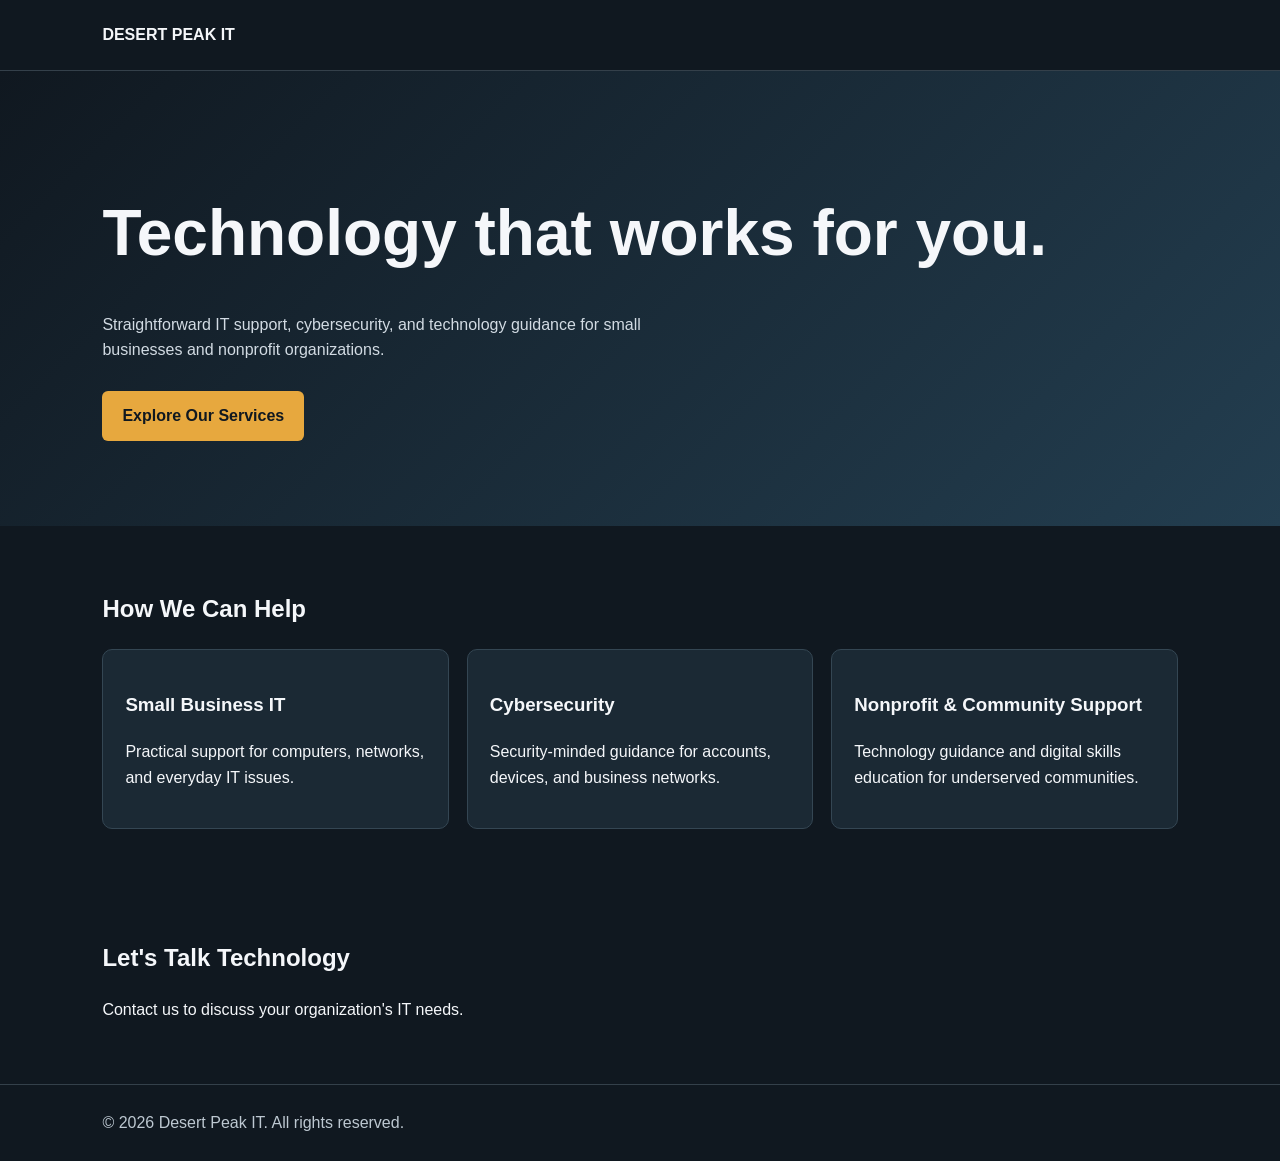
==== index.html @ 36201f3e "Add initial HTML structure for Desert Peak IT website This HTML file provides the structure and styl" ====
<!DOCTYPE html>
<html lang="en">
<head>
  <meta charset="UTF-8">
  <meta name="viewport" content="width=device-width, initial-scale=1">
  <title>Desert Peak IT | Small Business IT Support</title>
  <meta name="description" content="Practical IT support, cybersecurity, and technology assistance for small businesses and nonprofits.">
  <style>
    * { box-sizing: border-box; }
    body {
      margin: 0;
      font-family: Arial, sans-serif;
      background: #101820;
      color: #f5f7fa;
      line-height: 1.6;
    }
    header {
      padding: 22px 8%;
      border-bottom: 1px solid #34404a;
    }
    header a { color: #f5f7fa; text-decoration: none; }
    .hero {
      padding: 85px 8%;
      background: linear-gradient(135deg, #101820, #233e50);
    }
    .hero h1 { font-size: clamp(2.3rem, 6vw, 4rem); line-height: 1.1; }
    .hero p { max-width: 620px; color: #d2dbe3; }
    .button {
      display: inline-block;
      padding: 12px 20px;
      background: #e7a83e;
      color: #101820;
      text-decoration: none;
      border-radius: 6px;
      font-weight: bold;
      margin-top: 12px;
    }
    section { padding: 45px 8%; }
    .services {
      display: grid;
      grid-template-columns: repeat(auto-fit, minmax(220px, 1fr));
      gap: 18px;
    }
    .service {
      background: #1b2934;
      border: 1px solid #344653;
      border-radius: 10px;
      padding: 22px;
    }
    footer {
      padding: 25px 8%;
      color: #bdc8d1;
      border-top: 1px solid #34404a;
    }
  </style>
</head>
<body>
  <header>
    <a href="#"><strong>DESERT PEAK IT</strong></a>
  </header>

  <main>
    <div class="hero">
      <h1>Technology that works for you.</h1>
      <p>
        Straightforward IT support, cybersecurity, and technology
        guidance for small businesses and nonprofit organizations.
      </p>
      <a class="button" href="#services">Explore Our Services</a>
    </div>

    <section id="services">
      <h2>How We Can Help</h2>
      <div class="services">
        <div class="service">
          <h3>Small Business IT</h3>
          <p>Practical support for computers, networks, and everyday IT issues.</p>
        </div>
        <div class="service">
          <h3>Cybersecurity</h3>
          <p>Security-minded guidance for accounts, devices, and business networks.</p>
        </div>
        <div class="service">
          <h3>Nonprofit & Community Support</h3>
          <p>Technology guidance and digital skills education for underserved communities.</p>
        </div>
      </div>
    </section>

    <section>
      <h2>Let's Talk Technology</h2>
      <p>Contact us to discuss your organization's IT needs.</p>
      <!-- Add your business email or contact form here. -->
    </section>
  </main>

  <footer>
    &copy; 2026 Desert Peak IT. All rights reserved.
  </footer>
</body>
</html>
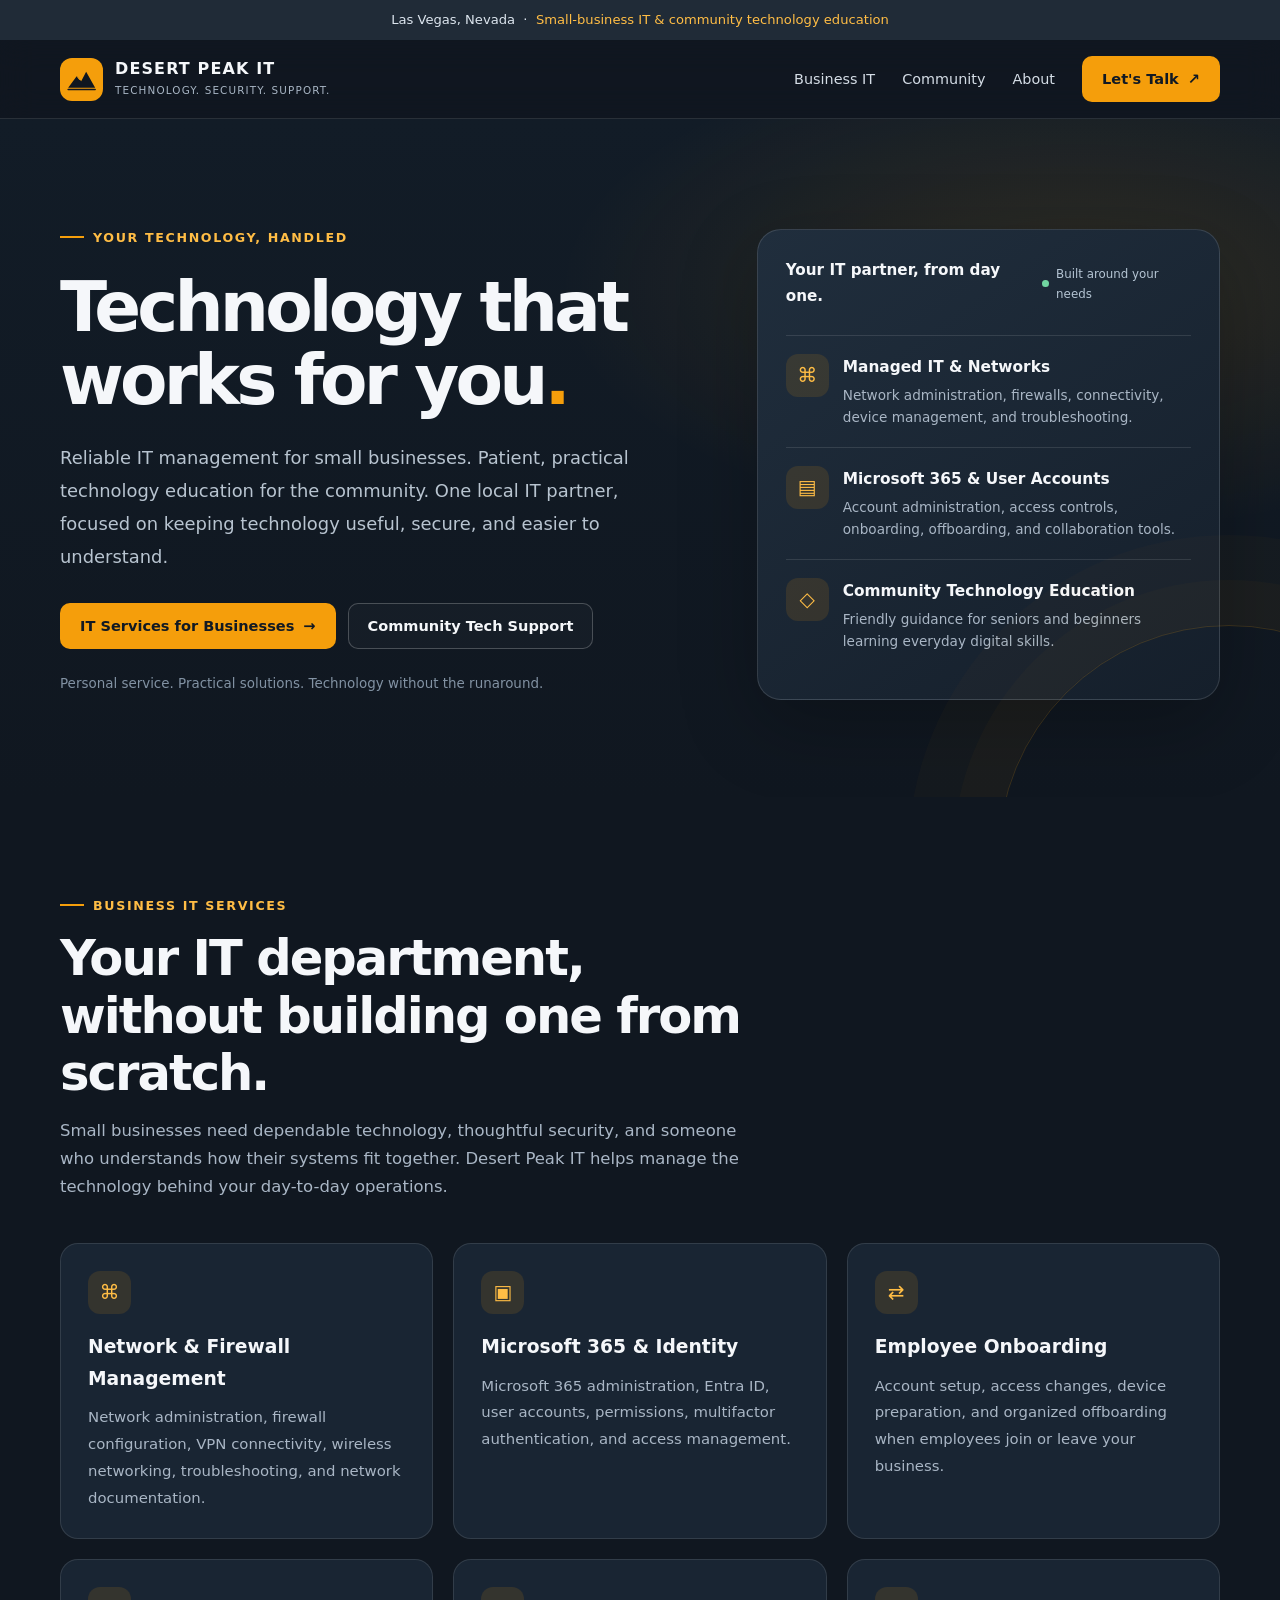
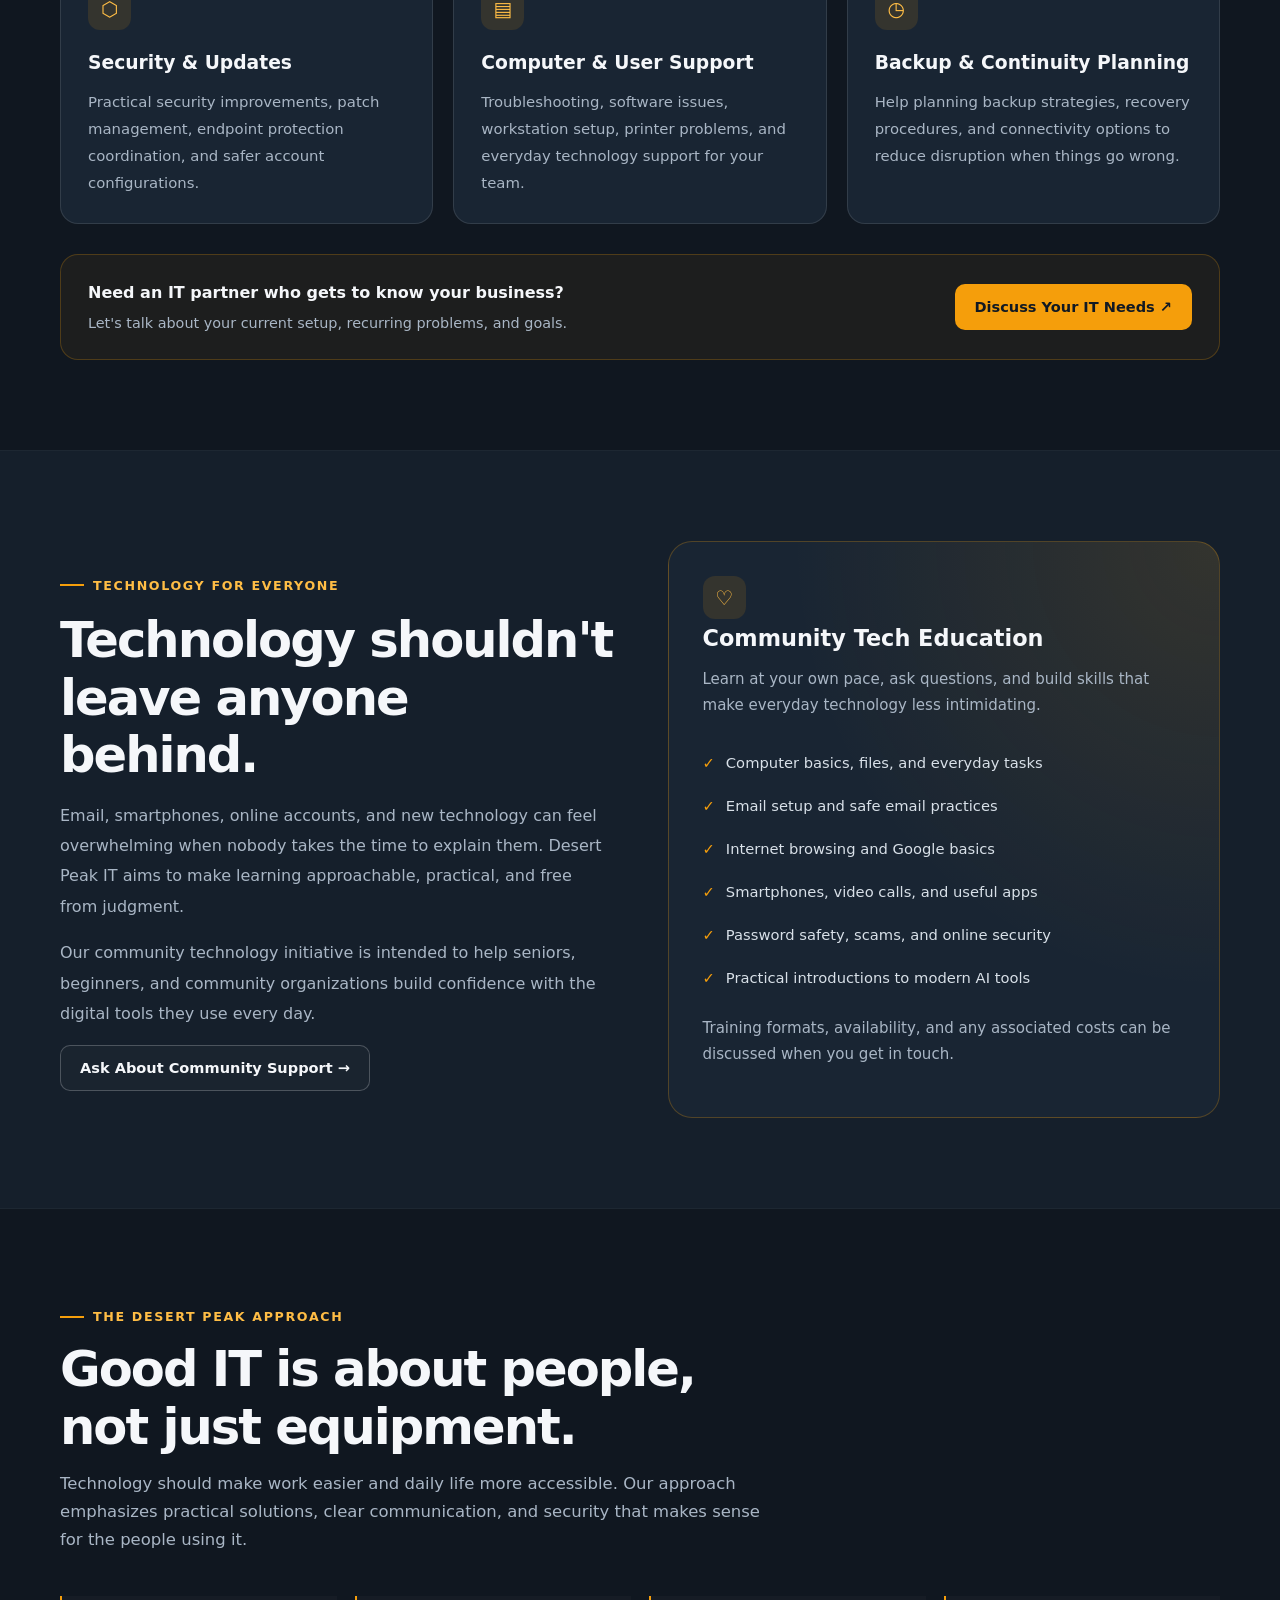
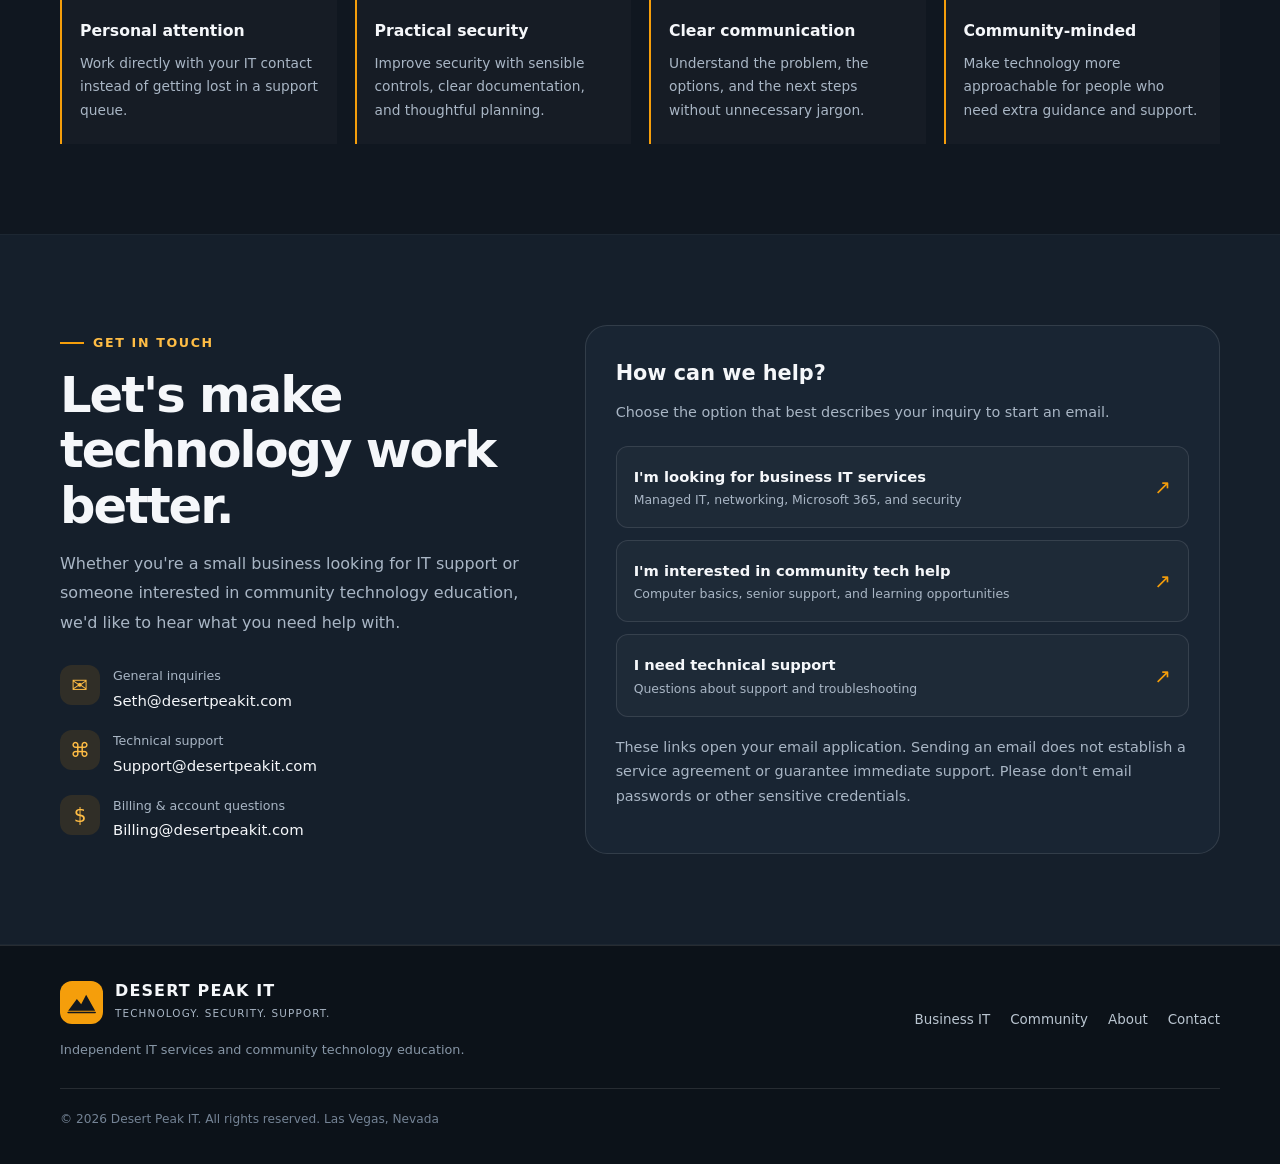
==== commit 3d1c303f: "Update print statement from 'Hello' to 'Goodbye'" ====
--- a/index.html
+++ b/index.html
@@ -3,100 +3,1054 @@
 <html lang="en">
 <head>
   <meta charset="UTF-8">
-  <meta name="viewport" content="width=device-width, initial-scale=1">
-  <title>Desert Peak IT | Small Business IT Support</title>
-  <meta name="description" content="Practical IT support, cybersecurity, and technology assistance for small businesses and nonprofits.">
+  <meta name="viewport" content="width=device-width, initial-scale=1.0">
+
+  <title>Desert Peak IT | Managed IT & Community Technology</title>
+  <meta name="description" content="Desert Peak IT provides small-business managed IT, network management, Microsoft 365 administration, cybersecurity support, and patient technology education for seniors and beginners in Las Vegas, Nevada.">
+  <meta name="theme-color" content="#101720">
+
+  <meta property="og:title" content="Desert Peak IT | Technology That Works for You">
+  <meta property="og:description" content="Reliable IT management for small businesses. Patient technology education for the community.">
+  <meta property="og:type" content="website">
+  <meta property="og:url" content="https://desertpeakit.com">
+
+  <link rel="canonical" href="https://desertpeakit.com">
+  <link rel="icon" href="data:image/svg+xml,%3Csvg xmlns='http://www.w3.org/2000/svg' viewBox='0 0 100 100'%3E%3Crect width='100' height='100' rx='20' fill='%23101720'/%3E%3Cpath d='M12 72 39 37 52 53 65 27 89 72Z' fill='%23f59e0b'/%3E%3Cpath d='M12 78H89' stroke='%23fff' stroke-width='4'/%3E%3C/svg%3E">
+
   <style>
+    :root {
+      --bg: #101720;
+      --bg-soft: #151f2b;
+      --panel: #192533;
+      --panel-light: #202e3d;
+      --orange: #f59e0b;
+      --orange-light: #ffbd45;
+      --text: #f5f7fa;
+      --muted: #a9b6c5;
+      --line: rgba(255,255,255,.11);
+      --radius: 18px;
+      --max-width: 1160px;
+    }
+
     * { box-sizing: border-box; }
+
+    html {
+      scroll-behavior: smooth;
+      scroll-padding-top: 90px;
+    }
+
     body {
       margin: 0;
-      font-family: Arial, sans-serif;
-      background: #101820;
-      color: #f5f7fa;
-      line-height: 1.6;
-    }
+      background: var(--bg);
+      color: var(--text);
+      font-family: Inter, ui-sans-serif, system-ui, -apple-system,
+        BlinkMacSystemFont, "Segoe UI", sans-serif;
+      line-height: 1.7;
+      -webkit-font-smoothing: antialiased;
+    }
+
+    a { color: inherit; text-decoration: none; }
+    a:focus-visible, button:focus-visible {
+      outline: 3px solid var(--orange);
+      outline-offset: 4px;
+    }
+
+    .container {
+      width: min(var(--max-width), calc(100% - 40px));
+      margin-inline: auto;
+    }
+
+    .announcement {
+      padding: 9px 16px;
+      text-align: center;
+      background: #202b37;
+      color: #dce5ee;
+      font-size: .82rem;
+    }
+
+    .announcement span { color: var(--orange-light); }
+
     header {
-      padding: 22px 8%;
-      border-bottom: 1px solid #34404a;
-    }
-    header a { color: #f5f7fa; text-decoration: none; }
+      position: sticky;
+      top: 0;
+      z-index: 100;
+      background: rgba(16,23,32,.94);
+      backdrop-filter: blur(16px);
+      border-bottom: 1px solid var(--line);
+    }
+
+    .nav {
+      min-height: 78px;
+      display: flex;
+      align-items: center;
+      justify-content: space-between;
+      gap: 24px;
+    }
+
+    .brand {
+      display: inline-flex;
+      align-items: center;
+      gap: 12px;
+      flex-shrink: 0;
+    }
+
+    .brand-mark {
+      width: 43px;
+      height: 43px;
+      display: grid;
+      place-items: center;
+      border-radius: 12px;
+      background: var(--orange);
+      color: #101720;
+    }
+
+    .brand-mark svg { width: 31px; height: 31px; }
+
+    .brand-name {
+      display: block;
+      font-weight: 850;
+      letter-spacing: .07em;
+      font-size: 1rem;
+      line-height: 1.3;
+    }
+
+    .brand-tag {
+      display: block;
+      color: var(--muted);
+      font-size: .65rem;
+      letter-spacing: .11em;
+      margin-top: 3px;
+    }
+
+    .nav-links {
+      display: flex;
+      align-items: center;
+      gap: 27px;
+      font-size: .9rem;
+      color: #d5dde6;
+    }
+
+    .nav-links a:not(.button):hover { color: var(--orange-light); }
+
+    .button {
+      display: inline-flex;
+      justify-content: center;
+      align-items: center;
+      gap: 9px;
+      padding: 12px 19px;
+      min-height: 46px;
+      border: 1px solid transparent;
+      border-radius: 10px;
+      font-weight: 750;
+      font-size: .91rem;
+      line-height: 1.3;
+      transition: transform .18s ease, background .18s ease;
+      cursor: pointer;
+    }
+
+    .button:hover { transform: translateY(-2px); }
+
+    .button-primary {
+      background: var(--orange);
+      color: #111923;
+    }
+
+    .button-primary:hover { background: var(--orange-light); }
+
+    .button-secondary {
+      border-color: rgba(255,255,255,.22);
+      color: var(--text);
+      background: rgba(255,255,255,.025);
+    }
+
+    .button-secondary:hover { background: rgba(255,255,255,.08); }
+
+    .menu-toggle {
+      display: none;
+      background: transparent;
+      border: 1px solid var(--line);
+      color: var(--text);
+      border-radius: 9px;
+      padding: 9px 12px;
+      font: inherit;
+      cursor: pointer;
+    }
+
     .hero {
-      padding: 85px 8%;
-      background: linear-gradient(135deg, #101820, #233e50);
-    }
-    .hero h1 { font-size: clamp(2.3rem, 6vw, 4rem); line-height: 1.1; }
-    .hero p { max-width: 620px; color: #d2dbe3; }
-    .button {
+      position: relative;
+      overflow: hidden;
+      padding: 100px 0 88px;
+      background:
+        radial-gradient(ellipse at 84% 25%, rgba(245,158,11,.13), transparent 34%),
+        linear-gradient(180deg, #121c27 0%, var(--bg) 100%);
+    }
+
+    .hero::after {
+      content: "";
+      position: absolute;
+      width: 460px;
+      height: 460px;
+      right: -180px;
+      bottom: -290px;
+      border: 1px solid rgba(245,158,11,.18);
+      border-radius: 50%;
+      box-shadow: 0 0 0 45px rgba(245,158,11,.025),
+                  0 0 0 90px rgba(245,158,11,.02);
+      pointer-events: none;
+    }
+
+    .hero-grid {
+      display: grid;
+      grid-template-columns: 1.15fr .85fr;
+      gap: 70px;
+      align-items: center;
+    }
+
+    .eyebrow {
+      display: inline-flex;
+      align-items: center;
+      gap: 9px;
+      color: var(--orange-light);
+      font-size: .79rem;
+      font-weight: 800;
+      letter-spacing: .13em;
+      text-transform: uppercase;
+    }
+
+    .eyebrow::before {
+      content: "";
+      width: 24px;
+      height: 2px;
+      background: var(--orange);
+    }
+
+    h1, h2, h3, p { margin-top: 0; }
+
+    h1 {
+      margin: 23px 0;
+      font-size: clamp(2.8rem, 5.4vw, 4.65rem);
+      line-height: 1.06;
+      letter-spacing: -.055em;
+      font-weight: 850;
+    }
+
+    h1 span { color: var(--orange); }
+
+    .hero-copy {
+      max-width: 590px;
+      color: #b8c4d0;
+      font-size: 1.12rem;
+      line-height: 1.85;
+    }
+
+    .hero-actions {
+      display: flex;
+      flex-wrap: wrap;
+      gap: 12px;
+      margin-top: 30px;
+    }
+
+    .hero-note {
+      margin-top: 24px;
+      color: #8292a3;
+      font-size: .84rem;
+    }
+
+    .hero-card {
+      position: relative;
+      padding: 28px;
+      border: 1px solid rgba(255,255,255,.13);
+      border-radius: 24px;
+      background: linear-gradient(145deg, #202e3d, #151f2b);
+      box-shadow: 0 25px 80px rgba(0,0,0,.24);
+    }
+
+    .hero-card-top {
+      display: flex;
+      justify-content: space-between;
+      align-items: center;
+      gap: 12px;
+      margin-bottom: 25px;
+    }
+
+    .hero-card-top strong { font-size: .95rem; }
+
+    .status-label {
+      display: inline-flex;
+      align-items: center;
+      gap: 7px;
+      color: #b5c5d4;
+      font-size: .74rem;
+    }
+
+    .status-dot {
+      width: 7px;
+      height: 7px;
+      border-radius: 50%;
+      background: #71d6a1;
+    }
+
+    .service-preview {
+      display: flex;
+      gap: 14px;
+      align-items: flex-start;
+      padding: 18px 0;
+      border-top: 1px solid var(--line);
+    }
+
+    .icon-box {
+      width: 43px;
+      height: 43px;
+      display: grid;
+      place-items: center;
+      flex-shrink: 0;
+      border-radius: 12px;
+      background: rgba(245,158,11,.12);
+      color: var(--orange-light);
+      font-size: 1.25rem;
+    }
+
+    .service-preview strong {
+      display: block;
+      margin: 0 0 4px;
+      font-size: .96rem;
+    }
+
+    .service-preview p {
+      margin: 0;
+      color: var(--muted);
+      font-size: .85rem;
+      line-height: 1.65;
+    }
+
+    .section { padding: 90px 0; }
+
+    .section-alt {
+      background: var(--bg-soft);
+      border-top: 1px solid rgba(255,255,255,.035);
+      border-bottom: 1px solid rgba(255,255,255,.035);
+    }
+
+    .section-heading {
+      max-width: 700px;
+      margin-bottom: 42px;
+    }
+
+    .section-heading h2 {
+      margin: 14px 0;
+      font-size: clamp(2rem, 4vw, 3.1rem);
+      letter-spacing: -.04em;
+      line-height: 1.16;
+    }
+
+    .section-heading p {
+      margin-bottom: 0;
+      color: var(--muted);
+      font-size: 1.03rem;
+    }
+
+    .grid-3 {
+      display: grid;
+      grid-template-columns: repeat(3, minmax(0, 1fr));
+      gap: 20px;
+    }
+
+    .card {
+      padding: 27px;
+      border: 1px solid var(--line);
+      border-radius: var(--radius);
+      background: var(--panel);
+    }
+
+    .card h3 {
+      margin: 17px 0 10px;
+      font-size: 1.17rem;
+    }
+
+    .card p {
+      margin-bottom: 0;
+      color: var(--muted);
+      font-size: .93rem;
+      line-height: 1.8;
+    }
+
+    .business-section { background: var(--bg); }
+
+    .business-callout {
+      display: flex;
+      justify-content: space-between;
+      align-items: center;
+      gap: 24px;
+      margin-top: 30px;
+      padding: 24px 27px;
+      border: 1px solid rgba(245,158,11,.23);
+      border-radius: var(--radius);
+      background: rgba(245,158,11,.055);
+    }
+
+    .business-callout p {
+      margin: 4px 0 0;
+      color: var(--muted);
+      font-size: .9rem;
+    }
+
+    .business-callout strong { font-size: 1rem; }
+
+    .community-grid {
+      display: grid;
+      grid-template-columns: 1fr 1fr;
+      gap: 55px;
+      align-items: center;
+    }
+
+    .community-panel {
+      padding: 34px;
+      border: 1px solid rgba(245,158,11,.25);
+      border-radius: 24px;
+      background:
+        radial-gradient(ellipse at 100% 0%, rgba(245,158,11,.12), transparent 55%),
+        var(--panel);
+    }
+
+    .community-panel h3 {
+      font-size: 1.4rem;
+      margin-bottom: 10px;
+    }
+
+    .community-panel > p {
+      color: var(--muted);
+      font-size: .94rem;
+    }
+
+    .check-list {
+      list-style: none;
+      padding: 0;
+      margin: 23px 0 0;
+    }
+
+    .check-list li {
+      display: flex;
+      gap: 11px;
+      align-items: flex-start;
+      padding: 9px 0;
+      color: #d8e0e8;
+      font-size: .92rem;
+    }
+
+    .check-list li::before {
+      content: "✓";
+      color: var(--orange);
+      font-weight: 900;
+    }
+
+    .community-note {
+      margin-top: 17px;
+      color: #8292a3;
+      font-size: .8rem;
+    }
+
+    .why-grid {
+      display: grid;
+      grid-template-columns: repeat(4, minmax(0, 1fr));
+      gap: 18px;
+    }
+
+    .why-item {
+      padding: 22px 18px;
+      border-left: 2px solid var(--orange);
+      background: rgba(255,255,255,.025);
+    }
+
+    .why-item strong {
+      display: block;
+      margin-bottom: 7px;
+      font-size: .98rem;
+    }
+
+    .why-item p {
+      margin: 0;
+      color: var(--muted);
+      font-size: .86rem;
+    }
+
+    .contact-grid {
+      display: grid;
+      grid-template-columns: .85fr 1.15fr;
+      gap: 55px;
+      align-items: start;
+    }
+
+    .contact-copy h2 {
+      margin: 14px 0;
+      font-size: clamp(2.1rem, 4vw, 3.1rem);
+      line-height: 1.12;
+      letter-spacing: -.04em;
+    }
+
+    .contact-copy > p {
+      color: var(--muted);
+      line-height: 1.85;
+    }
+
+    .contact-list {
+      margin-top: 28px;
+      display: grid;
+      gap: 16px;
+    }
+
+    .contact-row {
+      display: flex;
+      gap: 13px;
+      align-items: flex-start;
+    }
+
+    .contact-row .icon-box { width: 40px; height: 40px; }
+
+    .contact-row span {
+      display: block;
+      color: var(--muted);
+      font-size: .79rem;
+    }
+
+    .contact-row a {
       display: inline-block;
-      padding: 12px 20px;
-      background: #e7a83e;
-      color: #101820;
-      text-decoration: none;
-      border-radius: 6px;
-      font-weight: bold;
-      margin-top: 12px;
-    }
-    section { padding: 45px 8%; }
-    .services {
+      margin-top: 2px;
+      overflow-wrap: anywhere;
+      font-size: .93rem;
+    }
+
+    .contact-row a:hover { color: var(--orange-light); }
+
+    .contact-panel {
+      padding: 30px;
+      border: 1px solid var(--line);
+      border-radius: 22px;
+      background: var(--panel);
+    }
+
+    .contact-panel h3 { margin-bottom: 8px; font-size: 1.3rem; }
+
+    .contact-panel > p {
+      color: var(--muted);
+      font-size: .9rem;
+    }
+
+    .contact-options {
       display: grid;
-      grid-template-columns: repeat(auto-fit, minmax(220px, 1fr));
-      gap: 18px;
-    }
-    .service {
-      background: #1b2934;
-      border: 1px solid #344653;
-      border-radius: 10px;
-      padding: 22px;
-    }
+      gap: 12px;
+      margin-top: 22px;
+    }
+
+    .contact-option {
+      display: flex;
+      align-items: center;
+      justify-content: space-between;
+      gap: 15px;
+      padding: 17px;
+      border: 1px solid var(--line);
+      border-radius: 12px;
+      background: rgba(255,255,255,.025);
+    }
+
+    .contact-option:hover {
+      border-color: rgba(245,158,11,.5);
+      background: rgba(245,158,11,.05);
+    }
+
+    .contact-option strong { display: block; font-size: .92rem; }
+    .contact-option small {
+      display: block;
+      color: var(--muted);
+      font-size: .78rem;
+      overflow-wrap: anywhere;
+    }
+
+    .contact-option .arrow {
+      color: var(--orange);
+      font-size: 1.25rem;
+    }
+
+    .contact-disclaimer {
+      margin-top: 18px;
+      color: #8292a3;
+      font-size: .78rem;
+    }
+
     footer {
-      padding: 25px 8%;
-      color: #bdc8d1;
-      border-top: 1px solid #34404a;
+      padding: 35px 0;
+      border-top: 1px solid var(--line);
+      background: #0c1219;
+    }
+
+    .footer-main {
+      display: flex;
+      justify-content: space-between;
+      align-items: center;
+      gap: 25px;
+    }
+
+    .footer-copy {
+      margin: 13px 0 0;
+      color: #8796a6;
+      font-size: .8rem;
+    }
+
+    .footer-links {
+      display: flex;
+      flex-wrap: wrap;
+      gap: 20px;
+      color: #bac5d0;
+      font-size: .84rem;
+    }
+
+    .footer-links a:hover { color: var(--orange-light); }
+
+    .footer-bottom {
+      margin-top: 27px;
+      padding-top: 20px;
+      border-top: 1px solid var(--line);
+      color: #748395;
+      font-size: .76rem;
+    }
+
+    @media (max-width: 900px) {
+      .hero-grid { grid-template-columns: 1fr; gap: 40px; }
+      .hero { padding: 75px 0; }
+      .hero-card { max-width: 600px; }
+      .grid-3 { grid-template-columns: repeat(2, minmax(0, 1fr)); }
+      .community-grid, .contact-grid { grid-template-columns: 1fr; gap: 32px; }
+      .why-grid { grid-template-columns: repeat(2, minmax(0, 1fr)); }
+    }
+
+    @media (max-width: 680px) {
+      .container { width: min(100% - 30px, var(--max-width)); }
+      .nav { min-height: 70px; }
+      .brand-tag { font-size: .56rem; }
+      .menu-toggle { display: inline-block; }
+      .nav-links {
+        display: none;
+        position: absolute;
+        top: 100%;
+        left: 0;
+        right: 0;
+        padding: 18px 22px 23px;
+        background: #101720;
+        border-bottom: 1px solid var(--line);
+        flex-direction: column;
+        align-items: stretch;
+        gap: 0;
+      }
+      .nav-links.open { display: flex; }
+      .nav-links a:not(.button) { padding: 12px 0; }
+      .nav-links .button { margin-top: 10px; }
+      .hero { padding: 62px 0 55px; }
+      h1 { font-size: clamp(2.55rem, 12vw, 3.6rem); }
+      .hero-copy { font-size: 1rem; }
+      .hero-actions { flex-direction: column; align-items: stretch; }
+      .hero-card { padding: 21px; }
+      .section { padding: 65px 0; }
+      .grid-3, .why-grid { grid-template-columns: 1fr; }
+      .card { padding: 23px; }
+      .business-callout { flex-direction: column; align-items: stretch; }
+      .community-panel, .contact-panel { padding: 23px; }
+      .footer-main { flex-direction: column; align-items: flex-start; }
+      .footer-links { gap: 15px; }
+    }
+
+    @media (prefers-reduced-motion: reduce) {
+      html { scroll-behavior: auto; }
+      *, *::before, *::after {
+        transition-duration: .01ms !important;
+        animation-duration: .01ms !important;
+      }
     }
   </style>
 </head>
+
 <body>
+  <div class="announcement">
+    Las Vegas, Nevada &nbsp;·&nbsp;
+    <span>Small-business IT & community technology education</span>
+  </div>
+
   <header>
-    <a href="#"><strong>DESERT PEAK IT</strong></a>
+    <div class="container nav">
+      <a class="brand" href="#home" aria-label="Desert Peak IT home">
+        <span class="brand-mark" aria-hidden="true">
+          <svg viewBox="0 0 100 100" fill="none">
+            <path d="M7 77 35 39 49 56 65 25 94 77Z" fill="#101720"/>
+            <path d="M7 82H94" stroke="#101720" stroke-width="5" stroke-linecap="round"/>
+            <path d="M35 39 44 51 50 44" stroke="#F59E0B" stroke-width="3"/>
+          </svg>
+        </span>
+        <span>
+          <span class="brand-name">DESERT PEAK IT</span>
+          <span class="brand-tag">TECHNOLOGY. SECURITY. SUPPORT.</span>
+        </span>
+      </a>
+
+      <button class="menu-toggle" id="menuToggle"
+        aria-expanded="false" aria-controls="navLinks"
+        aria-label="Toggle navigation menu">Menu ☰</button>
+
+      <nav class="nav-links" id="navLinks" aria-label="Main navigation">
+        <a href="#business">Business IT</a>
+        <a href="#community">Community</a>
+        <a href="#about">About</a>
+        <a class="button button-primary" href="#contact">Let's Talk <span aria-hidden="true">↗</span></a>
+      </nav>
+    </div>
   </header>
 
   <main>
-    <div class="hero">
-      <h1>Technology that works for you.</h1>
-      <p>
-        Straightforward IT support, cybersecurity, and technology
-        guidance for small businesses and nonprofit organizations.
-      </p>
-      <a class="button" href="#services">Explore Our Services</a>
-    </div>
-
-    <section id="services">
-      <h2>How We Can Help</h2>
-      <div class="services">
-        <div class="service">
-          <h3>Small Business IT</h3>
-          <p>Practical support for computers, networks, and everyday IT issues.</p>
-        </div>
-        <div class="service">
-          <h3>Cybersecurity</h3>
-          <p>Security-minded guidance for accounts, devices, and business networks.</p>
-        </div>
-        <div class="service">
-          <h3>Nonprofit & Community Support</h3>
-          <p>Technology guidance and digital skills education for underserved communities.</p>
+    <section class="hero" id="home">
+      <div class="container hero-grid">
+        <div>
+          <div class="eyebrow">Your technology, handled</div>
+          <h1>Technology that works for you<span>.</span></h1>
+          <p class="hero-copy">
+            Reliable IT management for small businesses.
+            Patient, practical technology education for the community.
+            One local IT partner, focused on keeping technology useful,
+            secure, and easier to understand.
+          </p>
+          <div class="hero-actions">
+            <a class="button button-primary" href="#business">
+              IT Services for Businesses <span aria-hidden="true">→</span>
+            </a>
+            <a class="button button-secondary" href="#community">
+              Community Tech Support
+            </a>
+          </div>
+          <p class="hero-note">
+            Personal service. Practical solutions. Technology without the runaround.
+          </p>
+        </div>
+
+        <div class="hero-card">
+          <div class="hero-card-top">
+            <strong>Your IT partner, from day one.</strong>
+            <span class="status-label"><span class="status-dot"></span> Built around your needs</span>
+          </div>
+
+          <div class="service-preview">
+            <div class="icon-box" aria-hidden="true">⌘</div>
+            <div>
+              <strong>Managed IT & Networks</strong>
+              <p>Network administration, firewalls, connectivity, device management, and troubleshooting.</p>
+            </div>
+          </div>
+
+          <div class="service-preview">
+            <div class="icon-box" aria-hidden="true">▤</div>
+            <div>
+              <strong>Microsoft 365 & User Accounts</strong>
+              <p>Account administration, access controls, onboarding, offboarding, and collaboration tools.</p>
+            </div>
+          </div>
+
+          <div class="service-preview">
+            <div class="icon-box" aria-hidden="true">◇</div>
+            <div>
+              <strong>Community Technology Education</strong>
+              <p>Friendly guidance for seniors and beginners learning everyday digital skills.</p>
+            </div>
+          </div>
         </div>
       </div>
     </section>
 
-    <section>
-      <h2>Let's Talk Technology</h2>
-      <p>Contact us to discuss your organization's IT needs.</p>
-      <!-- Add your business email or contact form here. -->
+    <section class="section business-section" id="business">
+      <div class="container">
+        <div class="section-heading">
+          <div class="eyebrow">Business IT services</div>
+          <h2>Your IT department, without building one from scratch.</h2>
+          <p>
+            Small businesses need dependable technology, thoughtful security,
+            and someone who understands how their systems fit together.
+            Desert Peak IT helps manage the technology behind your day-to-day operations.
+          </p>
+        </div>
+
+        <div class="grid-3">
+          <article class="card">
+            <div class="icon-box" aria-hidden="true">⌘</div>
+            <h3>Network & Firewall Management</h3>
+            <p>
+              Network administration, firewall configuration, VPN connectivity,
+              wireless networking, troubleshooting, and network documentation.
+            </p>
+          </article>
+
+          <article class="card">
+            <div class="icon-box" aria-hidden="true">▣</div>
+            <h3>Microsoft 365 & Identity</h3>
+            <p>
+              Microsoft 365 administration, Entra ID, user accounts, permissions,
+              multifactor authentication, and access management.
+            </p>
+          </article>
+
+          <article class="card">
+            <div class="icon-box" aria-hidden="true">⇄</div>
+            <h3>Employee Onboarding</h3>
+            <p>
+              Account setup, access changes, device preparation, and organized
+              offboarding when employees join or leave your business.
+            </p>
+          </article>
+
+          <article class="card">
+            <div class="icon-box" aria-hidden="true">⬡</div>
+            <h3>Security & Updates</h3>
+            <p>
+              Practical security improvements, patch management, endpoint
+              protection coordination, and safer account configurations.
+            </p>
+          </article>
+
+          <article class="card">
+            <div class="icon-box" aria-hidden="true">▤</div>
+            <h3>Computer & User Support</h3>
+            <p>
+              Troubleshooting, software issues, workstation setup, printer
+              problems, and everyday technology support for your team.
+            </p>
+          </article>
+
+          <article class="card">
+            <div class="icon-box" aria-hidden="true">◷</div>
+            <h3>Backup & Continuity Planning</h3>
+            <p>
+              Help planning backup strategies, recovery procedures, and
+              connectivity options to reduce disruption when things go wrong.
+            </p>
+          </article>
+        </div>
+
+        <div class="business-callout">
+          <div>
+            <strong>Need an IT partner who gets to know your business?</strong>
+            <p>Let's talk about your current setup, recurring problems, and goals.</p>
+          </div>
+          <a class="button button-primary"
+             href="mailto:Seth@desertpeakit.com?subject=Small%20Business%20IT%20Inquiry">
+            Discuss Your IT Needs ↗
+          </a>
+        </div>
+      </div>
+    </section>
+
+    <section class="section section-alt" id="community">
+      <div class="container community-grid">
+        <div>
+          <div class="eyebrow">Technology for everyone</div>
+          <h2 style="font-size:clamp(2rem,4vw,3.1rem);line-height:1.16;letter-spacing:-.04em;margin:16px 0;">
+            Technology shouldn't leave anyone behind.
+          </h2>
+          <p style="color:var(--muted);line-height:1.9;">
+            Email, smartphones, online accounts, and new technology can feel
+            overwhelming when nobody takes the time to explain them.
+            Desert Peak IT aims to make learning approachable, practical,
+            and free from judgment.
+          </p>
+          <p style="color:var(--muted);line-height:1.9;">
+            Our community technology initiative is intended to help seniors,
+            beginners, and community organizations build confidence with
+            the digital tools they use every day.
+          </p>
+          <a class="button button-secondary" href="#contact">
+            Ask About Community Support →
+          </a>
+        </div>
+
+        <div class="community-panel">
+          <div class="icon-box" aria-hidden="true">♡</div>
+          <h3>Community Tech Education</h3>
+          <p>Learn at your own pace, ask questions, and build skills that make everyday technology less intimidating.</p>
+
+          <ul class="check-list">
+            <li>Computer basics, files, and everyday tasks</li>
+            <li>Email setup and safe email practices</li>
+            <li>Internet browsing and Google basics</li>
+            <li>Smartphones, video calls, and useful apps</li>
+            <li>Password safety, scams, and online security</li>
+            <li>Practical introductions to modern AI tools</li>
+          </ul>
+
+          <p class="community-note">
+            Training formats, availability, and any associated costs
+            can be discussed when you get in touch.
+          </p>
+        </div>
+      </div>
+    </section>
+
+    <section class="section" id="about">
+      <div class="container">
+        <div class="section-heading">
+          <div class="eyebrow">The Desert Peak approach</div>
+          <h2>Good IT is about people, not just equipment.</h2>
+          <p>
+            Technology should make work easier and daily life more accessible.
+            Our approach emphasizes practical solutions, clear communication,
+            and security that makes sense for the people using it.
+          </p>
+        </div>
+
+        <div class="why-grid">
+          <div class="why-item">
+            <strong>Personal attention</strong>
+            <p>Work directly with your IT contact instead of getting lost in a support queue.</p>
+          </div>
+          <div class="why-item">
+            <strong>Practical security</strong>
+            <p>Improve security with sensible controls, clear documentation, and thoughtful planning.</p>
+          </div>
+          <div class="why-item">
+            <strong>Clear communication</strong>
+            <p>Understand the problem, the options, and the next steps without unnecessary jargon.</p>
+          </div>
+          <div class="why-item">
+            <strong>Community-minded</strong>
+            <p>Make technology more approachable for people who need extra guidance and support.</p>
+          </div>
+        </div>
+      </div>
+    </section>
+
+    <section class="section section-alt" id="contact">
+      <div class="container contact-grid">
+        <div class="contact-copy">
+          <div class="eyebrow">Get in touch</div>
+          <h2>Let's make technology work better.</h2>
+          <p>
+            Whether you're a small business looking for IT support or someone
+            interested in community technology education, we'd like to hear
+            what you need help with.
+          </p>
+
+          <div class="contact-list">
+            <div class="contact-row">
+              <div class="icon-box" aria-hidden="true">✉</div>
+              <div>
+                <span>General inquiries</span>
+                <a href="mailto:Seth@desertpeakit.com">Seth@desertpeakit.com</a>
+              </div>
+            </div>
+
+            <div class="contact-row">
+              <div class="icon-box" aria-hidden="true">⌘</div>
+              <div>
+                <span>Technical support</span>
+                <a href="mailto:Support@desertpeakit.com">Support@desertpeakit.com</a>
+              </div>
+            </div>
+
+            <div class="contact-row">
+              <div class="icon-box" aria-hidden="true">$</div>
+              <div>
+                <span>Billing & account questions</span>
+                <a href="mailto:Billing@desertpeakit.com">Billing@desertpeakit.com</a>
+              </div>
+            </div>
+          </div>
+        </div>
+
+        <div class="contact-panel">
+          <h3>How can we help?</h3>
+          <p>Choose the option that best describes your inquiry to start an email.</p>
+
+          <div class="contact-options">
+            <a class="contact-option"
+               href="mailto:Seth@desertpeakit.com?subject=Small%20Business%20IT%20Inquiry">
+              <span>
+                <strong>I'm looking for business IT services</strong>
+                <small>Managed IT, networking, Microsoft 365, and security</small>
+              </span>
+              <span class="arrow" aria-hidden="true">↗</span>
+            </a>
+
+            <a class="contact-option"
+               href="mailto:Seth@desertpeakit.com?subject=Community%20Technology%20Education">
+              <span>
+                <strong>I'm interested in community tech help</strong>
+                <small>Computer basics, senior support, and learning opportunities</small>
+              </span>
+              <span class="arrow" aria-hidden="true">↗</span>
+            </a>
+
+            <a class="contact-option"
+               href="mailto:Support@desertpeakit.com?subject=Technical%20Support%20Inquiry">
+              <span>
+                <strong>I need technical support</strong>
+                <small>Questions about support and troubleshooting</small>
+              </span>
+              <span class="arrow" aria-hidden="true">↗</span>
+            </a>
+          </div>
+
+          <p class="contact-disclaimer">
+            These links open your email application. Sending an email does
+            not establish a service agreement or guarantee immediate support.
+            Please don't email passwords or other sensitive credentials.
+          </p>
+        </div>
+      </div>
     </section>
   </main>
 
   <footer>
-    &copy; 2026 Desert Peak IT. All rights reserved.
+    <div class="container">
+      <div class="footer-main">
+        <div>
+          <a class="brand" href="#home">
+            <span class="brand-mark" aria-hidden="true">
+              <svg viewBox="0 0 100 100" fill="none">
+                <path d="M7 77 35 39 49 56 65 25 94 77Z" fill="#101720"/>
+                <path d="M7 82H94" stroke="#101720" stroke-width="5" stroke-linecap="round"/>
+              </svg>
+            </span>
+            <span>
+              <span class="brand-name">DESERT PEAK IT</span>
+              <span class="brand-tag">TECHNOLOGY. SECURITY. SUPPORT.</span>
+            </span>
+          </a>
+          <p class="footer-copy">Independent IT services and community technology education.</p>
+        </div>
+
+        <nav class="footer-links" aria-label="Footer navigation">
+          <a href="#business">Business IT</a>
+          <a href="#community">Community</a>
+          <a href="#about">About</a>
+          <a href="mailto:Seth@desertpeakit.com">Contact</a>
+        </nav>
+      </div>
+
+      <div class="footer-bottom">
+        <span>© <span id="year"></span> Desert Peak IT. All rights reserved.</span>
+        <span> Las Vegas, Nevada</span>
+      </div>
+    </div>
   </footer>
+
+  <script>
+    document.getElementById("year").textContent = new Date().getFullYear();
+
+    const menuToggle = document.getElementById("menuToggle");
+    const navLinks = document.getElementById("navLinks");
+
+    menuToggle.addEventListener("click", function () {
+      const isOpen = navLinks.classList.toggle("open");
+      menuToggle.setAttribute("aria-expanded", String(isOpen));
+    });
+
+    navLinks.querySelectorAll("a").forEach(function (link) {
+      link.addEventListener("click", function () {
+        navLinks.classList.remove("open");
+        menuToggle.setAttribute("aria-expanded", "false");
+      });
+    });
+  </script>
 </body>
 </html>
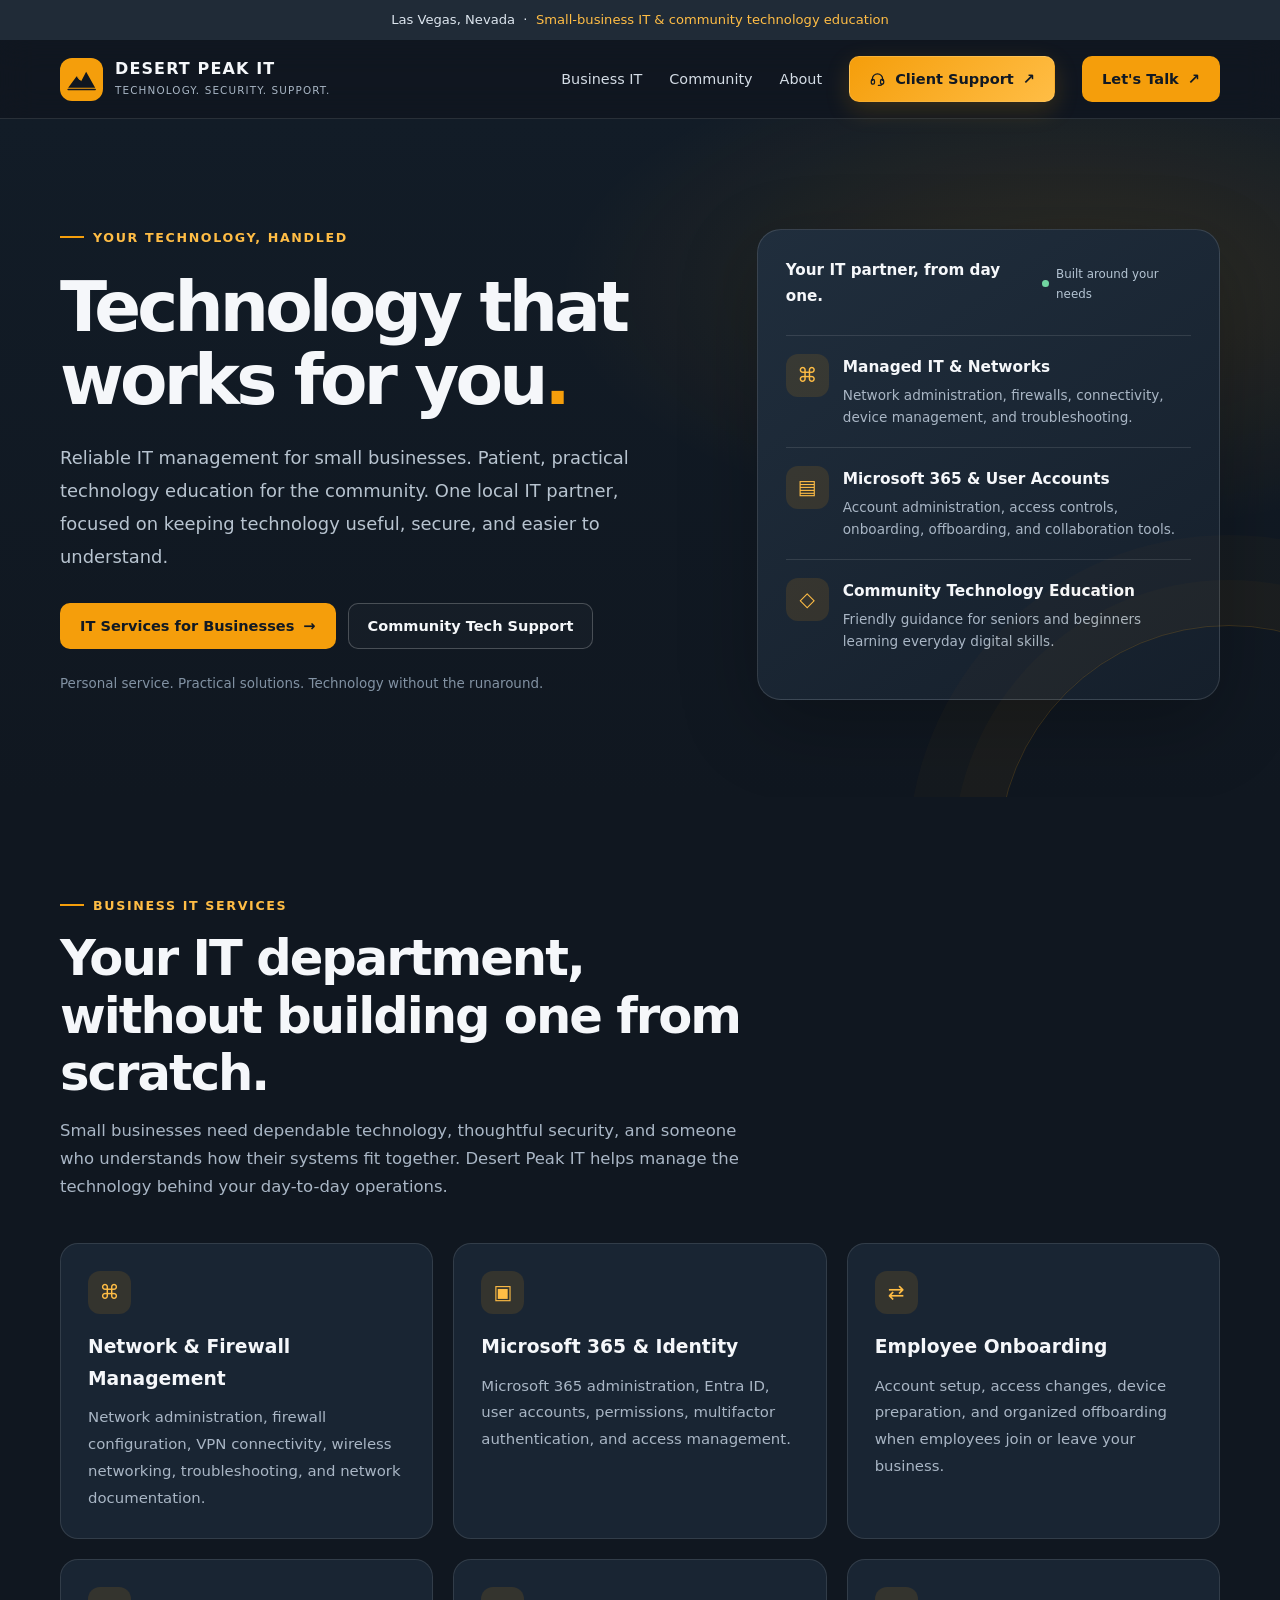
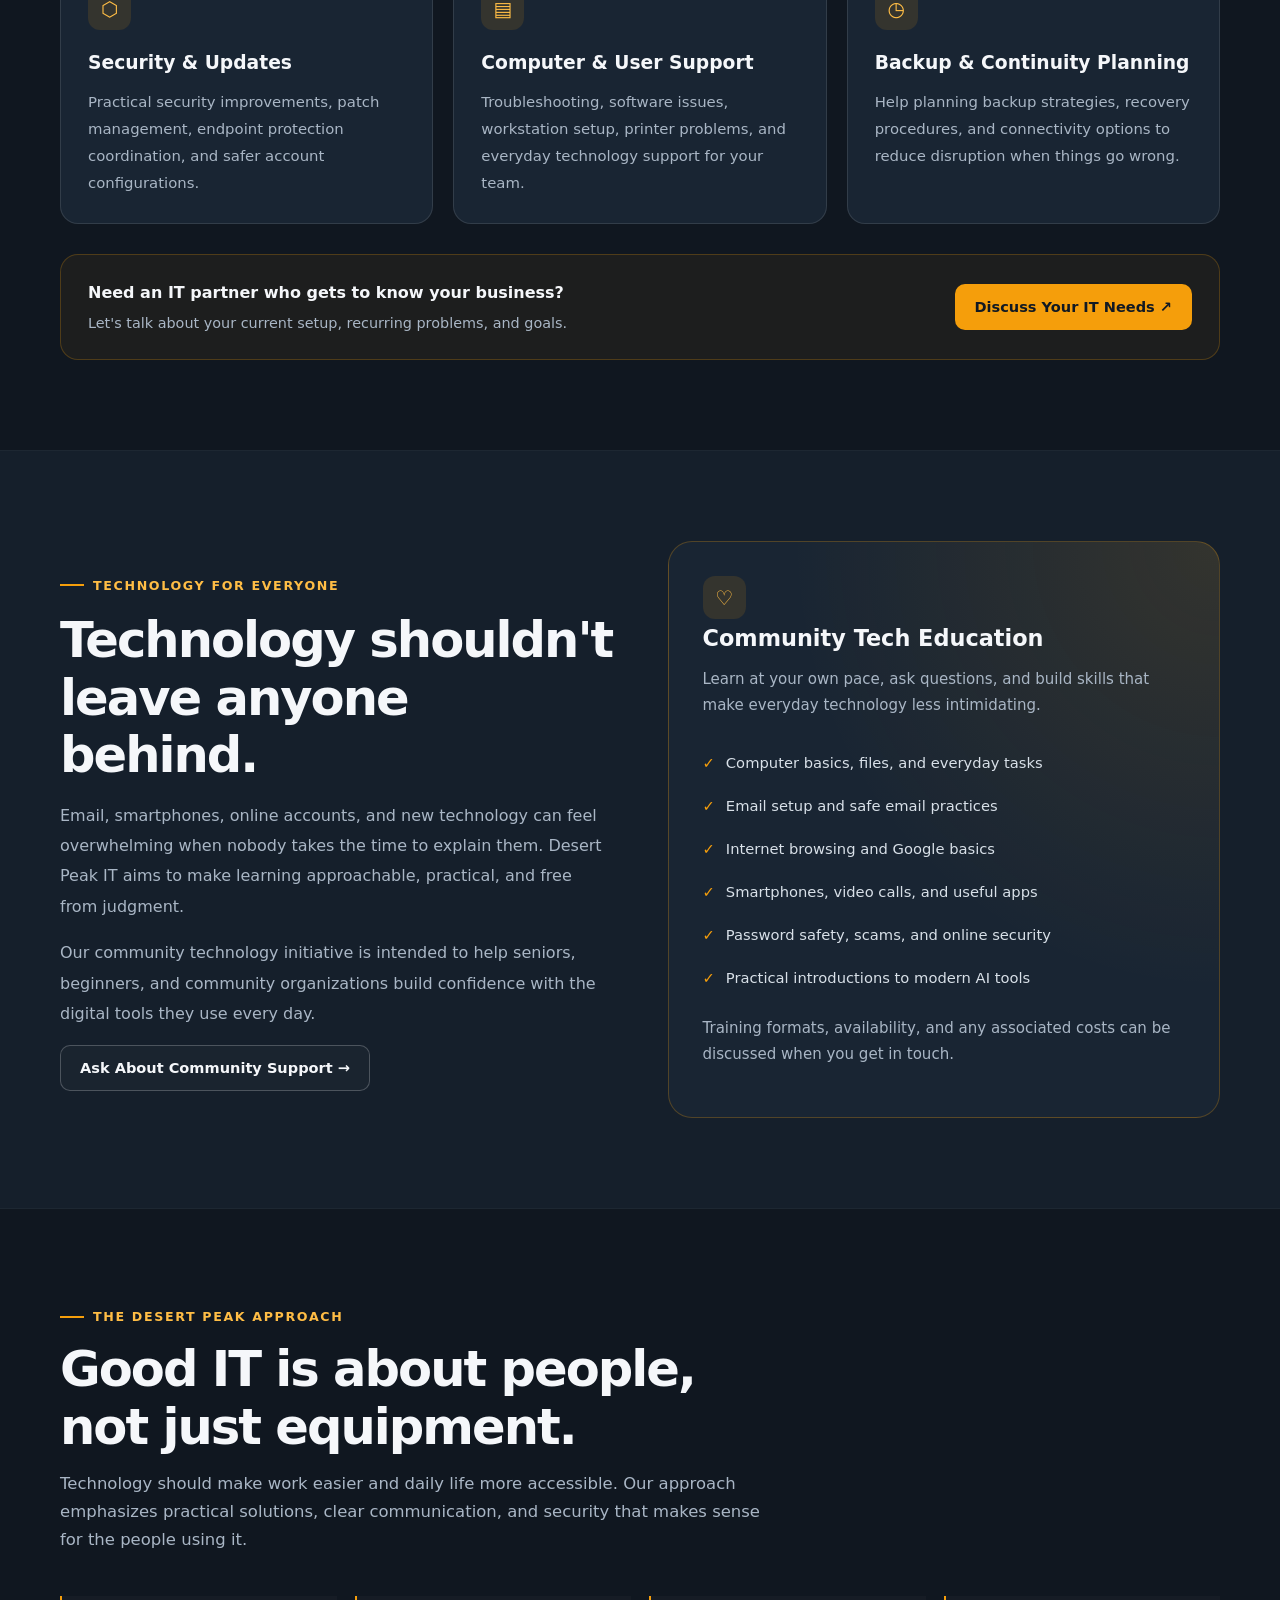
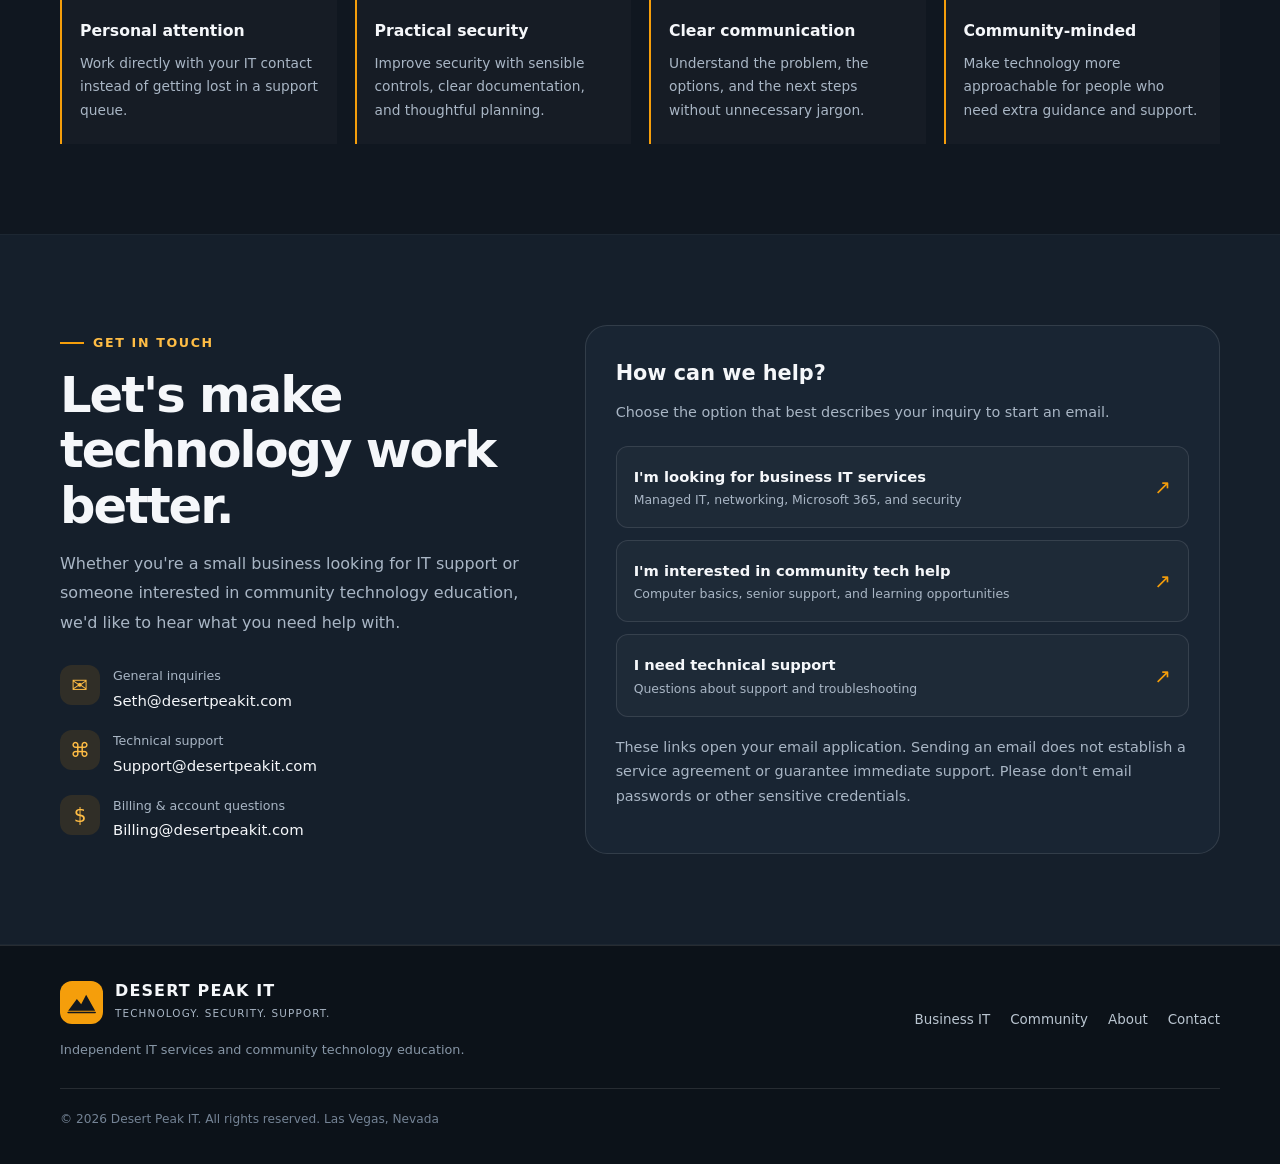
==== commit 29c5308e: "Add support button to customer support portal" ====
--- a/index.html
+++ b/index.html
@@ -1,3 +1,4 @@
+
 
 <!DOCTYPE html>
 <html lang="en">
@@ -156,6 +157,20 @@
     }
 
     .button-primary:hover { background: var(--orange-light); }
+
+    .button-support {
+      background: linear-gradient(135deg, #f59e0b, #ffbd45);
+      color: #111923;
+      border-color: rgba(255,255,255,.12);
+      box-shadow: 0 8px 24px rgba(245,158,11,.18);
+    }
+
+    .button-support:hover {
+      background: #ffca68;
+      box-shadow: 0 10px 28px rgba(245,158,11,.27);
+    }
+
+    .button-support svg { width: 17px; height: 17px; }
 
     .button-secondary {
       border-color: rgba(255,255,255,.22);
@@ -697,6 +712,18 @@
         <a href="#business">Business IT</a>
         <a href="#community">Community</a>
         <a href="#about">About</a>
+        <a class="button button-support"
+           href="https://desertpeakit.atlassian.net/servicedesk/"
+           target="_blank" rel="noopener noreferrer"
+           aria-label="Open Desert Peak IT customer support portal">
+          <svg viewBox="0 0 24 24" fill="none" aria-hidden="true">
+            <path d="M4.75 13.25v-2a7.25 7.25 0 0 1 14.5 0v2" stroke="currentColor" stroke-width="1.8" stroke-linecap="round"/>
+            <rect x="3.25" y="12" width="4.5" height="6.5" rx="2" stroke="currentColor" stroke-width="1.8"/>
+            <rect x="16.25" y="12" width="4.5" height="6.5" rx="2" stroke="currentColor" stroke-width="1.8"/>
+            <path d="M18.5 18.5c-.6 1.2-1.8 1.8-3.75 1.8h-1.5" stroke="currentColor" stroke-width="1.8" stroke-linecap="round"/>
+          </svg>
+          Client Support <span aria-hidden="true">↗</span>
+        </a>
         <a class="button button-primary" href="#contact">Let's Talk <span aria-hidden="true">↗</span></a>
       </nav>
     </div>
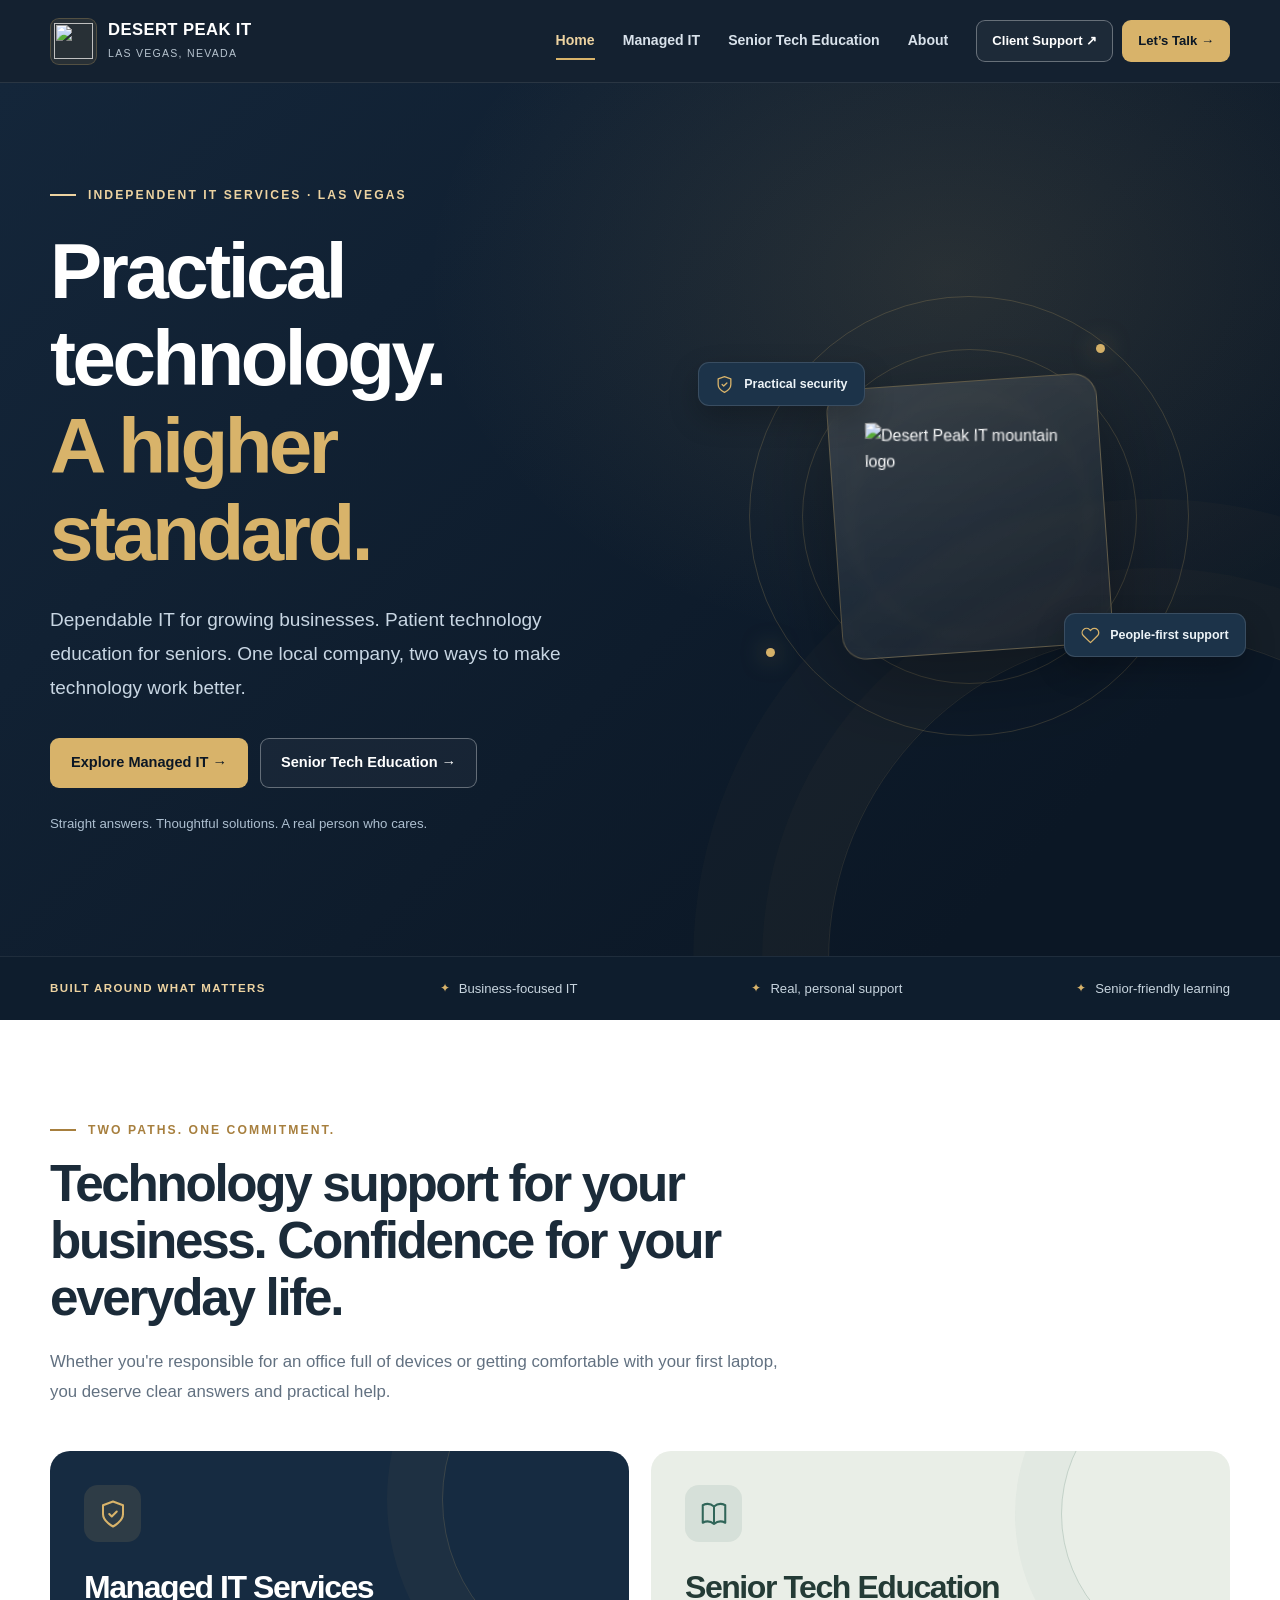
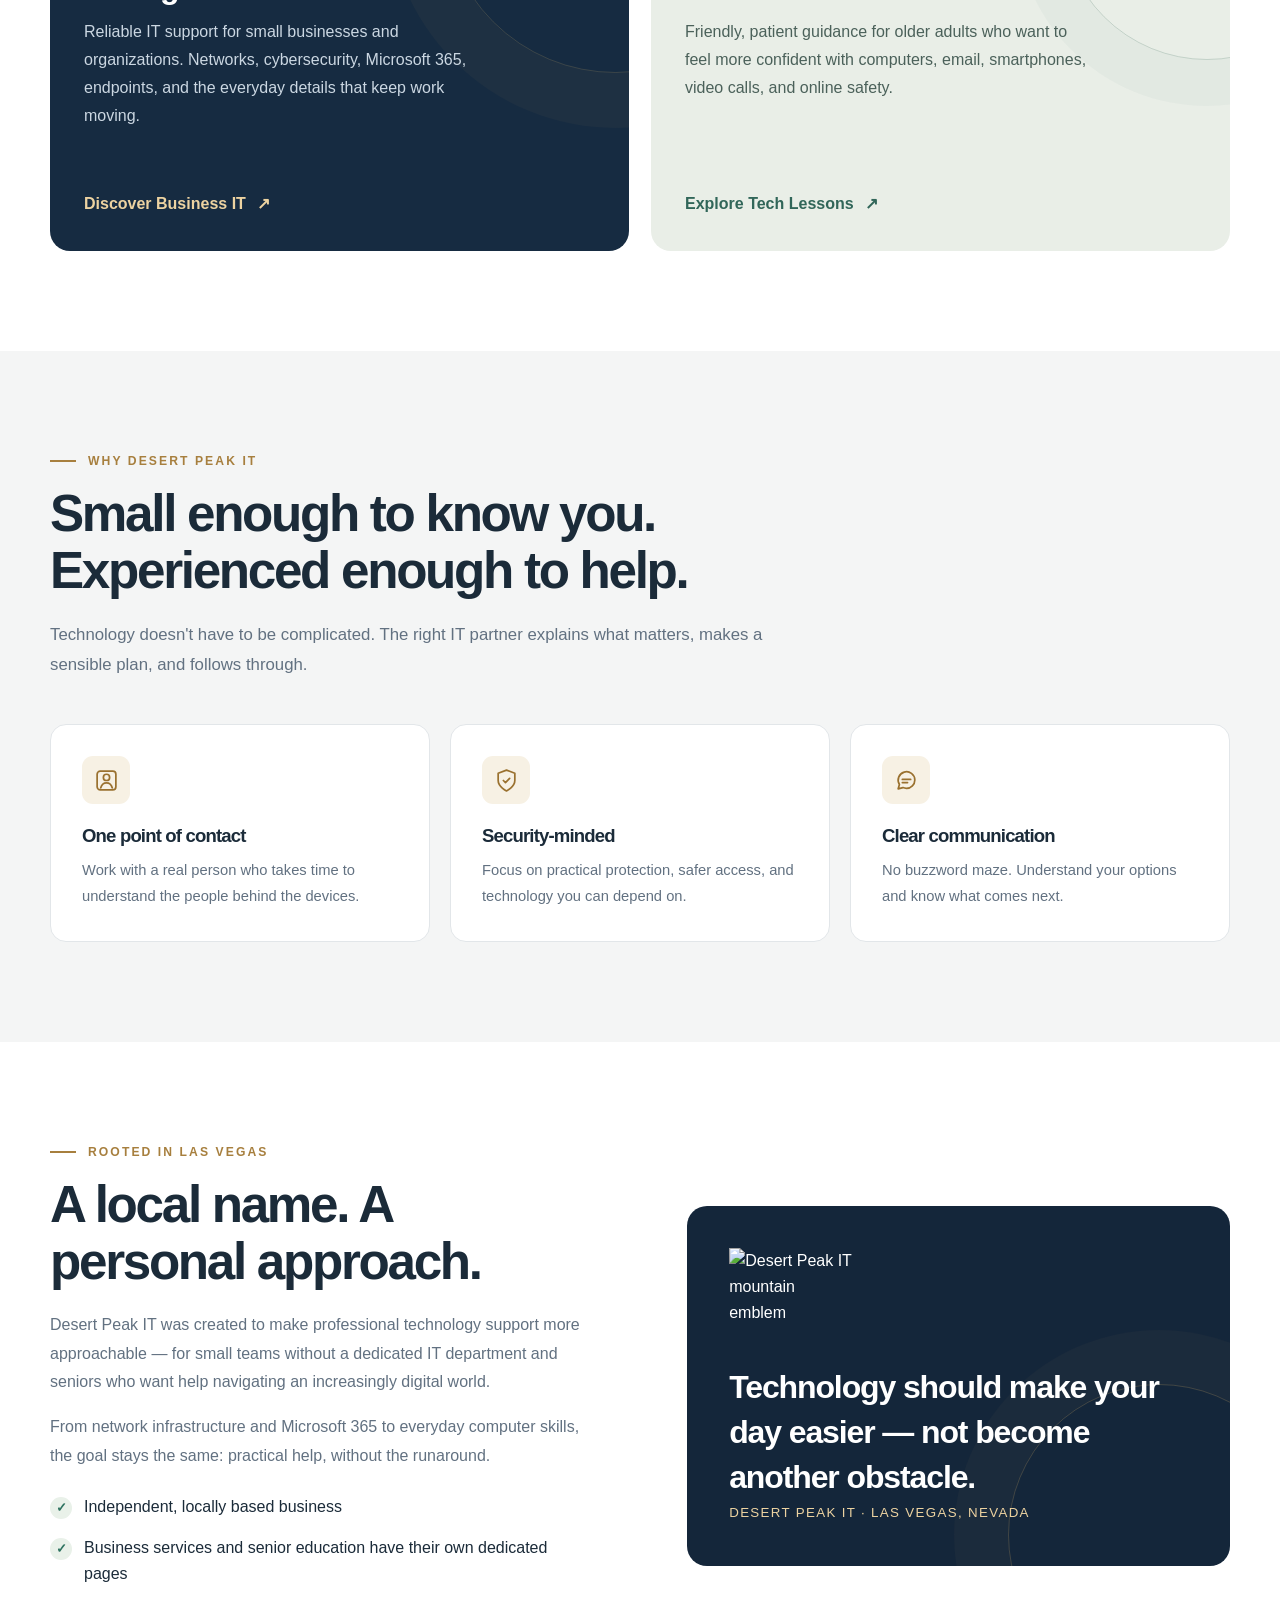
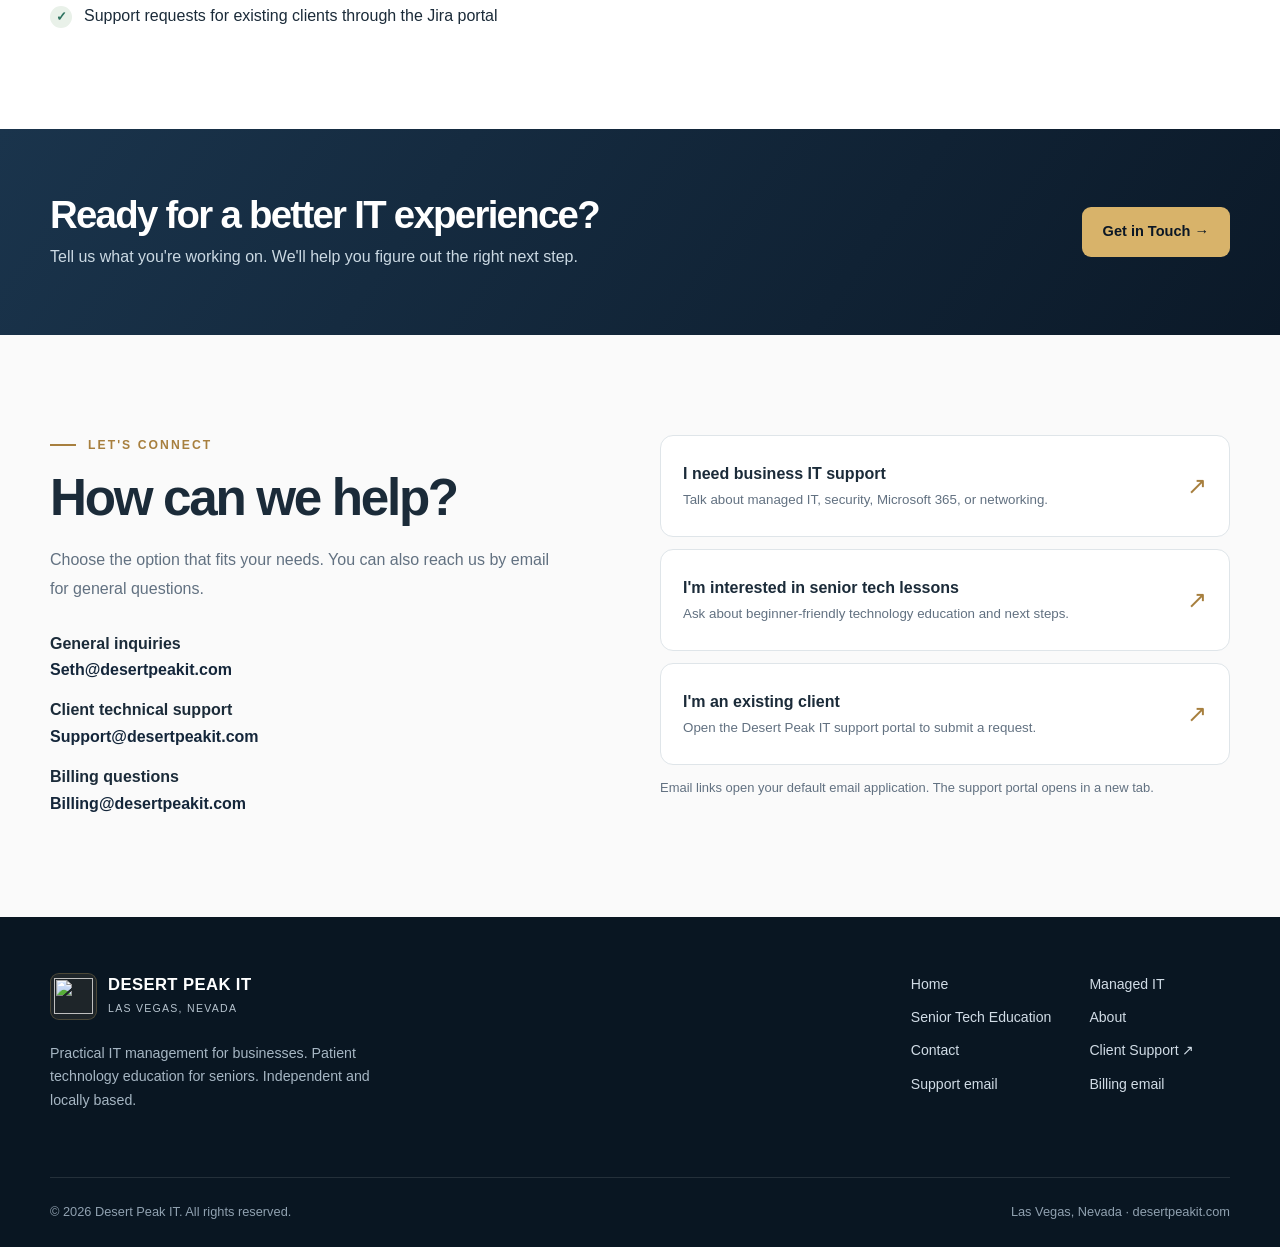
==== commit ee4ab199: "Add files via upload" ====
--- a/index.html
+++ b/index.html
@@ -1,1083 +1,42 @@
-
-
-<!DOCTYPE html>
-<html lang="en">
-<head>
-  <meta charset="UTF-8">
-  <meta name="viewport" content="width=device-width, initial-scale=1.0">
-
-  <title>Desert Peak IT | Managed IT & Community Technology</title>
-  <meta name="description" content="Desert Peak IT provides small-business managed IT, network management, Microsoft 365 administration, cybersecurity support, and patient technology education for seniors and beginners in Las Vegas, Nevada.">
-  <meta name="theme-color" content="#101720">
-
-  <meta property="og:title" content="Desert Peak IT | Technology That Works for You">
-  <meta property="og:description" content="Reliable IT management for small businesses. Patient technology education for the community.">
-  <meta property="og:type" content="website">
-  <meta property="og:url" content="https://desertpeakit.com">
-
-  <link rel="canonical" href="https://desertpeakit.com">
-  <link rel="icon" href="data:image/svg+xml,%3Csvg xmlns='http://www.w3.org/2000/svg' viewBox='0 0 100 100'%3E%3Crect width='100' height='100' rx='20' fill='%23101720'/%3E%3Cpath d='M12 72 39 37 52 53 65 27 89 72Z' fill='%23f59e0b'/%3E%3Cpath d='M12 78H89' stroke='%23fff' stroke-width='4'/%3E%3C/svg%3E">
-
-  <style>
-    :root {
-      --bg: #101720;
-      --bg-soft: #151f2b;
-      --panel: #192533;
-      --panel-light: #202e3d;
-      --orange: #f59e0b;
-      --orange-light: #ffbd45;
-      --text: #f5f7fa;
-      --muted: #a9b6c5;
-      --line: rgba(255,255,255,.11);
-      --radius: 18px;
-      --max-width: 1160px;
-    }
-
-    * { box-sizing: border-box; }
-
-    html {
-      scroll-behavior: smooth;
-      scroll-padding-top: 90px;
-    }
-
-    body {
-      margin: 0;
-      background: var(--bg);
-      color: var(--text);
-      font-family: Inter, ui-sans-serif, system-ui, -apple-system,
-        BlinkMacSystemFont, "Segoe UI", sans-serif;
-      line-height: 1.7;
-      -webkit-font-smoothing: antialiased;
-    }
-
-    a { color: inherit; text-decoration: none; }
-    a:focus-visible, button:focus-visible {
-      outline: 3px solid var(--orange);
-      outline-offset: 4px;
-    }
-
-    .container {
-      width: min(var(--max-width), calc(100% - 40px));
-      margin-inline: auto;
-    }
-
-    .announcement {
-      padding: 9px 16px;
-      text-align: center;
-      background: #202b37;
-      color: #dce5ee;
-      font-size: .82rem;
-    }
-
-    .announcement span { color: var(--orange-light); }
-
-    header {
-      position: sticky;
-      top: 0;
-      z-index: 100;
-      background: rgba(16,23,32,.94);
-      backdrop-filter: blur(16px);
-      border-bottom: 1px solid var(--line);
-    }
-
-    .nav {
-      min-height: 78px;
-      display: flex;
-      align-items: center;
-      justify-content: space-between;
-      gap: 24px;
-    }
-
-    .brand {
-      display: inline-flex;
-      align-items: center;
-      gap: 12px;
-      flex-shrink: 0;
-    }
-
-    .brand-mark {
-      width: 43px;
-      height: 43px;
-      display: grid;
-      place-items: center;
-      border-radius: 12px;
-      background: var(--orange);
-      color: #101720;
-    }
-
-    .brand-mark svg { width: 31px; height: 31px; }
-
-    .brand-name {
-      display: block;
-      font-weight: 850;
-      letter-spacing: .07em;
-      font-size: 1rem;
-      line-height: 1.3;
-    }
-
-    .brand-tag {
-      display: block;
-      color: var(--muted);
-      font-size: .65rem;
-      letter-spacing: .11em;
-      margin-top: 3px;
-    }
-
-    .nav-links {
-      display: flex;
-      align-items: center;
-      gap: 27px;
-      font-size: .9rem;
-      color: #d5dde6;
-    }
-
-    .nav-links a:not(.button):hover { color: var(--orange-light); }
-
-    .button {
-      display: inline-flex;
-      justify-content: center;
-      align-items: center;
-      gap: 9px;
-      padding: 12px 19px;
-      min-height: 46px;
-      border: 1px solid transparent;
-      border-radius: 10px;
-      font-weight: 750;
-      font-size: .91rem;
-      line-height: 1.3;
-      transition: transform .18s ease, background .18s ease;
-      cursor: pointer;
-    }
-
-    .button:hover { transform: translateY(-2px); }
-
-    .button-primary {
-      background: var(--orange);
-      color: #111923;
-    }
-
-    .button-primary:hover { background: var(--orange-light); }
-
-    .button-support {
-      background: linear-gradient(135deg, #f59e0b, #ffbd45);
-      color: #111923;
-      border-color: rgba(255,255,255,.12);
-      box-shadow: 0 8px 24px rgba(245,158,11,.18);
-    }
-
-    .button-support:hover {
-      background: #ffca68;
-      box-shadow: 0 10px 28px rgba(245,158,11,.27);
-    }
-
-    .button-support svg { width: 17px; height: 17px; }
-
-    .button-secondary {
-      border-color: rgba(255,255,255,.22);
-      color: var(--text);
-      background: rgba(255,255,255,.025);
-    }
-
-    .button-secondary:hover { background: rgba(255,255,255,.08); }
-
-    .menu-toggle {
-      display: none;
-      background: transparent;
-      border: 1px solid var(--line);
-      color: var(--text);
-      border-radius: 9px;
-      padding: 9px 12px;
-      font: inherit;
-      cursor: pointer;
-    }
-
-    .hero {
-      position: relative;
-      overflow: hidden;
-      padding: 100px 0 88px;
-      background:
-        radial-gradient(ellipse at 84% 25%, rgba(245,158,11,.13), transparent 34%),
-        linear-gradient(180deg, #121c27 0%, var(--bg) 100%);
-    }
-
-    .hero::after {
-      content: "";
-      position: absolute;
-      width: 460px;
-      height: 460px;
-      right: -180px;
-      bottom: -290px;
-      border: 1px solid rgba(245,158,11,.18);
-      border-radius: 50%;
-      box-shadow: 0 0 0 45px rgba(245,158,11,.025),
-                  0 0 0 90px rgba(245,158,11,.02);
-      pointer-events: none;
-    }
-
-    .hero-grid {
-      display: grid;
-      grid-template-columns: 1.15fr .85fr;
-      gap: 70px;
-      align-items: center;
-    }
-
-    .eyebrow {
-      display: inline-flex;
-      align-items: center;
-      gap: 9px;
-      color: var(--orange-light);
-      font-size: .79rem;
-      font-weight: 800;
-      letter-spacing: .13em;
-      text-transform: uppercase;
-    }
-
-    .eyebrow::before {
-      content: "";
-      width: 24px;
-      height: 2px;
-      background: var(--orange);
-    }
-
-    h1, h2, h3, p { margin-top: 0; }
-
-    h1 {
-      margin: 23px 0;
-      font-size: clamp(2.8rem, 5.4vw, 4.65rem);
-      line-height: 1.06;
-      letter-spacing: -.055em;
-      font-weight: 850;
-    }
-
-    h1 span { color: var(--orange); }
-
-    .hero-copy {
-      max-width: 590px;
-      color: #b8c4d0;
-      font-size: 1.12rem;
-      line-height: 1.85;
-    }
-
-    .hero-actions {
-      display: flex;
-      flex-wrap: wrap;
-      gap: 12px;
-      margin-top: 30px;
-    }
-
-    .hero-note {
-      margin-top: 24px;
-      color: #8292a3;
-      font-size: .84rem;
-    }
-
-    .hero-card {
-      position: relative;
-      padding: 28px;
-      border: 1px solid rgba(255,255,255,.13);
-      border-radius: 24px;
-      background: linear-gradient(145deg, #202e3d, #151f2b);
-      box-shadow: 0 25px 80px rgba(0,0,0,.24);
-    }
-
-    .hero-card-top {
-      display: flex;
-      justify-content: space-between;
-      align-items: center;
-      gap: 12px;
-      margin-bottom: 25px;
-    }
-
-    .hero-card-top strong { font-size: .95rem; }
-
-    .status-label {
-      display: inline-flex;
-      align-items: center;
-      gap: 7px;
-      color: #b5c5d4;
-      font-size: .74rem;
-    }
-
-    .status-dot {
-      width: 7px;
-      height: 7px;
-      border-radius: 50%;
-      background: #71d6a1;
-    }
-
-    .service-preview {
-      display: flex;
-      gap: 14px;
-      align-items: flex-start;
-      padding: 18px 0;
-      border-top: 1px solid var(--line);
-    }
-
-    .icon-box {
-      width: 43px;
-      height: 43px;
-      display: grid;
-      place-items: center;
-      flex-shrink: 0;
-      border-radius: 12px;
-      background: rgba(245,158,11,.12);
-      color: var(--orange-light);
-      font-size: 1.25rem;
-    }
-
-    .service-preview strong {
-      display: block;
-      margin: 0 0 4px;
-      font-size: .96rem;
-    }
-
-    .service-preview p {
-      margin: 0;
-      color: var(--muted);
-      font-size: .85rem;
-      line-height: 1.65;
-    }
-
-    .section { padding: 90px 0; }
-
-    .section-alt {
-      background: var(--bg-soft);
-      border-top: 1px solid rgba(255,255,255,.035);
-      border-bottom: 1px solid rgba(255,255,255,.035);
-    }
-
-    .section-heading {
-      max-width: 700px;
-      margin-bottom: 42px;
-    }
-
-    .section-heading h2 {
-      margin: 14px 0;
-      font-size: clamp(2rem, 4vw, 3.1rem);
-      letter-spacing: -.04em;
-      line-height: 1.16;
-    }
-
-    .section-heading p {
-      margin-bottom: 0;
-      color: var(--muted);
-      font-size: 1.03rem;
-    }
-
-    .grid-3 {
-      display: grid;
-      grid-template-columns: repeat(3, minmax(0, 1fr));
-      gap: 20px;
-    }
-
-    .card {
-      padding: 27px;
-      border: 1px solid var(--line);
-      border-radius: var(--radius);
-      background: var(--panel);
-    }
-
-    .card h3 {
-      margin: 17px 0 10px;
-      font-size: 1.17rem;
-    }
-
-    .card p {
-      margin-bottom: 0;
-      color: var(--muted);
-      font-size: .93rem;
-      line-height: 1.8;
-    }
-
-    .business-section { background: var(--bg); }
-
-    .business-callout {
-      display: flex;
-      justify-content: space-between;
-      align-items: center;
-      gap: 24px;
-      margin-top: 30px;
-      padding: 24px 27px;
-      border: 1px solid rgba(245,158,11,.23);
-      border-radius: var(--radius);
-      background: rgba(245,158,11,.055);
-    }
-
-    .business-callout p {
-      margin: 4px 0 0;
-      color: var(--muted);
-      font-size: .9rem;
-    }
-
-    .business-callout strong { font-size: 1rem; }
-
-    .community-grid {
-      display: grid;
-      grid-template-columns: 1fr 1fr;
-      gap: 55px;
-      align-items: center;
-    }
-
-    .community-panel {
-      padding: 34px;
-      border: 1px solid rgba(245,158,11,.25);
-      border-radius: 24px;
-      background:
-        radial-gradient(ellipse at 100% 0%, rgba(245,158,11,.12), transparent 55%),
-        var(--panel);
-    }
-
-    .community-panel h3 {
-      font-size: 1.4rem;
-      margin-bottom: 10px;
-    }
-
-    .community-panel > p {
-      color: var(--muted);
-      font-size: .94rem;
-    }
-
-    .check-list {
-      list-style: none;
-      padding: 0;
-      margin: 23px 0 0;
-    }
-
-    .check-list li {
-      display: flex;
-      gap: 11px;
-      align-items: flex-start;
-      padding: 9px 0;
-      color: #d8e0e8;
-      font-size: .92rem;
-    }
-
-    .check-list li::before {
-      content: "✓";
-      color: var(--orange);
-      font-weight: 900;
-    }
-
-    .community-note {
-      margin-top: 17px;
-      color: #8292a3;
-      font-size: .8rem;
-    }
-
-    .why-grid {
-      display: grid;
-      grid-template-columns: repeat(4, minmax(0, 1fr));
-      gap: 18px;
-    }
-
-    .why-item {
-      padding: 22px 18px;
-      border-left: 2px solid var(--orange);
-      background: rgba(255,255,255,.025);
-    }
-
-    .why-item strong {
-      display: block;
-      margin-bottom: 7px;
-      font-size: .98rem;
-    }
-
-    .why-item p {
-      margin: 0;
-      color: var(--muted);
-      font-size: .86rem;
-    }
-
-    .contact-grid {
-      display: grid;
-      grid-template-columns: .85fr 1.15fr;
-      gap: 55px;
-      align-items: start;
-    }
-
-    .contact-copy h2 {
-      margin: 14px 0;
-      font-size: clamp(2.1rem, 4vw, 3.1rem);
-      line-height: 1.12;
-      letter-spacing: -.04em;
-    }
-
-    .contact-copy > p {
-      color: var(--muted);
-      line-height: 1.85;
-    }
-
-    .contact-list {
-      margin-top: 28px;
-      display: grid;
-      gap: 16px;
-    }
-
-    .contact-row {
-      display: flex;
-      gap: 13px;
-      align-items: flex-start;
-    }
-
-    .contact-row .icon-box { width: 40px; height: 40px; }
-
-    .contact-row span {
-      display: block;
-      color: var(--muted);
-      font-size: .79rem;
-    }
-
-    .contact-row a {
-      display: inline-block;
-      margin-top: 2px;
-      overflow-wrap: anywhere;
-      font-size: .93rem;
-    }
-
-    .contact-row a:hover { color: var(--orange-light); }
-
-    .contact-panel {
-      padding: 30px;
-      border: 1px solid var(--line);
-      border-radius: 22px;
-      background: var(--panel);
-    }
-
-    .contact-panel h3 { margin-bottom: 8px; font-size: 1.3rem; }
-
-    .contact-panel > p {
-      color: var(--muted);
-      font-size: .9rem;
-    }
-
-    .contact-options {
-      display: grid;
-      gap: 12px;
-      margin-top: 22px;
-    }
-
-    .contact-option {
-      display: flex;
-      align-items: center;
-      justify-content: space-between;
-      gap: 15px;
-      padding: 17px;
-      border: 1px solid var(--line);
-      border-radius: 12px;
-      background: rgba(255,255,255,.025);
-    }
-
-    .contact-option:hover {
-      border-color: rgba(245,158,11,.5);
-      background: rgba(245,158,11,.05);
-    }
-
-    .contact-option strong { display: block; font-size: .92rem; }
-    .contact-option small {
-      display: block;
-      color: var(--muted);
-      font-size: .78rem;
-      overflow-wrap: anywhere;
-    }
-
-    .contact-option .arrow {
-      color: var(--orange);
-      font-size: 1.25rem;
-    }
-
-    .contact-disclaimer {
-      margin-top: 18px;
-      color: #8292a3;
-      font-size: .78rem;
-    }
-
-    footer {
-      padding: 35px 0;
-      border-top: 1px solid var(--line);
-      background: #0c1219;
-    }
-
-    .footer-main {
-      display: flex;
-      justify-content: space-between;
-      align-items: center;
-      gap: 25px;
-    }
-
-    .footer-copy {
-      margin: 13px 0 0;
-      color: #8796a6;
-      font-size: .8rem;
-    }
-
-    .footer-links {
-      display: flex;
-      flex-wrap: wrap;
-      gap: 20px;
-      color: #bac5d0;
-      font-size: .84rem;
-    }
-
-    .footer-links a:hover { color: var(--orange-light); }
-
-    .footer-bottom {
-      margin-top: 27px;
-      padding-top: 20px;
-      border-top: 1px solid var(--line);
-      color: #748395;
-      font-size: .76rem;
-    }
-
-    @media (max-width: 900px) {
-      .hero-grid { grid-template-columns: 1fr; gap: 40px; }
-      .hero { padding: 75px 0; }
-      .hero-card { max-width: 600px; }
-      .grid-3 { grid-template-columns: repeat(2, minmax(0, 1fr)); }
-      .community-grid, .contact-grid { grid-template-columns: 1fr; gap: 32px; }
-      .why-grid { grid-template-columns: repeat(2, minmax(0, 1fr)); }
-    }
-
-    @media (max-width: 680px) {
-      .container { width: min(100% - 30px, var(--max-width)); }
-      .nav { min-height: 70px; }
-      .brand-tag { font-size: .56rem; }
-      .menu-toggle { display: inline-block; }
-      .nav-links {
-        display: none;
-        position: absolute;
-        top: 100%;
-        left: 0;
-        right: 0;
-        padding: 18px 22px 23px;
-        background: #101720;
-        border-bottom: 1px solid var(--line);
-        flex-direction: column;
-        align-items: stretch;
-        gap: 0;
-      }
-      .nav-links.open { display: flex; }
-      .nav-links a:not(.button) { padding: 12px 0; }
-      .nav-links .button { margin-top: 10px; }
-      .hero { padding: 62px 0 55px; }
-      h1 { font-size: clamp(2.55rem, 12vw, 3.6rem); }
-      .hero-copy { font-size: 1rem; }
-      .hero-actions { flex-direction: column; align-items: stretch; }
-      .hero-card { padding: 21px; }
-      .section { padding: 65px 0; }
-      .grid-3, .why-grid { grid-template-columns: 1fr; }
-      .card { padding: 23px; }
-      .business-callout { flex-direction: column; align-items: stretch; }
-      .community-panel, .contact-panel { padding: 23px; }
-      .footer-main { flex-direction: column; align-items: flex-start; }
-      .footer-links { gap: 15px; }
-    }
-
-    @media (prefers-reduced-motion: reduce) {
-      html { scroll-behavior: auto; }
-      *, *::before, *::after {
-        transition-duration: .01ms !important;
-        animation-duration: .01ms !important;
-      }
-    }
-  </style>
-</head>
-
-<body>
-  <div class="announcement">
-    Las Vegas, Nevada &nbsp;·&nbsp;
-    <span>Small-business IT & community technology education</span>
-  </div>
-
-  <header>
-    <div class="container nav">
-      <a class="brand" href="#home" aria-label="Desert Peak IT home">
-        <span class="brand-mark" aria-hidden="true">
-          <svg viewBox="0 0 100 100" fill="none">
-            <path d="M7 77 35 39 49 56 65 25 94 77Z" fill="#101720"/>
-            <path d="M7 82H94" stroke="#101720" stroke-width="5" stroke-linecap="round"/>
-            <path d="M35 39 44 51 50 44" stroke="#F59E0B" stroke-width="3"/>
-          </svg>
-        </span>
-        <span>
-          <span class="brand-name">DESERT PEAK IT</span>
-          <span class="brand-tag">TECHNOLOGY. SECURITY. SUPPORT.</span>
-        </span>
-      </a>
-
-      <button class="menu-toggle" id="menuToggle"
-        aria-expanded="false" aria-controls="navLinks"
-        aria-label="Toggle navigation menu">Menu ☰</button>
-
-      <nav class="nav-links" id="navLinks" aria-label="Main navigation">
-        <a href="#business">Business IT</a>
-        <a href="#community">Community</a>
-        <a href="#about">About</a>
-        <a class="button button-support"
-           href="https://desertpeakit.atlassian.net/servicedesk/"
-           target="_blank" rel="noopener noreferrer"
-           aria-label="Open Desert Peak IT customer support portal">
-          <svg viewBox="0 0 24 24" fill="none" aria-hidden="true">
-            <path d="M4.75 13.25v-2a7.25 7.25 0 0 1 14.5 0v2" stroke="currentColor" stroke-width="1.8" stroke-linecap="round"/>
-            <rect x="3.25" y="12" width="4.5" height="6.5" rx="2" stroke="currentColor" stroke-width="1.8"/>
-            <rect x="16.25" y="12" width="4.5" height="6.5" rx="2" stroke="currentColor" stroke-width="1.8"/>
-            <path d="M18.5 18.5c-.6 1.2-1.8 1.8-3.75 1.8h-1.5" stroke="currentColor" stroke-width="1.8" stroke-linecap="round"/>
-          </svg>
-          Client Support <span aria-hidden="true">↗</span>
-        </a>
-        <a class="button button-primary" href="#contact">Let's Talk <span aria-hidden="true">↗</span></a>
-      </nav>
-    </div>
-  </header>
-
-  <main>
-    <section class="hero" id="home">
-      <div class="container hero-grid">
-        <div>
-          <div class="eyebrow">Your technology, handled</div>
-          <h1>Technology that works for you<span>.</span></h1>
-          <p class="hero-copy">
-            Reliable IT management for small businesses.
-            Patient, practical technology education for the community.
-            One local IT partner, focused on keeping technology useful,
-            secure, and easier to understand.
-          </p>
-          <div class="hero-actions">
-            <a class="button button-primary" href="#business">
-              IT Services for Businesses <span aria-hidden="true">→</span>
-            </a>
-            <a class="button button-secondary" href="#community">
-              Community Tech Support
-            </a>
-          </div>
-          <p class="hero-note">
-            Personal service. Practical solutions. Technology without the runaround.
-          </p>
-        </div>
-
-        <div class="hero-card">
-          <div class="hero-card-top">
-            <strong>Your IT partner, from day one.</strong>
-            <span class="status-label"><span class="status-dot"></span> Built around your needs</span>
-          </div>
-
-          <div class="service-preview">
-            <div class="icon-box" aria-hidden="true">⌘</div>
-            <div>
-              <strong>Managed IT & Networks</strong>
-              <p>Network administration, firewalls, connectivity, device management, and troubleshooting.</p>
-            </div>
-          </div>
-
-          <div class="service-preview">
-            <div class="icon-box" aria-hidden="true">▤</div>
-            <div>
-              <strong>Microsoft 365 & User Accounts</strong>
-              <p>Account administration, access controls, onboarding, offboarding, and collaboration tools.</p>
-            </div>
-          </div>
-
-          <div class="service-preview">
-            <div class="icon-box" aria-hidden="true">◇</div>
-            <div>
-              <strong>Community Technology Education</strong>
-              <p>Friendly guidance for seniors and beginners learning everyday digital skills.</p>
-            </div>
-          </div>
-        </div>
-      </div>
-    </section>
-
-    <section class="section business-section" id="business">
-      <div class="container">
-        <div class="section-heading">
-          <div class="eyebrow">Business IT services</div>
-          <h2>Your IT department, without building one from scratch.</h2>
-          <p>
-            Small businesses need dependable technology, thoughtful security,
-            and someone who understands how their systems fit together.
-            Desert Peak IT helps manage the technology behind your day-to-day operations.
-          </p>
-        </div>
-
-        <div class="grid-3">
-          <article class="card">
-            <div class="icon-box" aria-hidden="true">⌘</div>
-            <h3>Network & Firewall Management</h3>
-            <p>
-              Network administration, firewall configuration, VPN connectivity,
-              wireless networking, troubleshooting, and network documentation.
-            </p>
-          </article>
-
-          <article class="card">
-            <div class="icon-box" aria-hidden="true">▣</div>
-            <h3>Microsoft 365 & Identity</h3>
-            <p>
-              Microsoft 365 administration, Entra ID, user accounts, permissions,
-              multifactor authentication, and access management.
-            </p>
-          </article>
-
-          <article class="card">
-            <div class="icon-box" aria-hidden="true">⇄</div>
-            <h3>Employee Onboarding</h3>
-            <p>
-              Account setup, access changes, device preparation, and organized
-              offboarding when employees join or leave your business.
-            </p>
-          </article>
-
-          <article class="card">
-            <div class="icon-box" aria-hidden="true">⬡</div>
-            <h3>Security & Updates</h3>
-            <p>
-              Practical security improvements, patch management, endpoint
-              protection coordination, and safer account configurations.
-            </p>
-          </article>
-
-          <article class="card">
-            <div class="icon-box" aria-hidden="true">▤</div>
-            <h3>Computer & User Support</h3>
-            <p>
-              Troubleshooting, software issues, workstation setup, printer
-              problems, and everyday technology support for your team.
-            </p>
-          </article>
-
-          <article class="card">
-            <div class="icon-box" aria-hidden="true">◷</div>
-            <h3>Backup & Continuity Planning</h3>
-            <p>
-              Help planning backup strategies, recovery procedures, and
-              connectivity options to reduce disruption when things go wrong.
-            </p>
-          </article>
-        </div>
-
-        <div class="business-callout">
-          <div>
-            <strong>Need an IT partner who gets to know your business?</strong>
-            <p>Let's talk about your current setup, recurring problems, and goals.</p>
-          </div>
-          <a class="button button-primary"
-             href="mailto:Seth@desertpeakit.com?subject=Small%20Business%20IT%20Inquiry">
-            Discuss Your IT Needs ↗
-          </a>
-        </div>
-      </div>
-    </section>
-
-    <section class="section section-alt" id="community">
-      <div class="container community-grid">
-        <div>
-          <div class="eyebrow">Technology for everyone</div>
-          <h2 style="font-size:clamp(2rem,4vw,3.1rem);line-height:1.16;letter-spacing:-.04em;margin:16px 0;">
-            Technology shouldn't leave anyone behind.
-          </h2>
-          <p style="color:var(--muted);line-height:1.9;">
-            Email, smartphones, online accounts, and new technology can feel
-            overwhelming when nobody takes the time to explain them.
-            Desert Peak IT aims to make learning approachable, practical,
-            and free from judgment.
-          </p>
-          <p style="color:var(--muted);line-height:1.9;">
-            Our community technology initiative is intended to help seniors,
-            beginners, and community organizations build confidence with
-            the digital tools they use every day.
-          </p>
-          <a class="button button-secondary" href="#contact">
-            Ask About Community Support →
-          </a>
-        </div>
-
-        <div class="community-panel">
-          <div class="icon-box" aria-hidden="true">♡</div>
-          <h3>Community Tech Education</h3>
-          <p>Learn at your own pace, ask questions, and build skills that make everyday technology less intimidating.</p>
-
-          <ul class="check-list">
-            <li>Computer basics, files, and everyday tasks</li>
-            <li>Email setup and safe email practices</li>
-            <li>Internet browsing and Google basics</li>
-            <li>Smartphones, video calls, and useful apps</li>
-            <li>Password safety, scams, and online security</li>
-            <li>Practical introductions to modern AI tools</li>
-          </ul>
-
-          <p class="community-note">
-            Training formats, availability, and any associated costs
-            can be discussed when you get in touch.
-          </p>
-        </div>
-      </div>
-    </section>
-
-    <section class="section" id="about">
-      <div class="container">
-        <div class="section-heading">
-          <div class="eyebrow">The Desert Peak approach</div>
-          <h2>Good IT is about people, not just equipment.</h2>
-          <p>
-            Technology should make work easier and daily life more accessible.
-            Our approach emphasizes practical solutions, clear communication,
-            and security that makes sense for the people using it.
-          </p>
-        </div>
-
-        <div class="why-grid">
-          <div class="why-item">
-            <strong>Personal attention</strong>
-            <p>Work directly with your IT contact instead of getting lost in a support queue.</p>
-          </div>
-          <div class="why-item">
-            <strong>Practical security</strong>
-            <p>Improve security with sensible controls, clear documentation, and thoughtful planning.</p>
-          </div>
-          <div class="why-item">
-            <strong>Clear communication</strong>
-            <p>Understand the problem, the options, and the next steps without unnecessary jargon.</p>
-          </div>
-          <div class="why-item">
-            <strong>Community-minded</strong>
-            <p>Make technology more approachable for people who need extra guidance and support.</p>
-          </div>
-        </div>
-      </div>
-    </section>
-
-    <section class="section section-alt" id="contact">
-      <div class="container contact-grid">
-        <div class="contact-copy">
-          <div class="eyebrow">Get in touch</div>
-          <h2>Let's make technology work better.</h2>
-          <p>
-            Whether you're a small business looking for IT support or someone
-            interested in community technology education, we'd like to hear
-            what you need help with.
-          </p>
-
-          <div class="contact-list">
-            <div class="contact-row">
-              <div class="icon-box" aria-hidden="true">✉</div>
-              <div>
-                <span>General inquiries</span>
-                <a href="mailto:Seth@desertpeakit.com">Seth@desertpeakit.com</a>
-              </div>
-            </div>
-
-            <div class="contact-row">
-              <div class="icon-box" aria-hidden="true">⌘</div>
-              <div>
-                <span>Technical support</span>
-                <a href="mailto:Support@desertpeakit.com">Support@desertpeakit.com</a>
-              </div>
-            </div>
-
-            <div class="contact-row">
-              <div class="icon-box" aria-hidden="true">$</div>
-              <div>
-                <span>Billing & account questions</span>
-                <a href="mailto:Billing@desertpeakit.com">Billing@desertpeakit.com</a>
-              </div>
-            </div>
-          </div>
-        </div>
-
-        <div class="contact-panel">
-          <h3>How can we help?</h3>
-          <p>Choose the option that best describes your inquiry to start an email.</p>
-
-          <div class="contact-options">
-            <a class="contact-option"
-               href="mailto:Seth@desertpeakit.com?subject=Small%20Business%20IT%20Inquiry">
-              <span>
-                <strong>I'm looking for business IT services</strong>
-                <small>Managed IT, networking, Microsoft 365, and security</small>
-              </span>
-              <span class="arrow" aria-hidden="true">↗</span>
-            </a>
-
-            <a class="contact-option"
-               href="mailto:Seth@desertpeakit.com?subject=Community%20Technology%20Education">
-              <span>
-                <strong>I'm interested in community tech help</strong>
-                <small>Computer basics, senior support, and learning opportunities</small>
-              </span>
-              <span class="arrow" aria-hidden="true">↗</span>
-            </a>
-
-            <a class="contact-option"
-               href="mailto:Support@desertpeakit.com?subject=Technical%20Support%20Inquiry">
-              <span>
-                <strong>I need technical support</strong>
-                <small>Questions about support and troubleshooting</small>
-              </span>
-              <span class="arrow" aria-hidden="true">↗</span>
-            </a>
-          </div>
-
-          <p class="contact-disclaimer">
-            These links open your email application. Sending an email does
-            not establish a service agreement or guarantee immediate support.
-            Please don't email passwords or other sensitive credentials.
-          </p>
-        </div>
-      </div>
-    </section>
-  </main>
-
-  <footer>
-    <div class="container">
-      <div class="footer-main">
-        <div>
-          <a class="brand" href="#home">
-            <span class="brand-mark" aria-hidden="true">
-              <svg viewBox="0 0 100 100" fill="none">
-                <path d="M7 77 35 39 49 56 65 25 94 77Z" fill="#101720"/>
-                <path d="M7 82H94" stroke="#101720" stroke-width="5" stroke-linecap="round"/>
-              </svg>
-            </span>
-            <span>
-              <span class="brand-name">DESERT PEAK IT</span>
-              <span class="brand-tag">TECHNOLOGY. SECURITY. SUPPORT.</span>
-            </span>
-          </a>
-          <p class="footer-copy">Independent IT services and community technology education.</p>
-        </div>
-
-        <nav class="footer-links" aria-label="Footer navigation">
-          <a href="#business">Business IT</a>
-          <a href="#community">Community</a>
-          <a href="#about">About</a>
-          <a href="mailto:Seth@desertpeakit.com">Contact</a>
-        </nav>
-      </div>
-
-      <div class="footer-bottom">
-        <span>© <span id="year"></span> Desert Peak IT. All rights reserved.</span>
-        <span> Las Vegas, Nevada</span>
-      </div>
-    </div>
-  </footer>
-
-  <script>
-    document.getElementById("year").textContent = new Date().getFullYear();
-
-    const menuToggle = document.getElementById("menuToggle");
-    const navLinks = document.getElementById("navLinks");
-
-    menuToggle.addEventListener("click", function () {
-      const isOpen = navLinks.classList.toggle("open");
-      menuToggle.setAttribute("aria-expanded", String(isOpen));
-    });
-
-    navLinks.querySelectorAll("a").forEach(function (link) {
-      link.addEventListener("click", function () {
-        navLinks.classList.remove("open");
-        menuToggle.setAttribute("aria-expanded", "false");
-      });
-    });
-  </script>
-</body>
-</html>
+<!doctype html><html lang="en"><head><meta charset="utf-8"><meta name="viewport" content="width=device-width, initial-scale=1">
+ <title>Desert Peak IT | Managed IT &amp; Senior Tech Education</title><meta name="description" content="Locally based Las Vegas IT services. Managed IT, networks, Microsoft 365, cybersecurity, and patient technology education for seniors."><meta name="theme-color" content="#14263a">
+ <link rel="canonical" href="https://desertpeakit.com/"><meta property="og:type" content="website"><meta property="og:site_name" content="Desert Peak IT"><meta property="og:title" content="Desert Peak IT | Managed IT &amp; Senior Tech Education"><meta property="og:description" content="Locally based Las Vegas IT services. Managed IT, networks, Microsoft 365, cybersecurity, and patient technology education for seniors."><meta property="og:url" content="https://desertpeakit.com/"><meta property="og:image" content="https://desertpeakit.com/assets/desert-peak-original-logo.png">
+ <link rel="icon" type="image/png" href="assets/logo-mark-gold.png"><link rel="stylesheet" href="styles.css"></head><body class="page-home">
+ <a class="skip-link" href="#main">Skip to content</a>
+ <header class="site-header"><div class="container nav">
+ <a class="brand" href="./index.html" aria-label="Desert Peak IT, homepage"><span class="brand-icon"><img src="assets/logo-mark-gold.png" alt="" width="39" height="36"></span><span><span class="brand-name">DESERT PEAK IT</span><span class="brand-loc">LAS VEGAS, NEVADA</span></span></a>
+ <button class="menu-toggle" type="button" data-menu-toggle aria-expanded="false" aria-controls="main-nav">☰ Menu</button>
+ <nav class="nav-links" id="main-nav" data-main-nav aria-label="Main navigation">
+ <a href="./index.html" aria-current="page">Home</a>
+ <a href="./managed-it.html">Managed IT</a>
+ <a href="./senior-tech.html">Senior Tech Education</a>
+ <a href="./index.html#about">About</a>
+ <div class="nav-actions"><a class="button button-outline button-sm" href="https://desertpeakit.atlassian.net/servicedesk/" target="_blank" rel="noopener noreferrer">Client Support ↗</a><a class="button button-primary button-sm" href="./index.html#contact">Let’s Talk →</a></div>
+ </nav></div></header><main id="main">
+<section class="hero" id="home"><div class="container hero-content"><div class="hero-copy">
+ <div class="eyebrow">Independent IT Services · Las Vegas</div>
+ <h1>Practical technology.<br><span class="accent">A higher standard.</span></h1>
+ <p class="lead">Dependable IT for growing businesses. Patient technology education for seniors. One local company, two ways to make technology work better.</p>
+ <div class="actions"><a class="button button-primary" href="./managed-it.html">Explore Managed IT →</a><a class="button button-outline" href="./senior-tech.html">Senior Tech Education →</a></div>
+ <p class="small-note">Straight answers. Thoughtful solutions. A real person who cares.</p></div>
+ <div class="hero-art" aria-label="Desert Peak IT mountain emblem"><span class="orbit o1"></span><span class="orbit o2"></span><span class="orbit o3"></span><span class="orbit-dot d1"></span><span class="orbit-dot d2"></span><div class="brand-hero"><img src="assets/logo-mark-gold.png" alt="Desert Peak IT mountain logo" width="225" height="188"></div><div class="floating-chip one"><svg viewBox="0 0 24 24" fill="none" stroke="currentColor" stroke-width="1.65" stroke-linecap="round" stroke-linejoin="round" aria-hidden="true"><path d="M12 22s8-4 8-10V5l-8-3-8 3v7c0 6 8 10 8 10Z"/><path d="m9 12 2 2 4-4"/></svg> Practical security</div><div class="floating-chip two"><svg viewBox="0 0 24 24" fill="none" stroke="currentColor" stroke-width="1.65" stroke-linecap="round" stroke-linejoin="round" aria-hidden="true"><path d="M20.8 4.6a5.5 5.5 0 0 0-7.8 0L12 5.7l-1.1-1.1a5.5 5.5 0 0 0-7.8 7.8L12 21l8.8-8.6a5.5 5.5 0 0 0 0-7.8Z"/></svg> People-first support</div></div>
+ </div></section>
+ <div class="trust-strip"><div class="container"><strong>Built around what matters</strong><span>Business-focused IT</span><span>Real, personal support</span><span>Senior-friendly learning</span></div></div>
+ <section class="section" id="services"><div class="container"><div class="section-head"><div class="eyebrow">Two paths. One commitment.</div><h2>Technology support for your business. Confidence for your everyday life.</h2><p>Whether you're responsible for an office full of devices or getting comfortable with your first laptop, you deserve clear answers and practical help.</p></div>
+ <div class="two-paths">
+ <a class="path-card business" href="./managed-it.html"><div><div class="path-icon"><svg viewBox="0 0 24 24" fill="none" stroke="currentColor" stroke-width="1.65" stroke-linecap="round" stroke-linejoin="round" aria-hidden="true"><path d="M12 22s8-4 8-10V5l-8-3-8 3v7c0 6 8 10 8 10Z"/><path d="m9 12 2 2 4-4"/></svg></div><h3>Managed IT Services</h3><p>Reliable IT support for small businesses and organizations. Networks, cybersecurity, Microsoft 365, endpoints, and the everyday details that keep work moving.</p></div><span class="path-link">Discover Business IT <span aria-hidden="true">↗</span></span></a>
+ <a class="path-card education" href="./senior-tech.html"><div><div class="path-icon"><svg viewBox="0 0 24 24" fill="none" stroke="currentColor" stroke-width="1.65" stroke-linecap="round" stroke-linejoin="round" aria-hidden="true"><path d="M12 6a8 8 0 0 0-9-1v14a8 8 0 0 1 9 1 8 8 0 0 1 9-1V5a8 8 0 0 0-9 1ZM12 6v14"/></svg></div><h3>Senior Tech Education</h3><p>Friendly, patient guidance for older adults who want to feel more confident with computers, email, smartphones, video calls, and online safety.</p></div><span class="path-link">Explore Tech Lessons <span aria-hidden="true">↗</span></span></a>
+ </div></div></section>
+ <section class="section section-muted"><div class="container"><div class="section-head"><div class="eyebrow">Why Desert Peak IT</div><h2>Small enough to know you.<br>Experienced enough to help.</h2><p>Technology doesn't have to be complicated. The right IT partner explains what matters, makes a sensible plan, and follows through.</p></div><div class="feature-grid">
+ <article class="feature"><div class="feature-icon"><svg viewBox="0 0 24 24" fill="none" stroke="currentColor" stroke-width="1.65" stroke-linecap="round" stroke-linejoin="round" aria-hidden="true"><rect x="3" y="3" width="18" height="18" rx="3"/><circle cx="12" cy="9" r="3"/><path d="M6.5 19c.8-3.2 3-4.8 5.5-4.8s4.7 1.6 5.5 4.8"/></svg></div><h3>One point of contact</h3><p>Work with a real person who takes time to understand the people behind the devices.</p></article>
+ <article class="feature"><div class="feature-icon"><svg viewBox="0 0 24 24" fill="none" stroke="currentColor" stroke-width="1.65" stroke-linecap="round" stroke-linejoin="round" aria-hidden="true"><path d="M12 22s8-4 8-10V5l-8-3-8 3v7c0 6 8 10 8 10Z"/><path d="m9 12 2 2 4-4"/></svg></div><h3>Security-minded</h3><p>Focus on practical protection, safer access, and technology you can depend on.</p></article>
+ <article class="feature"><div class="feature-icon"><svg viewBox="0 0 24 24" fill="none" stroke="currentColor" stroke-width="1.65" stroke-linecap="round" stroke-linejoin="round" aria-hidden="true"><path d="M20 11.5a8 8 0 0 1-8 8c-1.1 0-2.4-.2-3.4-.7L4 20l1.2-4.2a8 8 0 1 1 14.8-4.3Z"/><path d="M8 11h8M8 14h5"/></svg></div><h3>Clear communication</h3><p>No buzzword maze. Understand your options and know what comes next.</p></article>
+ </div></div></section>
+ <section class="section" id="about"><div class="container split"><div><div class="eyebrow">Rooted in Las Vegas</div><h2>A local name. A personal approach.</h2><p class="body-copy">Desert Peak IT was created to make professional technology support more approachable — for small teams without a dedicated IT department and seniors who want help navigating an increasingly digital world.</p><p class="body-copy">From network infrastructure and Microsoft 365 to everyday computer skills, the goal stays the same: practical help, without the runaround.</p><ul class="check-list"><li>Independent, locally based business</li><li>Business services and senior education have their own dedicated pages</li><li>Support requests for existing clients through the Jira portal</li></ul></div>
+ <div class="statement-card"><img src="assets/logo-mark-gold.png" alt="Desert Peak IT mountain emblem" width="125" height="115"><blockquote>Technology should make your day easier — not become another obstacle.</blockquote><small>Desert Peak IT · Las Vegas, Nevada</small></div></div></section>
+ <section class="cta-band"><div class="container"><div><h2>Ready for a better IT experience?</h2><p>Tell us what you're working on. We'll help you figure out the right next step.</p></div><a class="button button-primary" href="#contact">Get in Touch →</a></div></section>
+ <section class="section contact-section" id="contact"><div class="container contact-grid"><div><div class="eyebrow">Let's connect</div><h2>How can we help?</h2><p class="body-copy">Choose the option that fits your needs. You can also reach us by email for general questions.</p><div class="contact-address"><div><strong>General inquiries</strong><br><a href="mailto:Seth@desertpeakit.com">Seth@desertpeakit.com</a></div><div><strong>Client technical support</strong><br><a href="mailto:Support@desertpeakit.com">Support@desertpeakit.com</a></div><div><strong>Billing questions</strong><br><a href="mailto:Billing@desertpeakit.com">Billing@desertpeakit.com</a></div></div></div>
+ <div class="contact-option-list"><a class="contact-option" href="mailto:Seth@desertpeakit.com?subject=Managed%20IT%20Services%20Inquiry"><span><strong>I need business IT support</strong><small>Talk about managed IT, security, Microsoft 365, or networking.</small></span><span aria-hidden="true">↗</span></a><a class="contact-option" href="mailto:Seth@desertpeakit.com?subject=Senior%20Technology%20Education%20Inquiry"><span><strong>I'm interested in senior tech lessons</strong><small>Ask about beginner-friendly technology education and next steps.</small></span><span aria-hidden="true">↗</span></a><a class="contact-option" href="https://desertpeakit.atlassian.net/servicedesk/" target="_blank" rel="noopener noreferrer"><span><strong>I'm an existing client</strong><small>Open the Desert Peak IT support portal to submit a request.</small></span><span aria-hidden="true">↗</span></a><p class="fine-print">Email links open your default email application. The support portal opens in a new tab.</p></div></div></section></main><footer class="site-footer"><div class="container"><div class="footer-top">
+ <div><a class="brand" href="./index.html" aria-label="Desert Peak IT homepage"><span class="brand-icon"><img src="assets/logo-mark-gold.png" alt="" width="39" height="36"></span><span><span class="brand-name">DESERT PEAK IT</span><span class="brand-loc">LAS VEGAS, NEVADA</span></span></a><p class="footer-blurb">Practical IT management for businesses. Patient technology education for seniors. Independent and locally based.</p></div>
+ <nav class="footer-links" aria-label="Footer navigation"><a href="./index.html">Home</a><a href="./managed-it.html">Managed IT</a><a href="./senior-tech.html">Senior Tech Education</a><a href="./index.html#about">About</a><a href="./index.html#contact">Contact</a><a href="https://desertpeakit.atlassian.net/servicedesk/" target="_blank" rel="noopener noreferrer">Client Support ↗</a><a href="mailto:Support@desertpeakit.com">Support email</a><a href="mailto:Billing@desertpeakit.com">Billing email</a></nav>
+ </div><div class="footer-bottom"><span>© <span data-year>2026</span> Desert Peak IT. All rights reserved.</span><span>Las Vegas, Nevada · desertpeakit.com</span></div></div></footer><script src="script.js" defer></script></body></html>
--- a/styles.css
+++ b/styles.css
@@ -0,0 +1,7 @@
+/* Desert Peak IT | static site, no framework or external dependencies */
+:root{--navy:#14263a;--navy-dark:#0b1725;--navy-mid:#1b334b;--gold:#d8b36a;--gold-light:#edd3a1;--cream:#f8f5ed;--paper:#f3f5f6;--ink:#1b2b39;--muted:#627181;--line:rgba(20,38,58,.13);--radius:20px;--max:1180px}
+*{box-sizing:border-box}html{scroll-behavior:smooth;scroll-padding-top:95px}body{margin:0;font-family:Inter,ui-sans-serif,-apple-system,BlinkMacSystemFont,"Segoe UI",Arial,sans-serif;color:var(--ink);background:#fff;line-height:1.65;-webkit-font-smoothing:antialiased}a{color:inherit;text-decoration:none}img{max-width:100%;display:block}button{font:inherit}a:focus-visible,button:focus-visible{outline:3px solid var(--gold);outline-offset:4px}.container{width:min(var(--max),calc(100% - 48px));margin-inline:auto}.skip-link{position:absolute;top:-100px;left:12px;z-index:999;padding:10px 16px;background:#fff;color:var(--ink)}.skip-link:focus{top:12px}.eyebrow{color:#a77f3e;font-size:.76rem;font-weight:800;letter-spacing:.17em;text-transform:uppercase;display:flex;align-items:center;gap:12px}.eyebrow:before{content:"";width:26px;height:2px;background:currentColor;flex:none}.eyebrow.light{color:var(--gold-light)}h1,h2,h3,p{margin-top:0}h1,h2,h3{letter-spacing:-.045em;line-height:1.12}h1{font-size:clamp(3.1rem,6.1vw,5.55rem);font-weight:810;margin:23px 0 25px}h2{font-size:clamp(2.15rem,4vw,3.55rem);margin:14px 0 20px}h3{font-size:1.25rem;margin:0 0 10px}.lead{font-size:clamp(1.04rem,1.55vw,1.19rem);line-height:1.8}.body-copy{color:var(--muted);line-height:1.8}.accent{color:var(--gold)}.button{display:inline-flex;align-items:center;justify-content:center;gap:12px;min-height:50px;padding:13px 20px;border-radius:9px;border:1px solid transparent;font-size:.91rem;font-weight:750;line-height:1.35;transition:transform .2s,background .2s,border-color .2s,box-shadow .2s;cursor:pointer}.button:hover{transform:translateY(-2px)}.button-primary{background:var(--gold);color:var(--navy-dark)}.button-primary:hover{background:var(--gold-light);box-shadow:0 9px 24px rgba(216,179,106,.17)}.button-outline{border-color:rgba(255,255,255,.33);color:#fff;background:rgba(255,255,255,.04)}.button-outline:hover{background:rgba(255,255,255,.11)}.button-ink{background:var(--navy);color:#fff}.button-ink:hover{background:var(--navy-mid)}.button-soft{background:#fff;color:var(--ink);border-color:#d9e1e8}.button-soft:hover{border-color:var(--gold)}.button-sm{padding:10px 15px;min-height:42px;font-size:.82rem}.site-header{position:sticky;top:0;z-index:100;background:rgba(13,26,42,.97);border-bottom:1px solid rgba(255,255,255,.095);backdrop-filter:blur(15px)}.nav{min-height:82px;display:flex;align-items:center;justify-content:space-between;gap:22px}.brand{display:inline-flex;gap:11px;align-items:center;flex:none}.brand-icon{width:47px;height:47px;display:grid;place-items:center;background:rgba(216,179,106,.10);border:1px solid rgba(216,179,106,.24);border-radius:9px}.brand-icon img{width:39px;height:36px;object-fit:contain}.brand-name{display:block;font-size:1.04rem;font-weight:850;color:white;line-height:1.18;letter-spacing:.025em}.brand-loc{display:block;font-size:.66rem;color:#b7c4cf;letter-spacing:.12em;text-transform:uppercase;margin-top:5px}.nav-links{display:flex;align-items:center;gap:28px;color:#d9e2eb;font-size:.88rem;font-weight:550}.nav-links>a:not(.button){padding:10px 0;position:relative}.nav-links>a:not(.button):hover,.nav-links>a[aria-current="page"]{color:var(--gold-light)}.nav-links>a[aria-current="page"]:after{content:"";position:absolute;bottom:3px;left:0;right:0;height:2px;background:var(--gold)}.nav-actions{display:flex;gap:9px;align-items:center}.menu-toggle{display:none;border:1px solid rgba(255,255,255,.3);border-radius:9px;color:#fff;background:transparent;padding:11px 14px;cursor:pointer}.hero{background:radial-gradient(ellipse at 74% 22%,rgba(216,179,106,.13),transparent 39%),linear-gradient(135deg,#14263a 0%,#0b1725 84%);color:white;position:relative;overflow:hidden}.hero:after{content:"";position:absolute;inset:auto -200px -330px auto;width:650px;height:650px;border:1px solid rgba(216,179,106,.13);border-radius:50%;box-shadow:0 0 0 66px rgba(216,179,106,.025),0 0 0 135px rgba(216,179,106,.018);pointer-events:none}.hero-content{position:relative;z-index:1;display:grid;grid-template-columns:1.06fr .94fr;align-items:center;gap:6%;padding:102px 0 108px}.hero-copy{max-width:610px}.hero-copy .lead{color:#c8d6e3;max-width:555px}.hero .eyebrow{color:var(--gold-light)}.actions{display:flex;gap:12px;flex-wrap:wrap;margin-top:32px}.small-note{font-size:.83rem;color:#adbfd0;margin-top:25px}.hero-art{min-height:455px;display:flex;align-items:center;justify-content:center;position:relative}.orbit{position:absolute;border:1px solid rgba(216,179,106,.20);border-radius:50%;aspect-ratio:1}.orbit.o1{width:88%;max-width:440px}.orbit.o2{width:67%;max-width:335px}.orbit.o3{width:46%;max-width:245px}.orbit-dot{width:9px;height:9px;border-radius:50%;background:var(--gold);position:absolute;z-index:1;box-shadow:0 0 24px rgba(216,179,106,.65)}.orbit-dot.d1{top:12%;right:24%}.orbit-dot.d2{bottom:19%;left:11%}.brand-hero{position:relative;z-index:2;display:grid;place-items:center;width:52%;aspect-ratio:1;border:1px solid rgba(216,179,106,.32);border-radius:24px;background:linear-gradient(150deg,rgba(255,255,255,.11),rgba(255,255,255,.017));box-shadow:0 28px 90px rgba(0,0,0,.32);backdrop-filter:blur(6px);transform:rotate(-4deg)}.brand-hero img{width:78%;filter:drop-shadow(0 14px 24px rgba(0,0,0,.14));transform:rotate(4deg)}.floating-chip{position:absolute;z-index:4;display:flex;align-items:center;gap:10px;background:#1c3349;border:1px solid rgba(255,255,255,.13);box-shadow:0 12px 30px rgba(0,0,0,.24);padding:11px 16px;border-radius:11px;color:#ecf3f7;font-size:.78rem;font-weight:650}.floating-chip svg{width:19px;height:19px;color:var(--gold)}.floating-chip.one{top:16%;left:-2%}.floating-chip.two{right:-3%;bottom:19%}.trust-strip{background:#0e1d2d;border-top:1px solid rgba(255,255,255,.07);color:#c8d5df;padding:21px 0}.trust-strip .container{display:flex;align-items:center;justify-content:space-between;gap:20px;flex-wrap:wrap;font-size:.82rem}.trust-strip strong{color:var(--gold-light);font-size:.72rem;text-transform:uppercase;letter-spacing:.12em}.trust-strip span{display:flex;gap:9px;align-items:center}.trust-strip span:before{content:"✦";color:var(--gold);font-size:.72rem}.section{padding:100px 0}.section-tight{padding:75px 0}.section-muted{background:#f4f5f5}.section-dark{background:var(--navy);color:#fff}.section-cream{background:var(--cream)}.section-head{max-width:740px;margin-bottom:44px}.section-head p{color:var(--muted);font-size:1.05rem;line-height:1.8}.section-dark .section-head p{color:#c2d0de}.two-paths{display:grid;grid-template-columns:1fr 1fr;gap:22px}.path-card{min-height:400px;border-radius:20px;display:flex;flex-direction:column;justify-content:space-between;padding:34px;position:relative;overflow:hidden;transition:transform .25s,box-shadow .25s}.path-card:hover{transform:translateY(-5px);box-shadow:0 18px 38px rgba(14,30,46,.12)}.path-card.business{background:#162b41;color:white}.path-card.business:after{content:"";position:absolute;width:345px;height:345px;border:1px solid rgba(216,179,106,.19);border-radius:50%;right:-160px;top:-125px;box-shadow:0 0 0 55px rgba(216,179,106,.04)}.path-card.education{background:#e9eee7;color:#243b36}.path-card.education:after{content:"";position:absolute;width:290px;height:290px;border:1px solid rgba(66,111,97,.23);border-radius:50%;right:-123px;top:-83px;box-shadow:0 0 0 46px rgba(66,111,97,.04)}.path-card>*{position:relative;z-index:1}.path-card .path-icon{height:57px;width:57px;display:grid;place-items:center;border-radius:14px}.path-icon svg{height:30px;width:30px}.path-card.business .path-icon{color:var(--gold);background:rgba(216,179,106,.12)}.path-card.education .path-icon{color:#316659;background:rgba(49,102,89,.1)}.path-card h3{font-size:2rem;margin:28px 0 12px}.path-card p{max-width:410px;line-height:1.76}.path-card.business p{color:#cbd7e2}.path-card.education p{color:#4b615a}.path-link{display:inline-flex;align-items:center;gap:11px;font-weight:800;margin-top:24px}.path-card.business .path-link{color:var(--gold-light)}.path-card.education .path-link{color:#316659}.feature-grid{display:grid;grid-template-columns:repeat(3,1fr);gap:20px}.feature{padding:31px;border:1px solid #e2e6e9;border-radius:16px;background:#fff}.feature-icon{width:48px;height:48px;background:#f7f1e4;border-radius:11px;color:#9a712f;display:grid;place-items:center;margin-bottom:22px}.feature-icon svg{width:25px;height:25px}.feature h3{font-size:1.16rem}.feature p{color:var(--muted);font-size:.92rem;line-height:1.8;margin-bottom:0}.split{display:grid;grid-template-columns:1fr 1fr;gap:8%;align-items:center}.statement-card{background:#14263a;color:white;padding:42px;border-radius:20px;min-height:360px;display:flex;flex-direction:column;justify-content:space-between;position:relative;overflow:hidden}.statement-card:after{content:"";position:absolute;width:300px;height:300px;right:-80px;bottom:-120px;border:1px solid rgba(216,179,106,.23);border-radius:50%;box-shadow:0 0 0 54px rgba(216,179,106,.035)}.statement-card>img{width:125px;max-height:115px;object-fit:contain}.statement-card blockquote{margin:0;font-size:clamp(1.4rem,2.5vw,2rem);font-weight:720;letter-spacing:-.035em;line-height:1.4;position:relative;z-index:1}.statement-card small{color:var(--gold-light);letter-spacing:.1em;text-transform:uppercase}.check-list{list-style:none;margin:23px 0 0;padding:0;display:grid;gap:15px}.check-list li{display:flex;gap:12px;align-items:flex-start}.check-list li:before{content:"✓";display:grid;place-items:center;flex:none;width:22px;height:22px;border-radius:50%;background:#e9f1e9;color:#2d725f;font-size:.82rem;font-weight:900;margin-top:3px}.cta-band{background:linear-gradient(125deg,#1a344c,#0b1928);color:#fff;padding:64px 0}.cta-band .container{display:flex;justify-content:space-between;align-items:center;gap:30px}.cta-band h2{margin:0 0 8px;font-size:clamp(1.8rem,3vw,2.65rem)}.cta-band p{color:#cbd9e3;max-width:690px;margin:0}.contact-section{background:#fafafa}.contact-grid{display:grid;grid-template-columns:.95fr 1.05fr;gap:8%}.contact-address{display:flex;flex-direction:column;gap:14px;margin-top:27px}.contact-address a{font-weight:750;color:var(--navy)}.contact-address a:hover{text-decoration:underline}.contact-option-list{display:grid;gap:12px}.contact-option{display:flex;justify-content:space-between;align-items:center;gap:22px;padding:22px;background:#fff;border:1px solid #dfe5e9;border-radius:13px;transition:border .2s,transform .2s,box-shadow .2s}.contact-option:hover{border-color:var(--gold);box-shadow:0 10px 24px rgba(10,32,50,.055);transform:translateY(-2px)}.contact-option strong{display:block;font-size:1rem}.contact-option small{display:block;color:var(--muted);margin-top:3px;line-height:1.55}.contact-option>span:last-child{color:#a77f3e;font-size:1.5rem}.fine-print{font-size:.81rem;color:var(--muted)}.site-footer{background:#091622;color:#d1dce6;padding:56px 0 25px}.footer-top{display:flex;justify-content:space-between;gap:40px}.footer-blurb{font-size:.89rem;max-width:330px;color:#a6b6c3;margin:19px 0}.footer-links{display:grid;grid-template-columns:1fr 1fr;gap:10px 38px;align-content:start;font-size:.88rem}.footer-links a:hover{color:var(--gold)}.footer-bottom{display:flex;justify-content:space-between;border-top:1px solid rgba(255,255,255,.11);padding-top:23px;margin-top:46px;color:#90a1b0;font-size:.8rem;gap:20px}.page-hero{color:#fff;background:radial-gradient(ellipse at 88% 30%,rgba(216,179,106,.13),transparent 36%),linear-gradient(135deg,#172b41,#0b1725);padding:90px 0 97px;position:relative;overflow:hidden}.page-hero-grid{display:grid;grid-template-columns:1.2fr .8fr;align-items:center;gap:10%}.page-hero h1{font-size:clamp(3rem,5.4vw,5rem)}.page-hero .lead{color:#cbdae6}.page-hero .eyebrow{color:var(--gold-light)}.hero-device{border:1px solid rgba(216,179,106,.25);border-radius:20px;padding:24px;background:rgba(255,255,255,.04);box-shadow:0 25px 50px rgba(0,0,0,.15);transform:rotate(3deg)}.device-top{display:flex;align-items:center;gap:6px;padding-bottom:19px;border-bottom:1px solid rgba(255,255,255,.14)}.device-top i{width:8px;height:8px;background:rgba(216,179,106,.5);border-radius:50%}.device-top span{margin-left:auto;font-size:.67rem;color:#9fb4c7;text-transform:uppercase;letter-spacing:.1em}.device-body{display:grid;gap:17px;padding-top:24px}.device-row{display:flex;gap:13px;align-items:center;font-size:.86rem;color:#d3e0eb}.device-icon{height:39px;width:39px;border-radius:9px;background:rgba(216,179,106,.13);display:grid;place-items:center;color:var(--gold);font-size:1.1rem}.device-body .progress-line{height:6px;background:rgba(255,255,255,.10);border-radius:10px;overflow:hidden}.device-body .progress-line:after{content:"";width:73%;height:100%;background:var(--gold);display:block;border-radius:10px}.number-grid{display:grid;grid-template-columns:repeat(3,1fr);gap:24px}.number-card{padding:28px 25px;background:#f6f7f7;border-radius:15px;border:1px solid #e6e9eb}.number-card small{color:#a47b3a;letter-spacing:.11em;font-weight:800}.number-card h3{margin:18px 0 8px}.number-card p{color:var(--muted);font-size:.92rem;margin:0}.faq{max-width:900px}.faq details{border-bottom:1px solid #e1e6e8;padding:22px 0}.faq summary{font-weight:750;cursor:pointer;list-style:none;display:flex;justify-content:space-between;gap:20px}.faq summary:after{content:'+';color:#a77f3e;font-size:1.2rem}.faq details[open] summary:after{content:'−'}.faq details p{color:var(--muted);margin:12px 0 0;max-width:760px}.page-senior{background:#fff}.page-senior .page-hero{background:radial-gradient(circle at 93% 18%,rgba(66,111,97,.13),transparent 38%),linear-gradient(125deg,#f9f6ee,#e9ede5);color:#243a35}.page-senior .page-hero h1{color:#213c34}.page-senior .page-hero .eyebrow{color:#407263}.page-senior .page-hero .lead{color:#53675e}.page-senior .page-hero .button-primary{background:#335f53;color:white}.page-senior .page-hero .button-primary:hover{background:#264a41}.page-senior .page-hero .button-outline{border-color:#b6c6bc;color:#28483e;background:transparent}.page-senior .page-hero .button-outline:hover{background:rgba(48,94,80,.08)}.learning-art{background:#fff;border:1px solid #dee6de;box-shadow:0 30px 60px rgba(43,84,66,.12);border-radius:22px;padding:28px;position:relative;transform:rotate(2deg)}.learning-art .topline{display:flex;justify-content:space-between;color:#42685b;font-size:.72rem;font-weight:800;letter-spacing:.11em;text-transform:uppercase;align-items:center}.learning-art .topline img{width:43px;max-height:36px;object-fit:contain}.learning-art .lesson-title{font-size:1.65rem;line-height:1.28;font-weight:800;margin:29px 0 12px;letter-spacing:-.04em}.learning-art p{font-size:.94rem;color:#60726c}.lesson-row{display:flex;gap:12px;align-items:center;padding:13px;margin-top:10px;border:1px solid #e5eee7;border-radius:10px;font-size:.88rem}.lesson-row span:first-child{width:29px;height:29px;display:grid;place-items:center;border-radius:50%;background:#e9f2ec;color:#38685a;font-weight:800}.senior-icon{background:#e6efe7;color:#316659}.senior-grid .feature-icon{background:#e6efe7;color:#316659}.page-senior .statement-card{background:#315c50}.page-senior .cta-band{background:linear-gradient(130deg,#2e6051,#203d35)}.page-senior .cta-band .button-primary{background:#f2e3ba}.intro-illustration{display:flex;align-items:center;gap:18px;flex-wrap:wrap}.intro-illustration img{max-height:100px;max-width:115px}.mini-divider{display:block;width:43px;height:3px;background:var(--gold);margin:23px 0}.section-pair{display:flex;gap:20px;align-items:center;flex-wrap:wrap}.service-note{padding:16px 20px;background:#f4f7f4;border-left:3px solid #7ea28e;color:#46665a;border-radius:0 10px 10px 0;font-size:.87rem}.legal-note{font-size:.83rem;color:#6d7b85}.tag{display:inline-flex;align-items:center;font-size:.72rem;font-weight:800;text-transform:uppercase;letter-spacing:.08em;color:#a5824c;border:1px solid rgba(216,179,106,.4);padding:6px 10px;border-radius:100px}
+@media(max-width:1100px){.nav-links{gap:17px}.nav-actions .button-sm{padding:10px 12px}.hero-content{gap:3%}}
+@media(max-width:920px){.nav{min-height:73px}.menu-toggle{display:inline-flex;align-items:center;gap:8px}.nav-links{display:none;position:absolute;left:0;right:0;top:100%;padding:20px 24px 27px;flex-direction:column;align-items:stretch;gap:6px;background:#101f2f;border-bottom:1px solid rgba(255,255,255,.18);box-shadow:0 18px 26px rgba(0,0,0,.22)}.nav-links.open{display:flex}.nav-links a:not(.button){padding:12px 0}.nav-actions{flex-direction:column;align-items:stretch;padding-top:12px}.nav-actions .button{width:100%}.hero-content,.page-hero-grid{grid-template-columns:1fr;padding-top:70px;padding-bottom:75px}.hero-art{min-height:340px;max-width:570px;width:100%;justify-self:center}.hero-copy{max-width:690px}.page-hero{padding:0}.hero-device,.learning-art{max-width:520px;width:100%;margin:0 auto}.split,.contact-grid{grid-template-columns:1fr;gap:38px}.footer-top{flex-wrap:wrap}}
+@media(max-width:670px){.container{width:calc(100% - 36px)}.brand-name{font-size:.91rem}.brand-loc{font-size:.6rem}.brand-icon{width:39px;height:39px}.brand-icon img{width:34px;height:33px}.menu-toggle{padding:9px 11px;font-size:.88rem}.hero-content{padding:60px 0 56px}.hero-art{min-height:310px}.brand-hero{width:57%}.floating-chip.one{top:10%;left:0}.floating-chip.two{bottom:8%;right:0}h1{font-size:clamp(2.75rem,11vw,3.75rem)}.lead{font-size:1rem}.actions{flex-direction:column;align-items:stretch}.actions .button{text-align:center}.trust-strip .container{justify-content:flex-start;gap:12px 24px}.section{padding:68px 0}.section-tight{padding:55px 0}.section-head{margin-bottom:26px}.two-paths,.feature-grid,.number-grid{grid-template-columns:1fr}.path-card{min-height:315px;padding:27px}.feature{padding:25px}.cta-band{padding:49px 0}.cta-band .container{flex-direction:column;align-items:flex-start}.statement-card{padding:30px;min-height:310px}.site-footer{padding-top:45px}.footer-links{gap:12px 26px}.footer-bottom{flex-direction:column;gap:8px}.learning-art{transform:none}.hero-device{transform:none}.page-hero-grid{padding:62px 0}.page-hero h1{font-size:clamp(2.7rem,10.5vw,4rem)}}
+@media(prefers-reduced-motion:reduce){html{scroll-behavior:auto}*,*::before,*::after{transition:none!important;animation:none!important}}
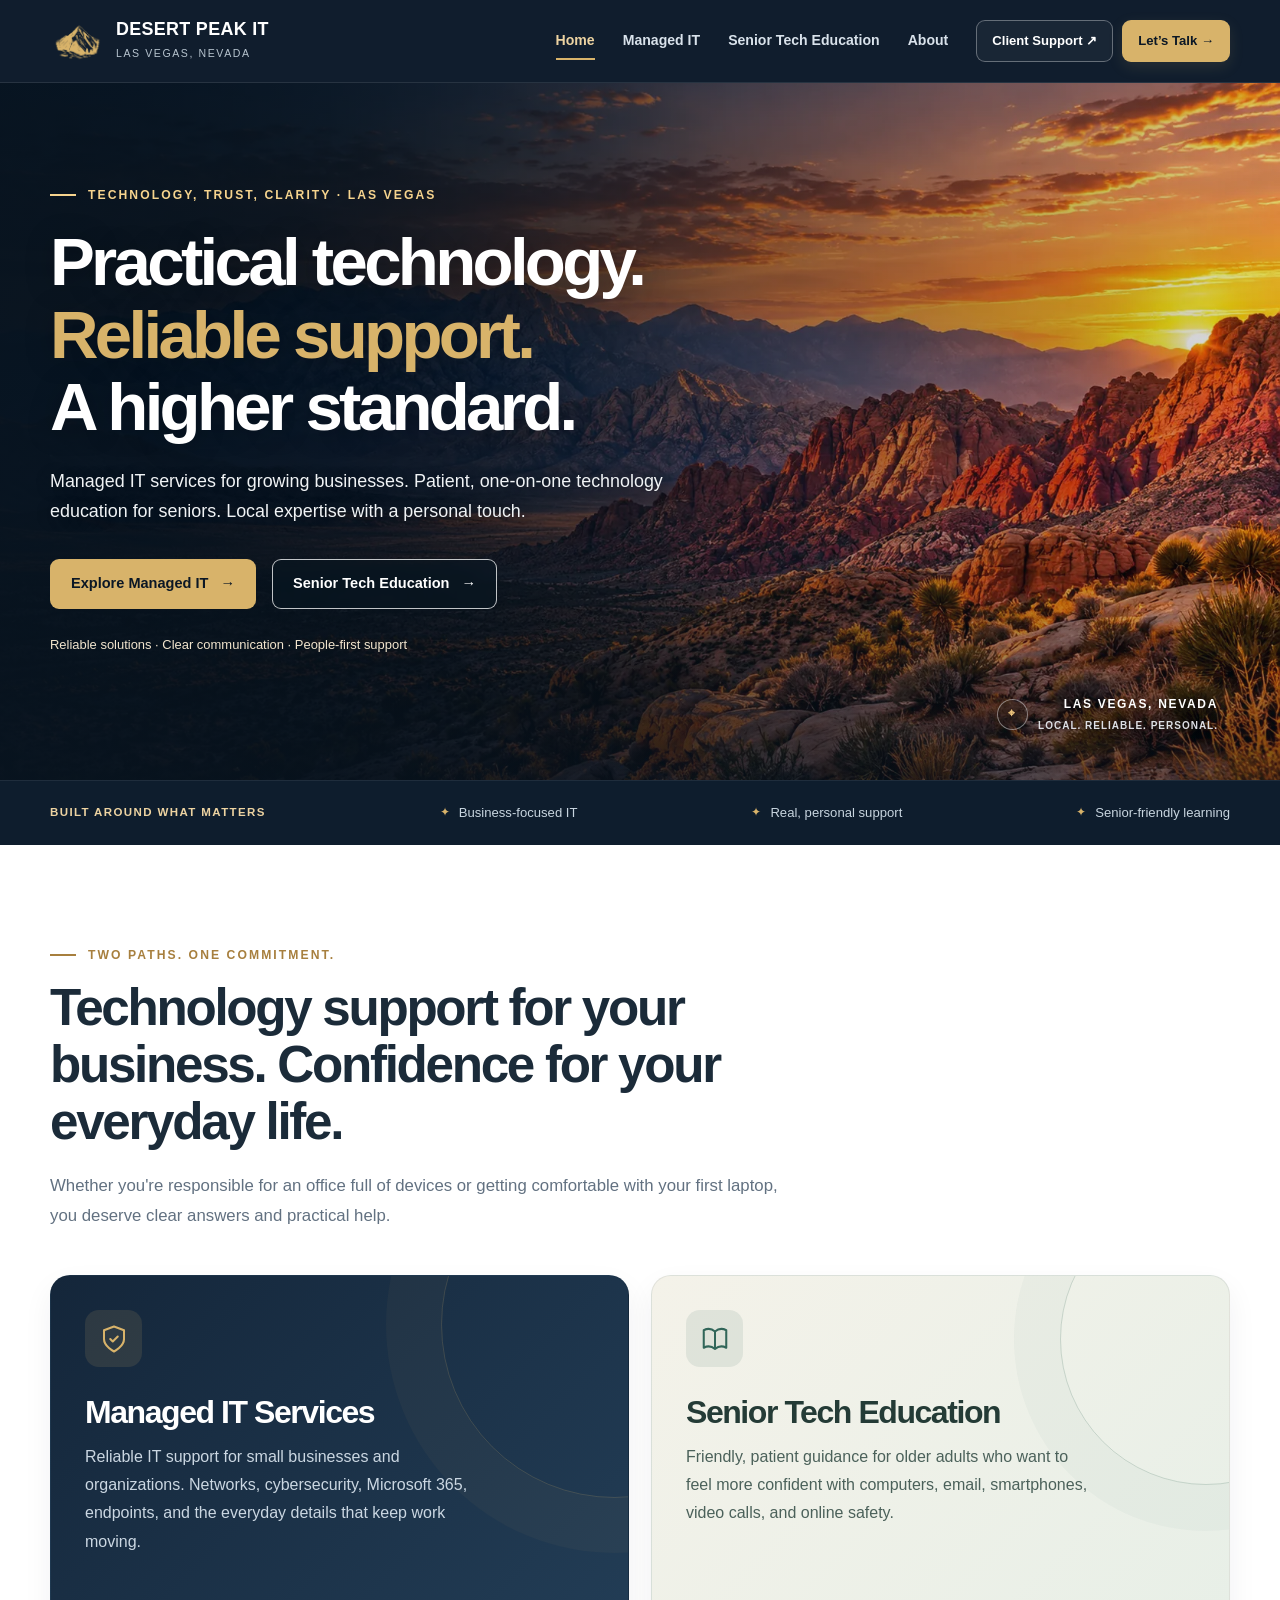
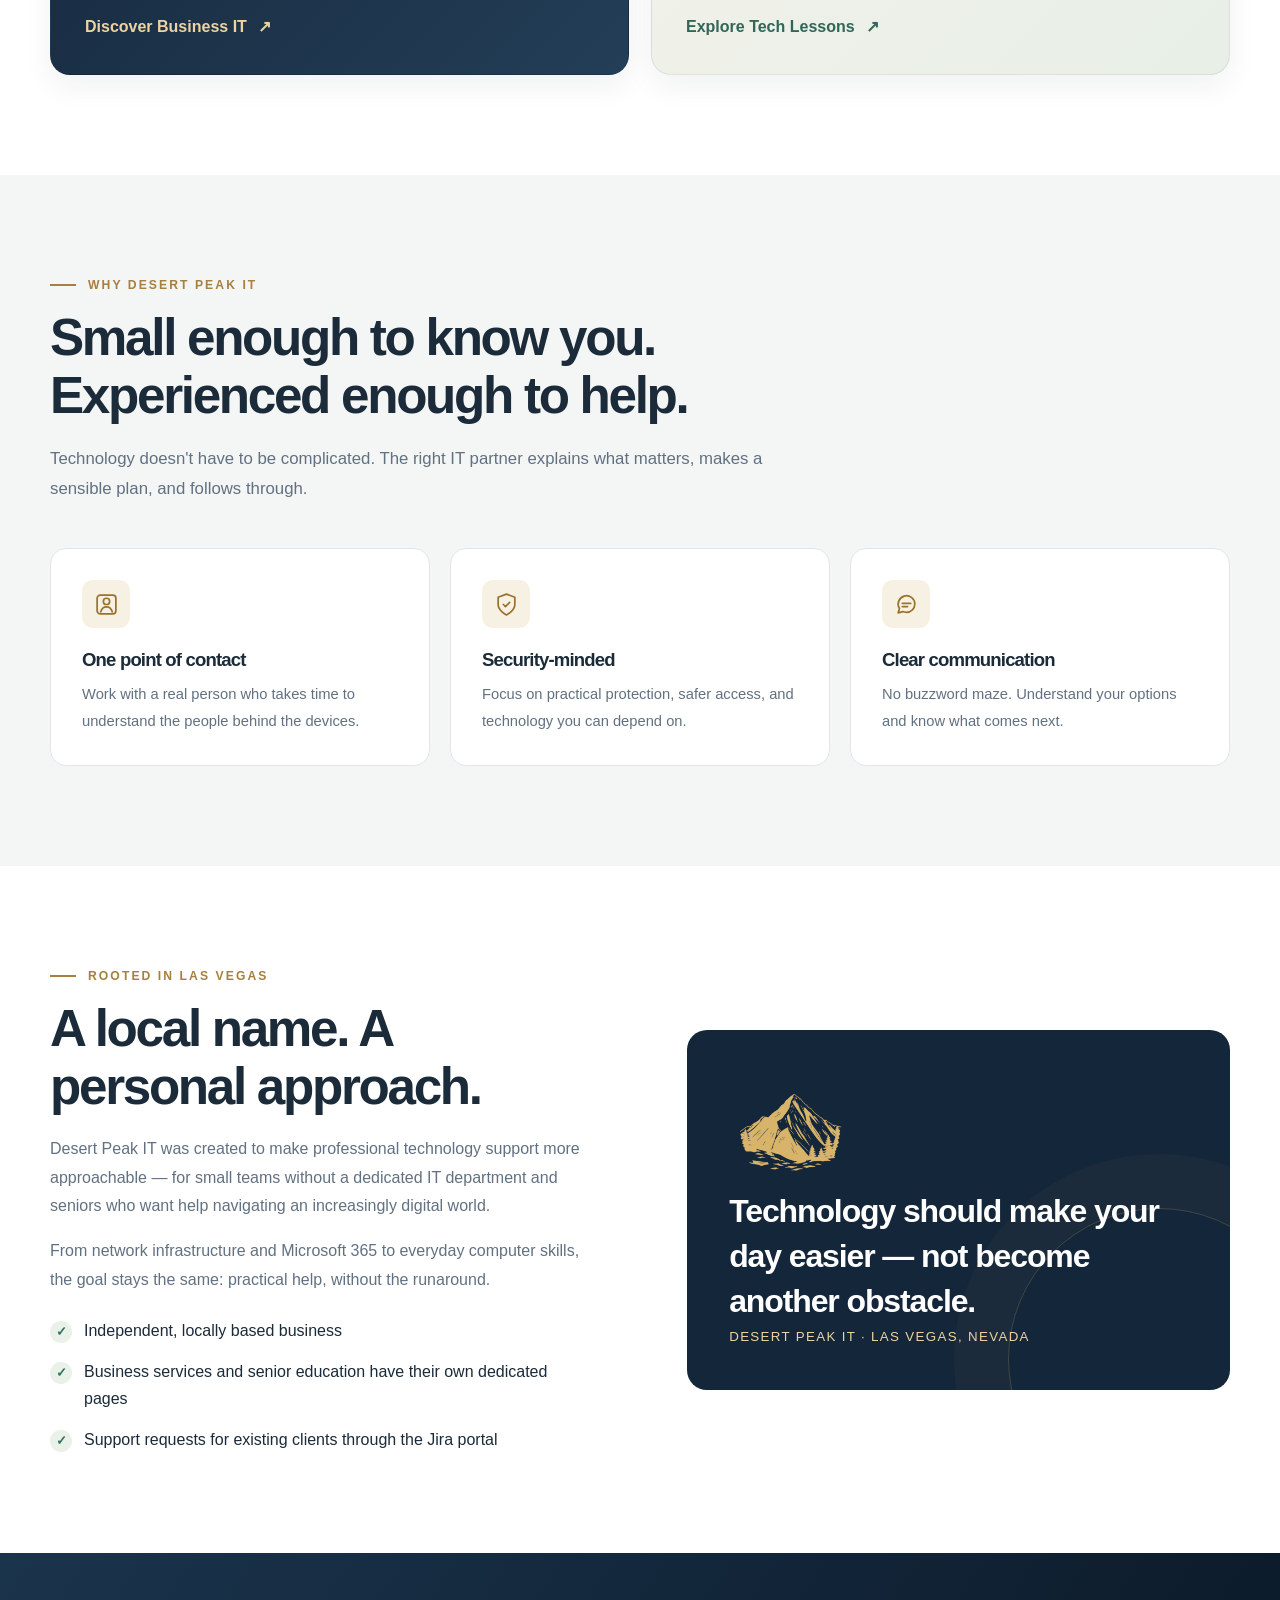
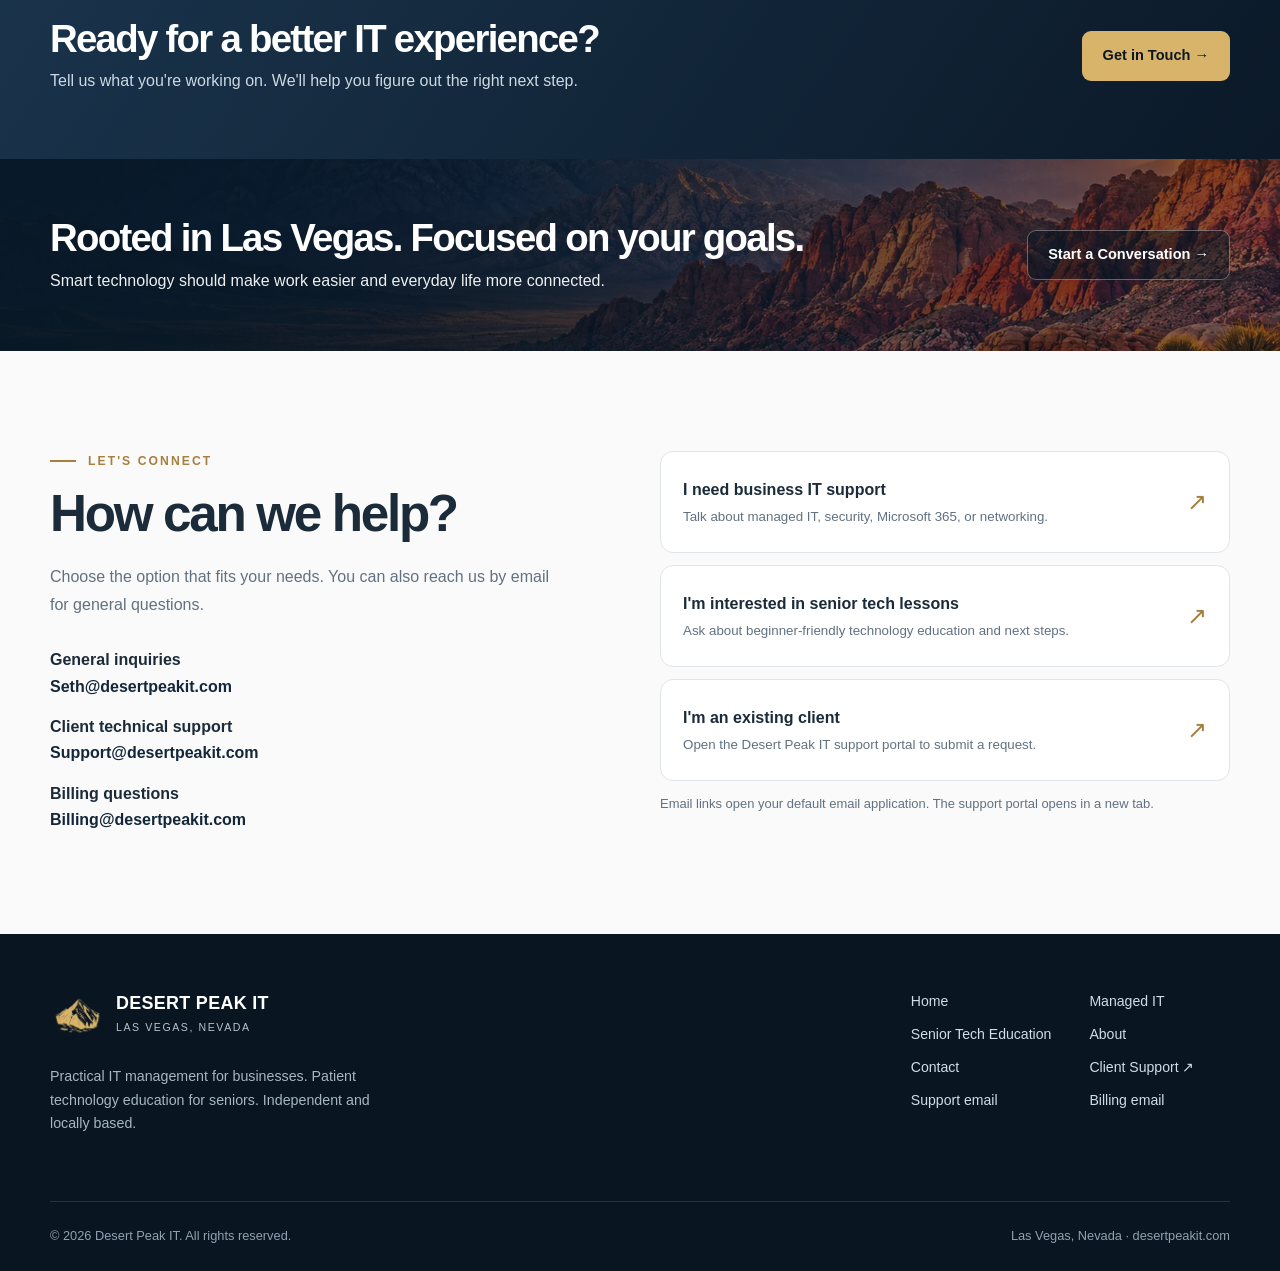
==== commit e3842b69: "Add files via upload" ====
--- a/index.html
+++ b/index.html
@@ -1,10 +1,65 @@
 <!doctype html><html lang="en"><head><meta charset="utf-8"><meta name="viewport" content="width=device-width, initial-scale=1">
  <title>Desert Peak IT | Managed IT &amp; Senior Tech Education</title><meta name="description" content="Locally based Las Vegas IT services. Managed IT, networks, Microsoft 365, cybersecurity, and patient technology education for seniors."><meta name="theme-color" content="#14263a">
- <link rel="canonical" href="https://desertpeakit.com/"><meta property="og:type" content="website"><meta property="og:site_name" content="Desert Peak IT"><meta property="og:title" content="Desert Peak IT | Managed IT &amp; Senior Tech Education"><meta property="og:description" content="Locally based Las Vegas IT services. Managed IT, networks, Microsoft 365, cybersecurity, and patient technology education for seniors."><meta property="og:url" content="https://desertpeakit.com/"><meta property="og:image" content="https://desertpeakit.com/assets/desert-peak-original-logo.png">
- <link rel="icon" type="image/png" href="assets/logo-mark-gold.png"><link rel="stylesheet" href="styles.css"></head><body class="page-home">
+ <link rel="canonical" href="https://desertpeakit.com/"><meta property="og:type" content="website"><meta property="og:site_name" content="Desert Peak IT"><meta property="og:title" content="Desert Peak IT | Managed IT &amp; Senior Tech Education"><meta property="og:description" content="Locally based Las Vegas IT services. Managed IT, networks, Microsoft 365, cybersecurity, and patient technology education for seniors."><meta property="og:url" content="https://desertpeakit.com/">
+ <link rel="icon" type="image/png" href="[data-uri]"><style>
+/* Desert Peak IT | static site, no framework or external dependencies */
+:root{--navy:#14263a;--navy-dark:#0b1725;--navy-mid:#1b334b;--gold:#d8b36a;--gold-light:#edd3a1;--cream:#f8f5ed;--paper:#f3f5f6;--ink:#1b2b39;--muted:#627181;--line:rgba(20,38,58,.13);--radius:20px;--max:1180px}
+*{box-sizing:border-box}html{scroll-behavior:smooth;scroll-padding-top:95px}body{margin:0;font-family:Inter,ui-sans-serif,-apple-system,BlinkMacSystemFont,"Segoe UI",Arial,sans-serif;color:var(--ink);background:#fff;line-height:1.65;-webkit-font-smoothing:antialiased}a{color:inherit;text-decoration:none}img{max-width:100%;display:block}button{font:inherit}a:focus-visible,button:focus-visible{outline:3px solid var(--gold);outline-offset:4px}.container{width:min(var(--max),calc(100% - 48px));margin-inline:auto}.skip-link{position:absolute;top:-100px;left:12px;z-index:999;padding:10px 16px;background:#fff;color:var(--ink)}.skip-link:focus{top:12px}.eyebrow{color:#a77f3e;font-size:.76rem;font-weight:800;letter-spacing:.17em;text-transform:uppercase;display:flex;align-items:center;gap:12px}.eyebrow:before{content:"";width:26px;height:2px;background:currentColor;flex:none}.eyebrow.light{color:var(--gold-light)}h1,h2,h3,p{margin-top:0}h1,h2,h3{letter-spacing:-.045em;line-height:1.12}h1{font-size:clamp(3.1rem,6.1vw,5.55rem);font-weight:810;margin:23px 0 25px}h2{font-size:clamp(2.15rem,4vw,3.55rem);margin:14px 0 20px}h3{font-size:1.25rem;margin:0 0 10px}.lead{font-size:clamp(1.04rem,1.55vw,1.19rem);line-height:1.8}.body-copy{color:var(--muted);line-height:1.8}.accent{color:var(--gold)}.button{display:inline-flex;align-items:center;justify-content:center;gap:12px;min-height:50px;padding:13px 20px;border-radius:9px;border:1px solid transparent;font-size:.91rem;font-weight:750;line-height:1.35;transition:transform .2s,background .2s,border-color .2s,box-shadow .2s;cursor:pointer}.button:hover{transform:translateY(-2px)}.button-primary{background:var(--gold);color:var(--navy-dark)}.button-primary:hover{background:var(--gold-light);box-shadow:0 9px 24px rgba(216,179,106,.17)}.button-outline{border-color:rgba(255,255,255,.33);color:#fff;background:rgba(255,255,255,.04)}.button-outline:hover{background:rgba(255,255,255,.11)}.button-ink{background:var(--navy);color:#fff}.button-ink:hover{background:var(--navy-mid)}.button-soft{background:#fff;color:var(--ink);border-color:#d9e1e8}.button-soft:hover{border-color:var(--gold)}.button-sm{padding:10px 15px;min-height:42px;font-size:.82rem}.site-header{position:sticky;top:0;z-index:100;background:rgba(13,26,42,.97);border-bottom:1px solid rgba(255,255,255,.095);backdrop-filter:blur(15px)}.nav{min-height:82px;display:flex;align-items:center;justify-content:space-between;gap:22px}.brand{display:inline-flex;gap:11px;align-items:center;flex:none}.brand-icon{width:47px;height:47px;display:grid;place-items:center;background:rgba(216,179,106,.10);border:1px solid rgba(216,179,106,.24);border-radius:9px}.brand-icon img{width:39px;height:36px;object-fit:contain}.brand-name{display:block;font-size:1.04rem;font-weight:850;color:white;line-height:1.18;letter-spacing:.025em}.brand-loc{display:block;font-size:.66rem;color:#b7c4cf;letter-spacing:.12em;text-transform:uppercase;margin-top:5px}.nav-links{display:flex;align-items:center;gap:28px;color:#d9e2eb;font-size:.88rem;font-weight:550}.nav-links>a:not(.button){padding:10px 0;position:relative}.nav-links>a:not(.button):hover,.nav-links>a[aria-current="page"]{color:var(--gold-light)}.nav-links>a[aria-current="page"]:after{content:"";position:absolute;bottom:3px;left:0;right:0;height:2px;background:var(--gold)}.nav-actions{display:flex;gap:9px;align-items:center}.menu-toggle{display:none;border:1px solid rgba(255,255,255,.3);border-radius:9px;color:#fff;background:transparent;padding:11px 14px;cursor:pointer}.hero{background:radial-gradient(ellipse at 74% 22%,rgba(216,179,106,.13),transparent 39%),linear-gradient(135deg,#14263a 0%,#0b1725 84%);color:white;position:relative;overflow:hidden}.hero:after{content:"";position:absolute;inset:auto -200px -330px auto;width:650px;height:650px;border:1px solid rgba(216,179,106,.13);border-radius:50%;box-shadow:0 0 0 66px rgba(216,179,106,.025),0 0 0 135px rgba(216,179,106,.018);pointer-events:none}.hero-content{position:relative;z-index:1;display:grid;grid-template-columns:1.06fr .94fr;align-items:center;gap:6%;padding:102px 0 108px}.hero-copy{max-width:610px}.hero-copy .lead{color:#c8d6e3;max-width:555px}.hero .eyebrow{color:var(--gold-light)}.actions{display:flex;gap:12px;flex-wrap:wrap;margin-top:32px}.small-note{font-size:.83rem;color:#adbfd0;margin-top:25px}.hero-art{min-height:455px;display:flex;align-items:center;justify-content:center;position:relative}.orbit{position:absolute;border:1px solid rgba(216,179,106,.20);border-radius:50%;aspect-ratio:1}.orbit.o1{width:88%;max-width:440px}.orbit.o2{width:67%;max-width:335px}.orbit.o3{width:46%;max-width:245px}.orbit-dot{width:9px;height:9px;border-radius:50%;background:var(--gold);position:absolute;z-index:1;box-shadow:0 0 24px rgba(216,179,106,.65)}.orbit-dot.d1{top:12%;right:24%}.orbit-dot.d2{bottom:19%;left:11%}.brand-hero{position:relative;z-index:2;display:grid;place-items:center;width:52%;aspect-ratio:1;border:1px solid rgba(216,179,106,.32);border-radius:24px;background:linear-gradient(150deg,rgba(255,255,255,.11),rgba(255,255,255,.017));box-shadow:0 28px 90px rgba(0,0,0,.32);backdrop-filter:blur(6px);transform:rotate(-4deg)}.brand-hero img{width:78%;filter:drop-shadow(0 14px 24px rgba(0,0,0,.14));transform:rotate(4deg)}.floating-chip{position:absolute;z-index:4;display:flex;align-items:center;gap:10px;background:#1c3349;border:1px solid rgba(255,255,255,.13);box-shadow:0 12px 30px rgba(0,0,0,.24);padding:11px 16px;border-radius:11px;color:#ecf3f7;font-size:.78rem;font-weight:650}.floating-chip svg{width:19px;height:19px;color:var(--gold)}.floating-chip.one{top:16%;left:-2%}.floating-chip.two{right:-3%;bottom:19%}.trust-strip{background:#0e1d2d;border-top:1px solid rgba(255,255,255,.07);color:#c8d5df;padding:21px 0}.trust-strip .container{display:flex;align-items:center;justify-content:space-between;gap:20px;flex-wrap:wrap;font-size:.82rem}.trust-strip strong{color:var(--gold-light);font-size:.72rem;text-transform:uppercase;letter-spacing:.12em}.trust-strip span{display:flex;gap:9px;align-items:center}.trust-strip span:before{content:"✦";color:var(--gold);font-size:.72rem}.section{padding:100px 0}.section-tight{padding:75px 0}.section-muted{background:#f4f5f5}.section-dark{background:var(--navy);color:#fff}.section-cream{background:var(--cream)}.section-head{max-width:740px;margin-bottom:44px}.section-head p{color:var(--muted);font-size:1.05rem;line-height:1.8}.section-dark .section-head p{color:#c2d0de}.two-paths{display:grid;grid-template-columns:1fr 1fr;gap:22px}.path-card{min-height:400px;border-radius:20px;display:flex;flex-direction:column;justify-content:space-between;padding:34px;position:relative;overflow:hidden;transition:transform .25s,box-shadow .25s}.path-card:hover{transform:translateY(-5px);box-shadow:0 18px 38px rgba(14,30,46,.12)}.path-card.business{background:#162b41;color:white}.path-card.business:after{content:"";position:absolute;width:345px;height:345px;border:1px solid rgba(216,179,106,.19);border-radius:50%;right:-160px;top:-125px;box-shadow:0 0 0 55px rgba(216,179,106,.04)}.path-card.education{background:#e9eee7;color:#243b36}.path-card.education:after{content:"";position:absolute;width:290px;height:290px;border:1px solid rgba(66,111,97,.23);border-radius:50%;right:-123px;top:-83px;box-shadow:0 0 0 46px rgba(66,111,97,.04)}.path-card>*{position:relative;z-index:1}.path-card .path-icon{height:57px;width:57px;display:grid;place-items:center;border-radius:14px}.path-icon svg{height:30px;width:30px}.path-card.business .path-icon{color:var(--gold);background:rgba(216,179,106,.12)}.path-card.education .path-icon{color:#316659;background:rgba(49,102,89,.1)}.path-card h3{font-size:2rem;margin:28px 0 12px}.path-card p{max-width:410px;line-height:1.76}.path-card.business p{color:#cbd7e2}.path-card.education p{color:#4b615a}.path-link{display:inline-flex;align-items:center;gap:11px;font-weight:800;margin-top:24px}.path-card.business .path-link{color:var(--gold-light)}.path-card.education .path-link{color:#316659}.feature-grid{display:grid;grid-template-columns:repeat(3,1fr);gap:20px}.feature{padding:31px;border:1px solid #e2e6e9;border-radius:16px;background:#fff}.feature-icon{width:48px;height:48px;background:#f7f1e4;border-radius:11px;color:#9a712f;display:grid;place-items:center;margin-bottom:22px}.feature-icon svg{width:25px;height:25px}.feature h3{font-size:1.16rem}.feature p{color:var(--muted);font-size:.92rem;line-height:1.8;margin-bottom:0}.split{display:grid;grid-template-columns:1fr 1fr;gap:8%;align-items:center}.statement-card{background:#14263a;color:white;padding:42px;border-radius:20px;min-height:360px;display:flex;flex-direction:column;justify-content:space-between;position:relative;overflow:hidden}.statement-card:after{content:"";position:absolute;width:300px;height:300px;right:-80px;bottom:-120px;border:1px solid rgba(216,179,106,.23);border-radius:50%;box-shadow:0 0 0 54px rgba(216,179,106,.035)}.statement-card>img{width:125px;max-height:115px;object-fit:contain}.statement-card blockquote{margin:0;font-size:clamp(1.4rem,2.5vw,2rem);font-weight:720;letter-spacing:-.035em;line-height:1.4;position:relative;z-index:1}.statement-card small{color:var(--gold-light);letter-spacing:.1em;text-transform:uppercase}.check-list{list-style:none;margin:23px 0 0;padding:0;display:grid;gap:15px}.check-list li{display:flex;gap:12px;align-items:flex-start}.check-list li:before{content:"✓";display:grid;place-items:center;flex:none;width:22px;height:22px;border-radius:50%;background:#e9f1e9;color:#2d725f;font-size:.82rem;font-weight:900;margin-top:3px}.cta-band{background:linear-gradient(125deg,#1a344c,#0b1928);color:#fff;padding:64px 0}.cta-band .container{display:flex;justify-content:space-between;align-items:center;gap:30px}.cta-band h2{margin:0 0 8px;font-size:clamp(1.8rem,3vw,2.65rem)}.cta-band p{color:#cbd9e3;max-width:690px;margin:0}.contact-section{background:#fafafa}.contact-grid{display:grid;grid-template-columns:.95fr 1.05fr;gap:8%}.contact-address{display:flex;flex-direction:column;gap:14px;margin-top:27px}.contact-address a{font-weight:750;color:var(--navy)}.contact-address a:hover{text-decoration:underline}.contact-option-list{display:grid;gap:12px}.contact-option{display:flex;justify-content:space-between;align-items:center;gap:22px;padding:22px;background:#fff;border:1px solid #dfe5e9;border-radius:13px;transition:border .2s,transform .2s,box-shadow .2s}.contact-option:hover{border-color:var(--gold);box-shadow:0 10px 24px rgba(10,32,50,.055);transform:translateY(-2px)}.contact-option strong{display:block;font-size:1rem}.contact-option small{display:block;color:var(--muted);margin-top:3px;line-height:1.55}.contact-option>span:last-child{color:#a77f3e;font-size:1.5rem}.fine-print{font-size:.81rem;color:var(--muted)}.site-footer{background:#091622;color:#d1dce6;padding:56px 0 25px}.footer-top{display:flex;justify-content:space-between;gap:40px}.footer-blurb{font-size:.89rem;max-width:330px;color:#a6b6c3;margin:19px 0}.footer-links{display:grid;grid-template-columns:1fr 1fr;gap:10px 38px;align-content:start;font-size:.88rem}.footer-links a:hover{color:var(--gold)}.footer-bottom{display:flex;justify-content:space-between;border-top:1px solid rgba(255,255,255,.11);padding-top:23px;margin-top:46px;color:#90a1b0;font-size:.8rem;gap:20px}.page-hero{color:#fff;background:radial-gradient(ellipse at 88% 30%,rgba(216,179,106,.13),transparent 36%),linear-gradient(135deg,#172b41,#0b1725);padding:90px 0 97px;position:relative;overflow:hidden}.page-hero-grid{display:grid;grid-template-columns:1.2fr .8fr;align-items:center;gap:10%}.page-hero h1{font-size:clamp(3rem,5.4vw,5rem)}.page-hero .lead{color:#cbdae6}.page-hero .eyebrow{color:var(--gold-light)}.hero-device{border:1px solid rgba(216,179,106,.25);border-radius:20px;padding:24px;background:rgba(255,255,255,.04);box-shadow:0 25px 50px rgba(0,0,0,.15);transform:rotate(3deg)}.device-top{display:flex;align-items:center;gap:6px;padding-bottom:19px;border-bottom:1px solid rgba(255,255,255,.14)}.device-top i{width:8px;height:8px;background:rgba(216,179,106,.5);border-radius:50%}.device-top span{margin-left:auto;font-size:.67rem;color:#9fb4c7;text-transform:uppercase;letter-spacing:.1em}.device-body{display:grid;gap:17px;padding-top:24px}.device-row{display:flex;gap:13px;align-items:center;font-size:.86rem;color:#d3e0eb}.device-icon{height:39px;width:39px;border-radius:9px;background:rgba(216,179,106,.13);display:grid;place-items:center;color:var(--gold);font-size:1.1rem}.device-body .progress-line{height:6px;background:rgba(255,255,255,.10);border-radius:10px;overflow:hidden}.device-body .progress-line:after{content:"";width:73%;height:100%;background:var(--gold);display:block;border-radius:10px}.number-grid{display:grid;grid-template-columns:repeat(3,1fr);gap:24px}.number-card{padding:28px 25px;background:#f6f7f7;border-radius:15px;border:1px solid #e6e9eb}.number-card small{color:#a47b3a;letter-spacing:.11em;font-weight:800}.number-card h3{margin:18px 0 8px}.number-card p{color:var(--muted);font-size:.92rem;margin:0}.faq{max-width:900px}.faq details{border-bottom:1px solid #e1e6e8;padding:22px 0}.faq summary{font-weight:750;cursor:pointer;list-style:none;display:flex;justify-content:space-between;gap:20px}.faq summary:after{content:'+';color:#a77f3e;font-size:1.2rem}.faq details[open] summary:after{content:'−'}.faq details p{color:var(--muted);margin:12px 0 0;max-width:760px}.page-senior{background:#fff}.page-senior .page-hero{background:radial-gradient(circle at 93% 18%,rgba(66,111,97,.13),transparent 38%),linear-gradient(125deg,#f9f6ee,#e9ede5);color:#243a35}.page-senior .page-hero h1{color:#213c34}.page-senior .page-hero .eyebrow{color:#407263}.page-senior .page-hero .lead{color:#53675e}.page-senior .page-hero .button-primary{background:#335f53;color:white}.page-senior .page-hero .button-primary:hover{background:#264a41}.page-senior .page-hero .button-outline{border-color:#b6c6bc;color:#28483e;background:transparent}.page-senior .page-hero .button-outline:hover{background:rgba(48,94,80,.08)}.learning-art{background:#fff;border:1px solid #dee6de;box-shadow:0 30px 60px rgba(43,84,66,.12);border-radius:22px;padding:28px;position:relative;transform:rotate(2deg)}.learning-art .topline{display:flex;justify-content:space-between;color:#42685b;font-size:.72rem;font-weight:800;letter-spacing:.11em;text-transform:uppercase;align-items:center}.learning-art .topline img{width:43px;max-height:36px;object-fit:contain}.learning-art .lesson-title{font-size:1.65rem;line-height:1.28;font-weight:800;margin:29px 0 12px;letter-spacing:-.04em}.learning-art p{font-size:.94rem;color:#60726c}.lesson-row{display:flex;gap:12px;align-items:center;padding:13px;margin-top:10px;border:1px solid #e5eee7;border-radius:10px;font-size:.88rem}.lesson-row span:first-child{width:29px;height:29px;display:grid;place-items:center;border-radius:50%;background:#e9f2ec;color:#38685a;font-weight:800}.senior-icon{background:#e6efe7;color:#316659}.senior-grid .feature-icon{background:#e6efe7;color:#316659}.page-senior .statement-card{background:#315c50}.page-senior .cta-band{background:linear-gradient(130deg,#2e6051,#203d35)}.page-senior .cta-band .button-primary{background:#f2e3ba}.intro-illustration{display:flex;align-items:center;gap:18px;flex-wrap:wrap}.intro-illustration img{max-height:100px;max-width:115px}.mini-divider{display:block;width:43px;height:3px;background:var(--gold);margin:23px 0}.section-pair{display:flex;gap:20px;align-items:center;flex-wrap:wrap}.service-note{padding:16px 20px;background:#f4f7f4;border-left:3px solid #7ea28e;color:#46665a;border-radius:0 10px 10px 0;font-size:.87rem}.legal-note{font-size:.83rem;color:#6d7b85}.tag{display:inline-flex;align-items:center;font-size:.72rem;font-weight:800;text-transform:uppercase;letter-spacing:.08em;color:#a5824c;border:1px solid rgba(216,179,106,.4);padding:6px 10px;border-radius:100px}
+@media(max-width:1100px){.nav-links{gap:17px}.nav-actions .button-sm{padding:10px 12px}.hero-content{gap:3%}}
+@media(max-width:920px){.nav{min-height:73px}.menu-toggle{display:inline-flex;align-items:center;gap:8px}.nav-links{display:none;position:absolute;left:0;right:0;top:100%;padding:20px 24px 27px;flex-direction:column;align-items:stretch;gap:6px;background:#101f2f;border-bottom:1px solid rgba(255,255,255,.18);box-shadow:0 18px 26px rgba(0,0,0,.22)}.nav-links.open{display:flex}.nav-links a:not(.button){padding:12px 0}.nav-actions{flex-direction:column;align-items:stretch;padding-top:12px}.nav-actions .button{width:100%}.hero-content,.page-hero-grid{grid-template-columns:1fr;padding-top:70px;padding-bottom:75px}.hero-art{min-height:340px;max-width:570px;width:100%;justify-self:center}.hero-copy{max-width:690px}.page-hero{padding:0}.hero-device,.learning-art{max-width:520px;width:100%;margin:0 auto}.split,.contact-grid{grid-template-columns:1fr;gap:38px}.footer-top{flex-wrap:wrap}}
+@media(max-width:670px){.container{width:calc(100% - 36px)}.brand-name{font-size:.91rem}.brand-loc{font-size:.6rem}.brand-icon{width:39px;height:39px}.brand-icon img{width:34px;height:33px}.menu-toggle{padding:9px 11px;font-size:.88rem}.hero-content{padding:60px 0 56px}.hero-art{min-height:310px}.brand-hero{width:57%}.floating-chip.one{top:10%;left:0}.floating-chip.two{bottom:8%;right:0}h1{font-size:clamp(2.75rem,11vw,3.75rem)}.lead{font-size:1rem}.actions{flex-direction:column;align-items:stretch}.actions .button{text-align:center}.trust-strip .container{justify-content:flex-start;gap:12px 24px}.section{padding:68px 0}.section-tight{padding:55px 0}.section-head{margin-bottom:26px}.two-paths,.feature-grid,.number-grid{grid-template-columns:1fr}.path-card{min-height:315px;padding:27px}.feature{padding:25px}.cta-band{padding:49px 0}.cta-band .container{flex-direction:column;align-items:flex-start}.statement-card{padding:30px;min-height:310px}.site-footer{padding-top:45px}.footer-links{gap:12px 26px}.footer-bottom{flex-direction:column;gap:8px}.learning-art{transform:none}.hero-device{transform:none}.page-hero-grid{padding:62px 0}.page-hero h1{font-size:clamp(2.7rem,10.5vw,4rem)}}
+@media(prefers-reduced-motion:reduce){html{scroll-behavior:auto}*,*::before,*::after{transition:none!important;animation:none!important}}
+
+/* === Desert Peak IT Mountain redesign: image-integrated, offline-friendly === */
+.site-header{background:rgba(13,26,42,.985)}
+.brand-icon{width:55px;height:50px;background:transparent;border:0;border-radius:0}
+.brand-icon img{width:54px;height:47px;object-fit:contain}
+.brand-name{font-size:1.12rem;letter-spacing:.018em}
+.brand-loc{letter-spacing:.15em}
+/* Show the landscape, keep type legible */
+.scenic-hero{
+  background-image:linear-gradient(90deg,rgba(8,20,32,.92) 0%,rgba(8,20,32,.72) 30%,rgba(9,22,35,.42) 57%,rgba(7,18,27,.13) 100%),
+    linear-gradient(0deg,rgba(7,18,28,.48) 0%,transparent 25%),url([data-uri]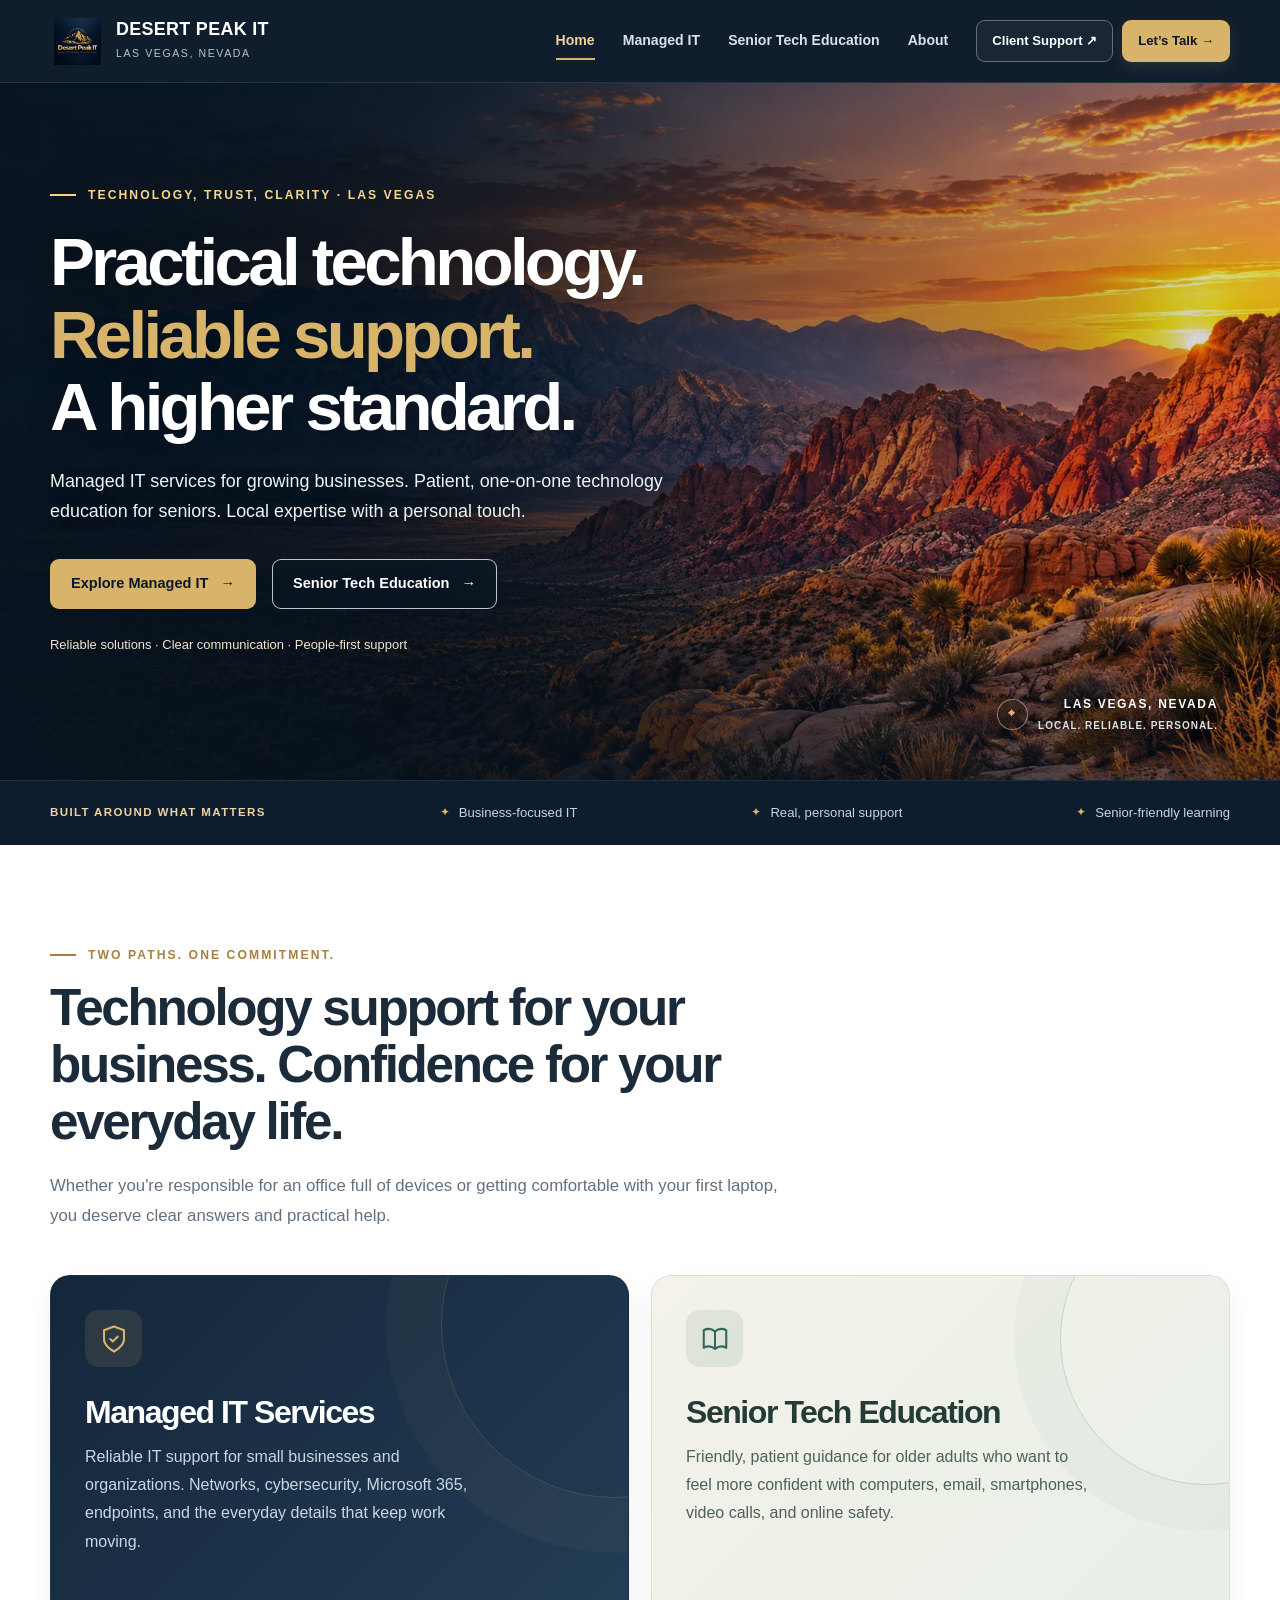
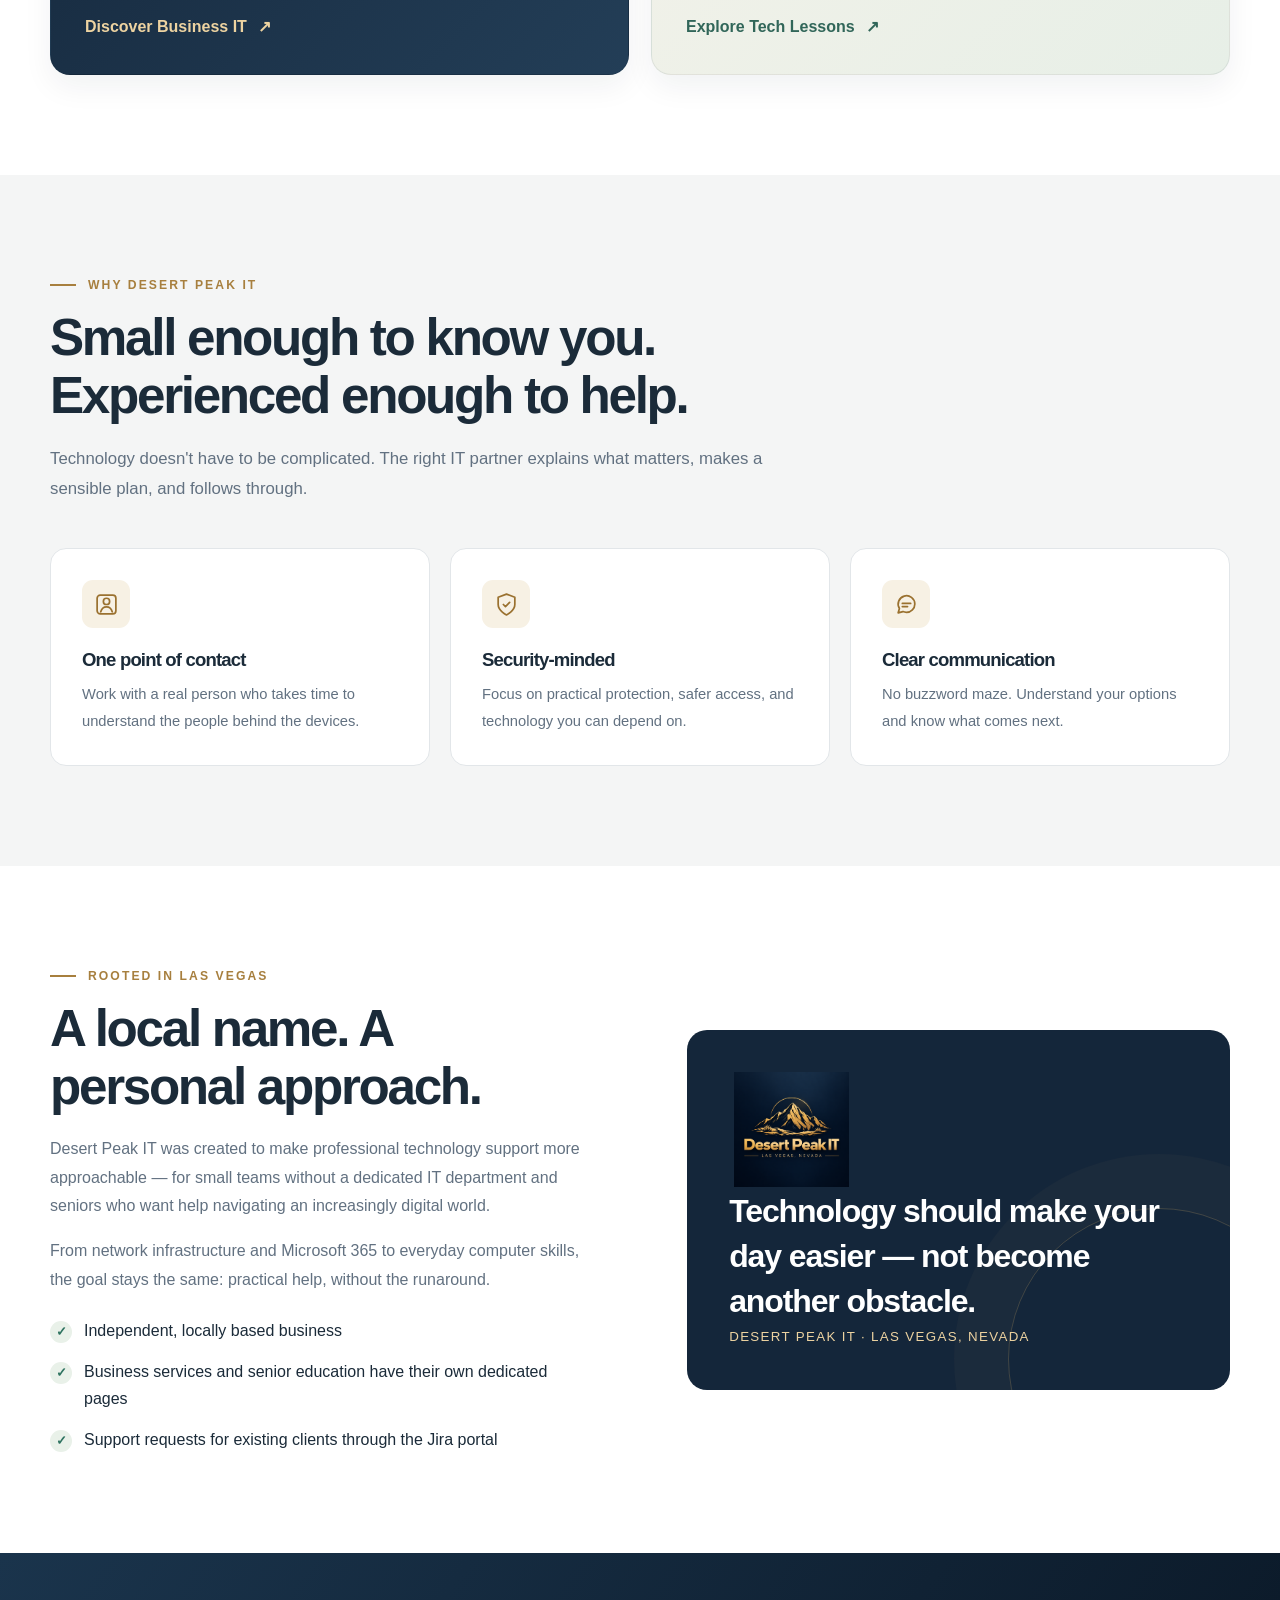
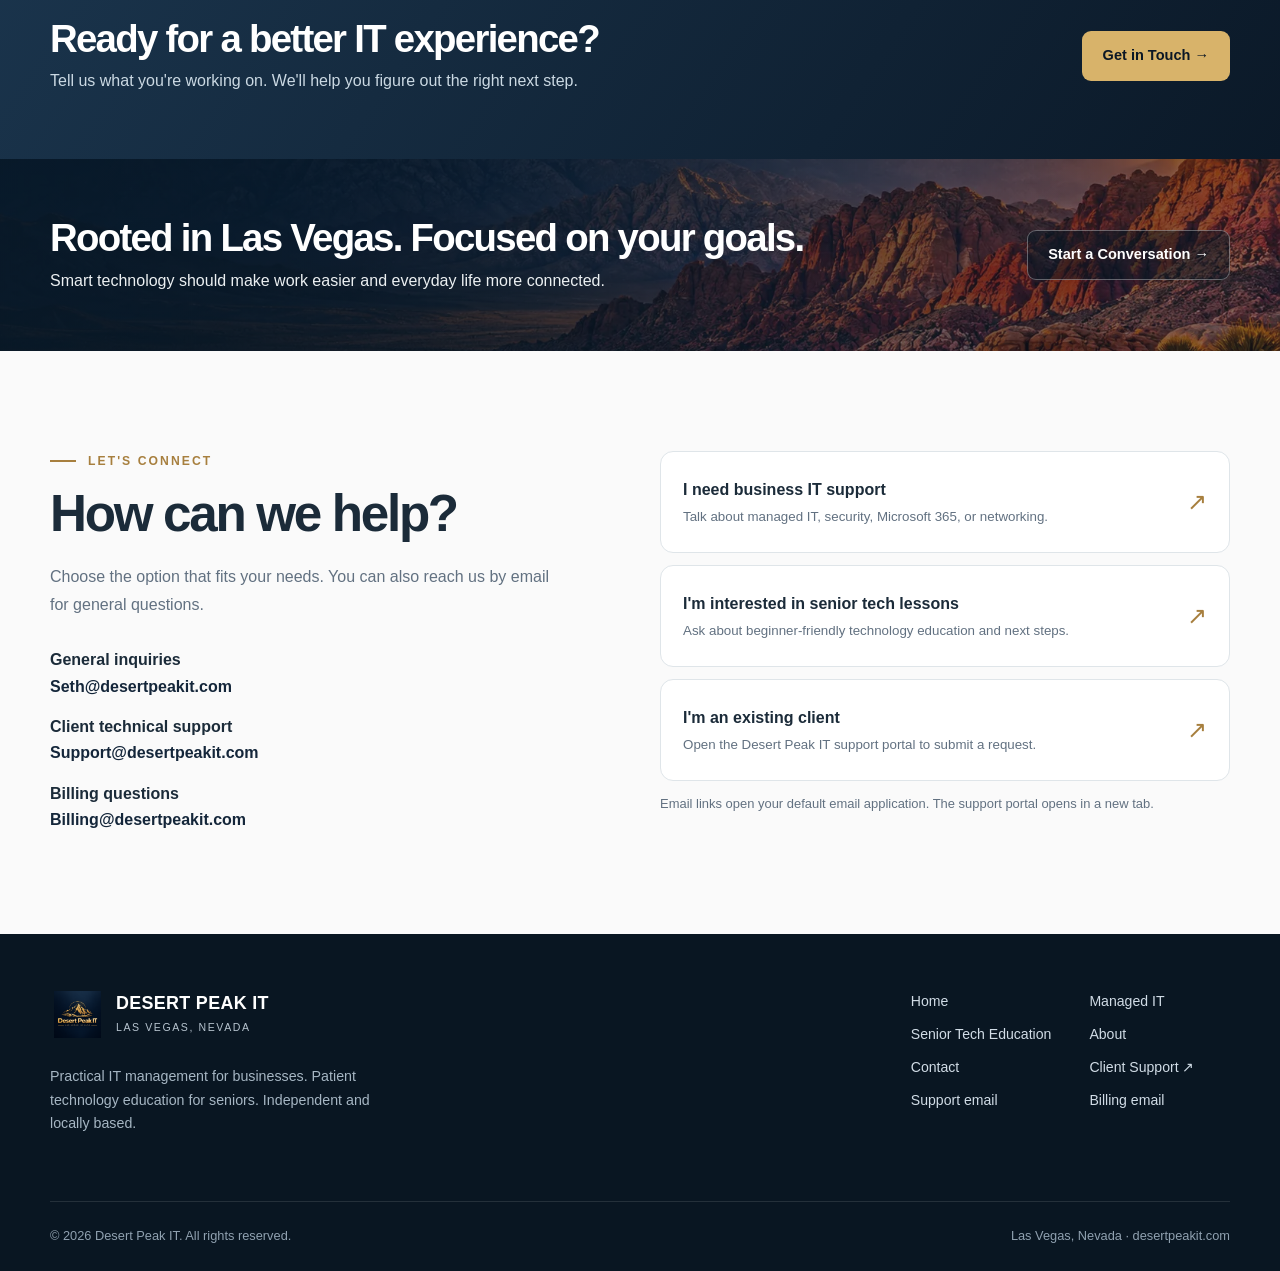
==== commit 6eac9ced: "Add files via upload" ====
--- a/index.html
+++ b/index.html
@@ -59,7 +59,7 @@
 </style></head><body class="page-home">
  <a class="skip-link" href="#main">Skip to content</a>
  <header class="site-header"><div class="container nav">
- <a class="brand" href="./index.html" aria-label="Desert Peak IT, homepage"><span class="brand-icon"><img src="[data-uri]" alt="" width="39" height="36"></span><span><span class="brand-name">DESERT PEAK IT</span><span class="brand-loc">LAS VEGAS, NEVADA</span></span></a>
+ <a class="brand" href="./index.html" aria-label="Desert Peak IT, homepage"><span class="brand-icon"><img src="[data-uri]